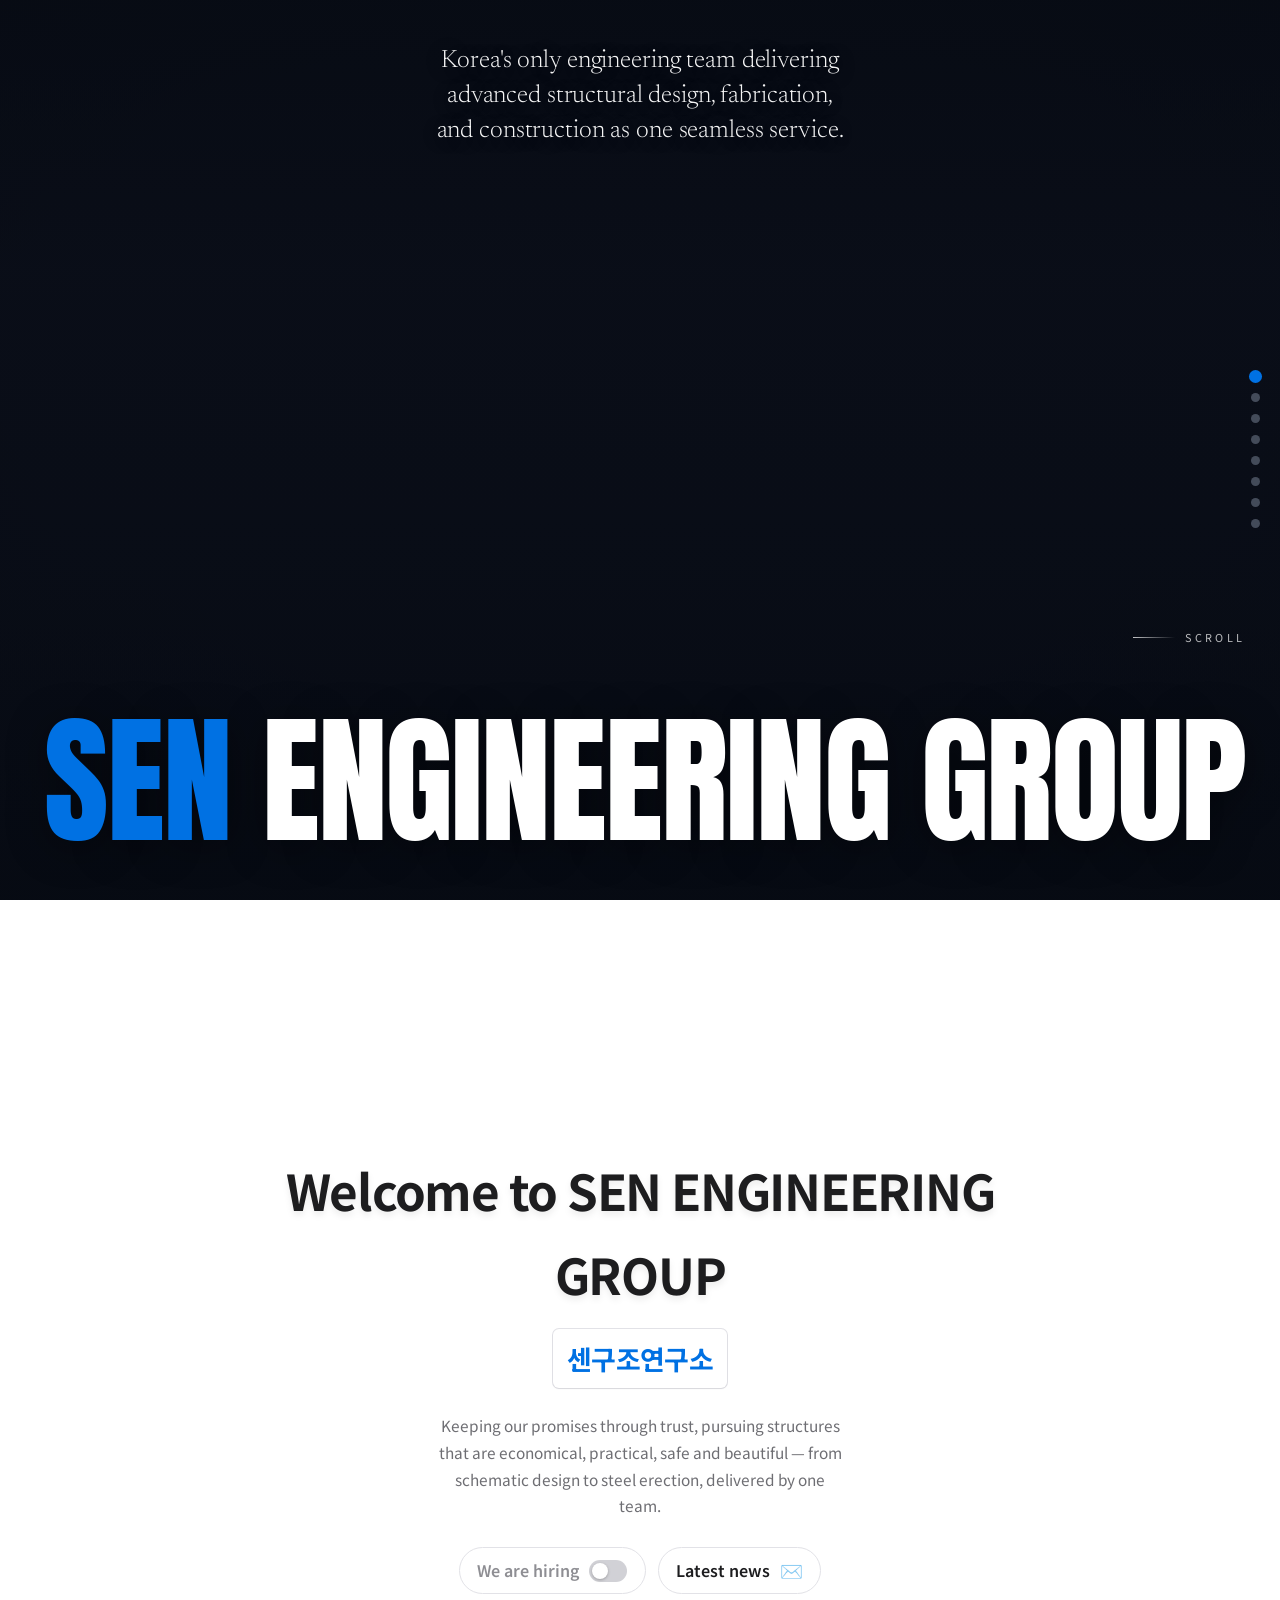
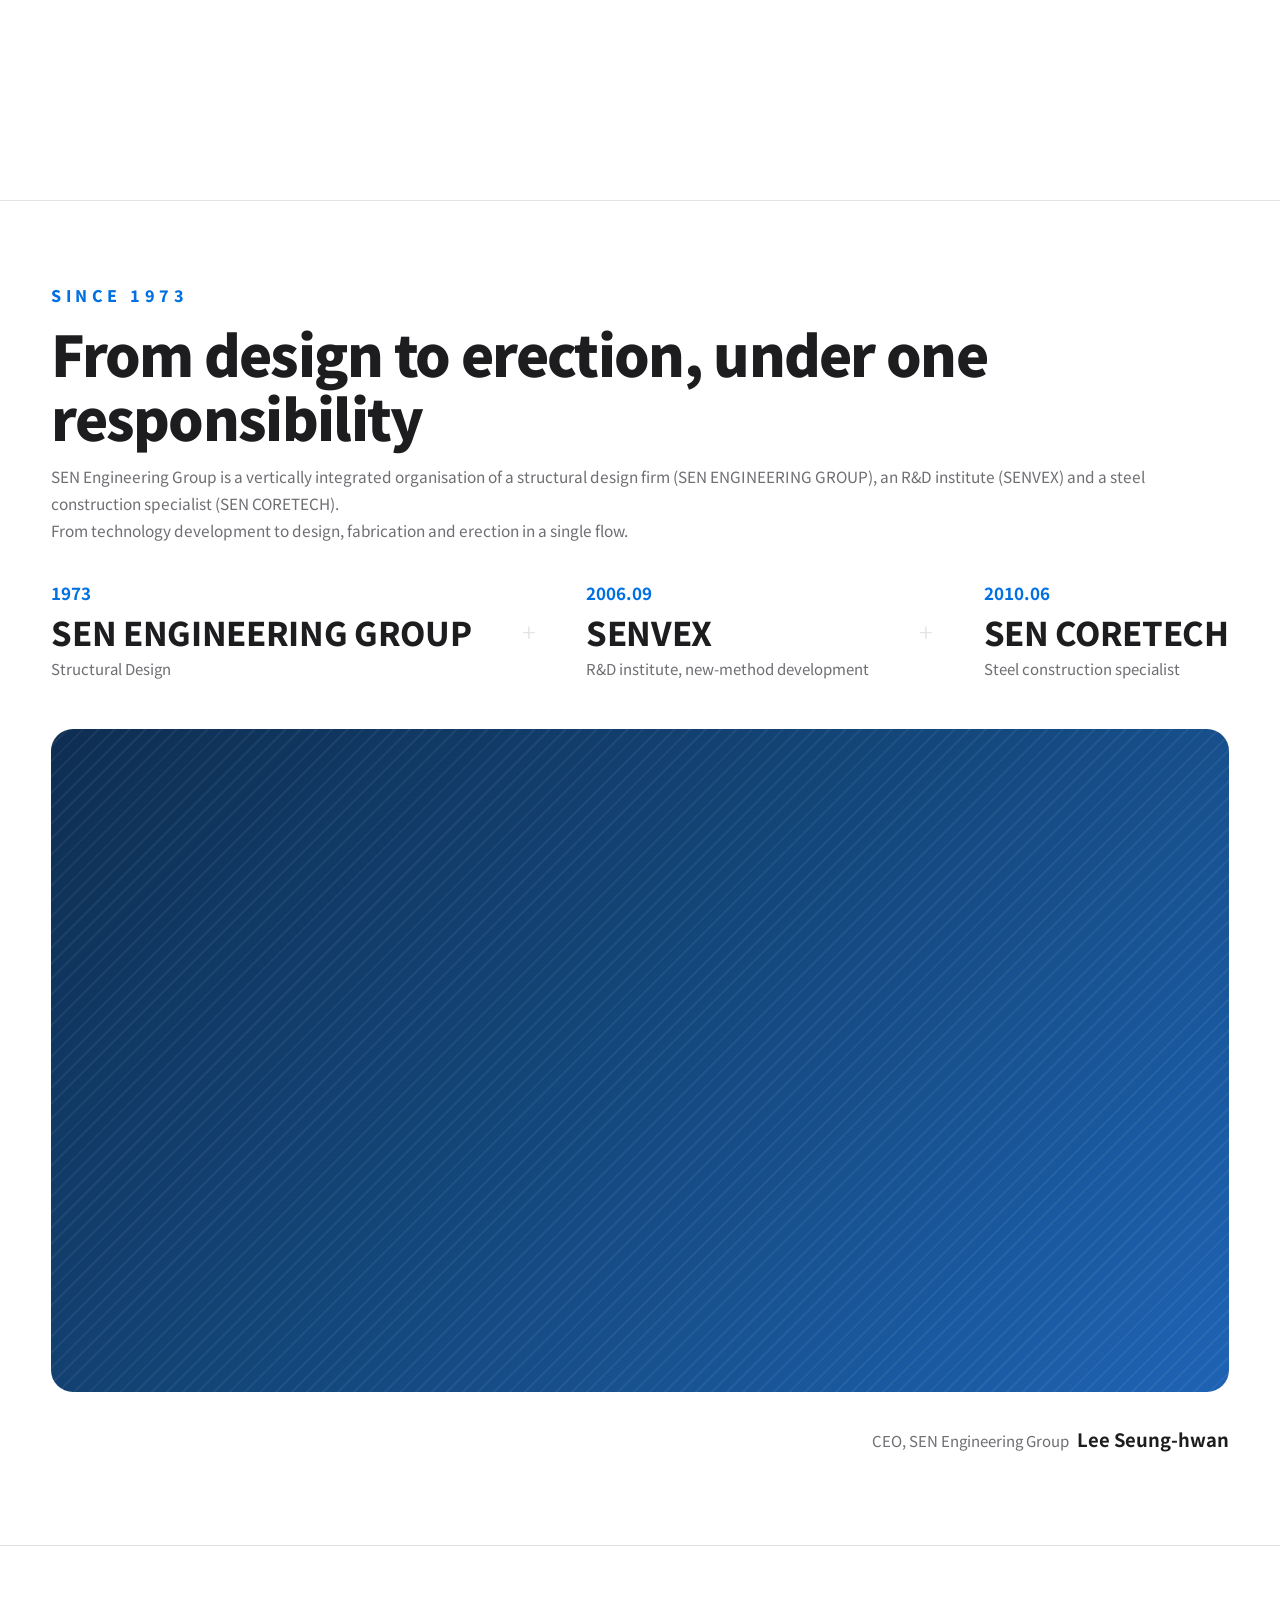
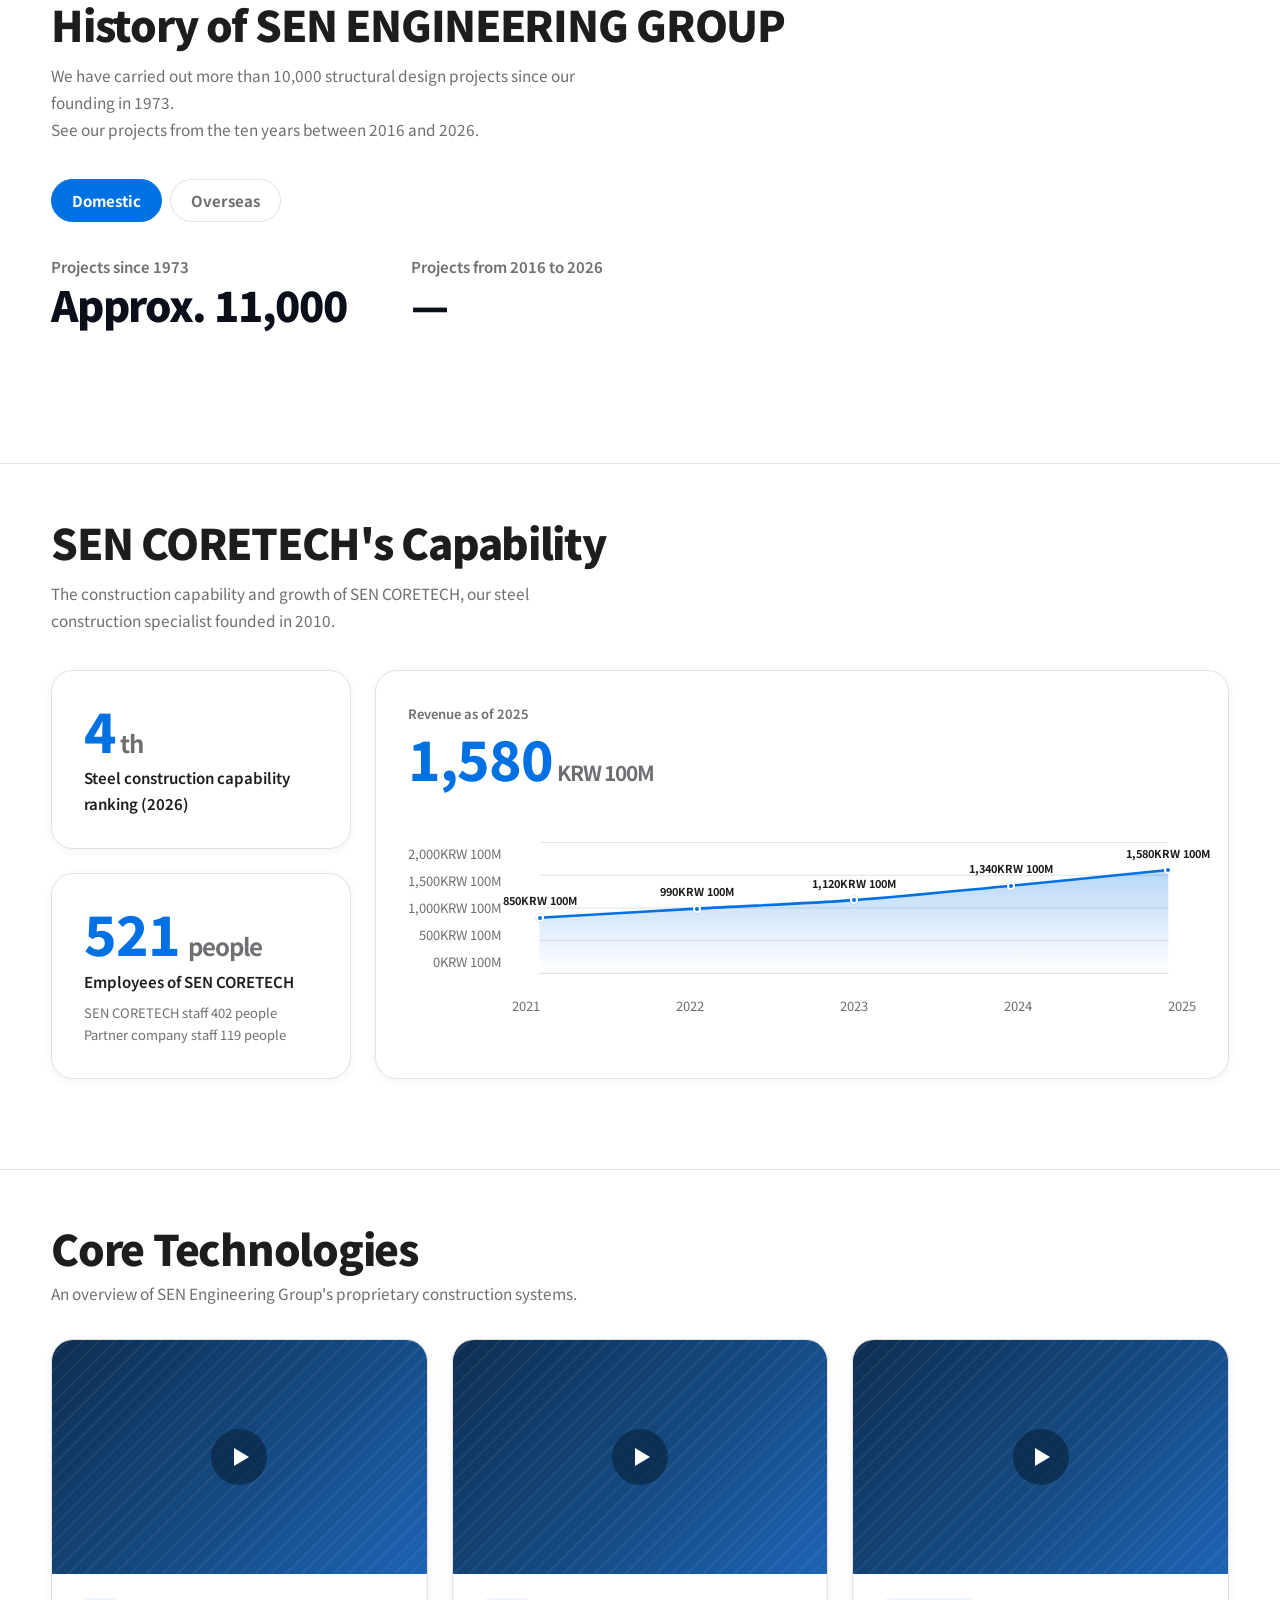
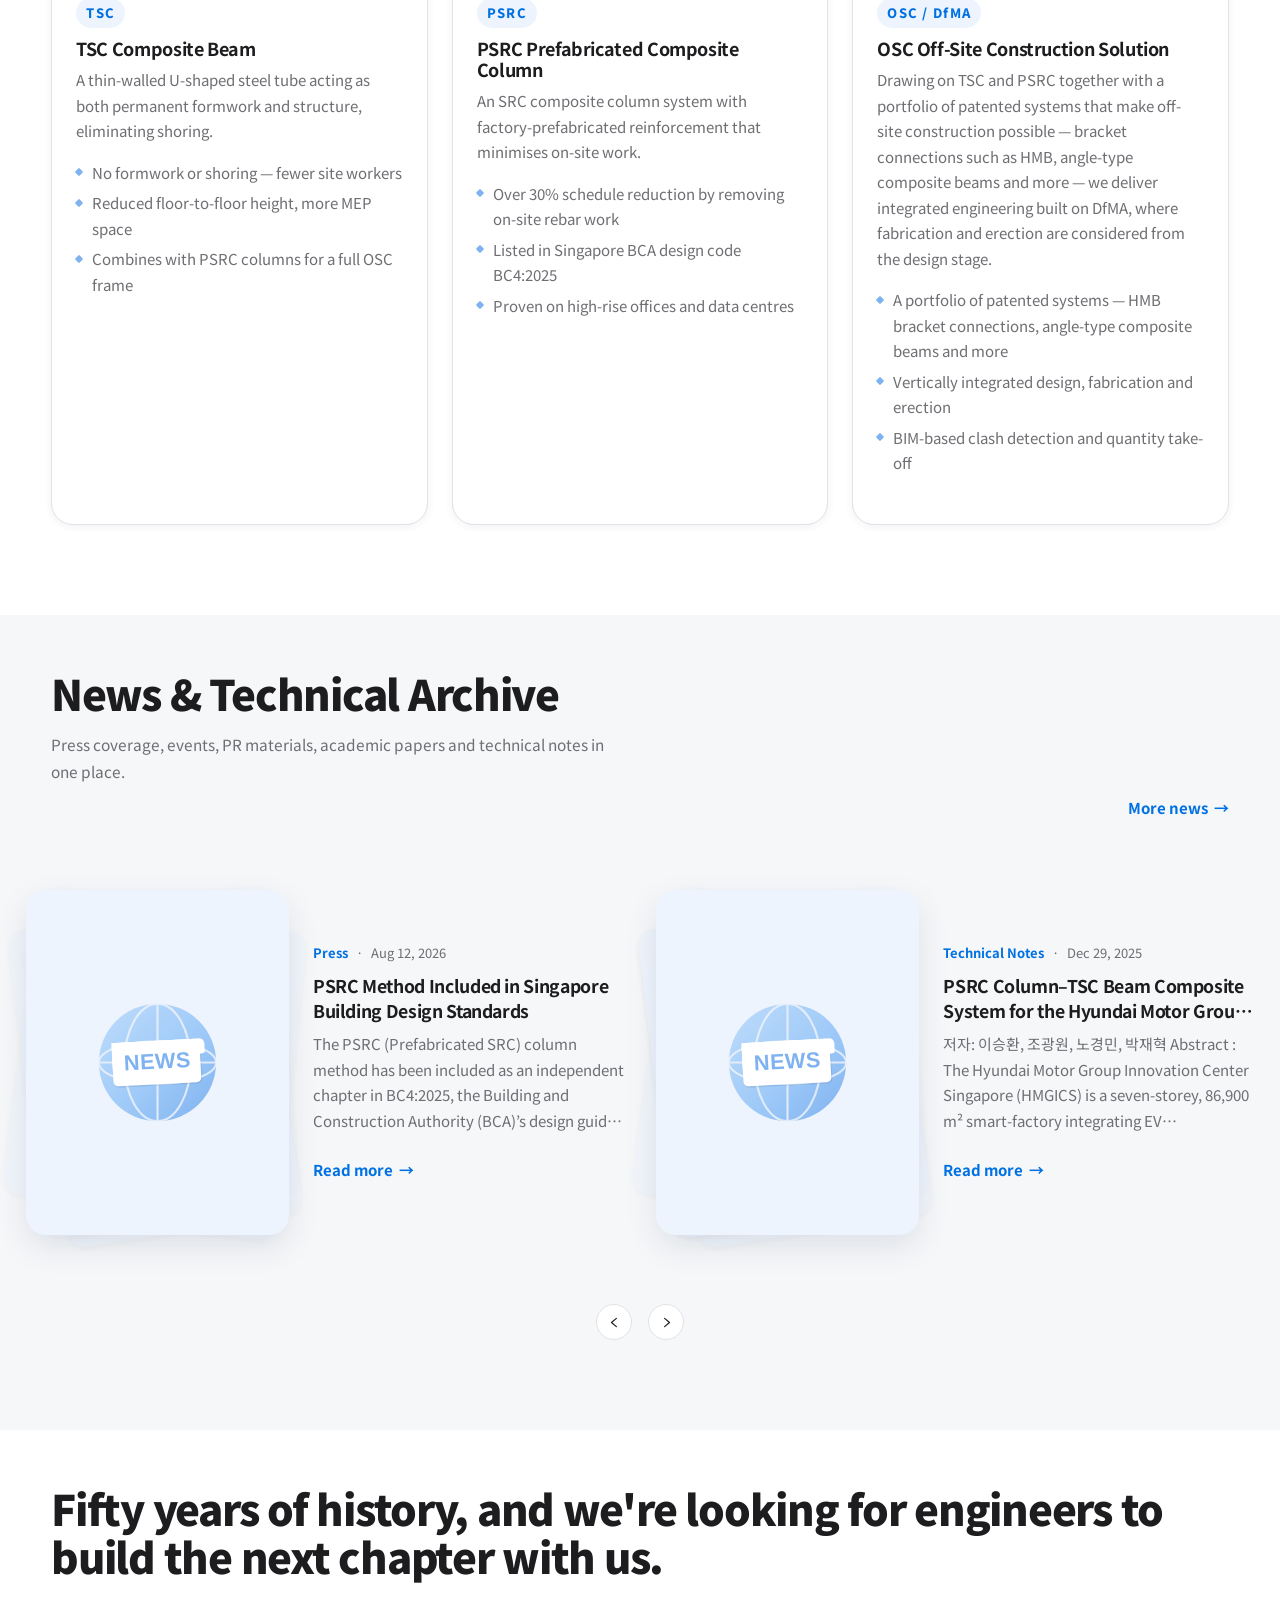
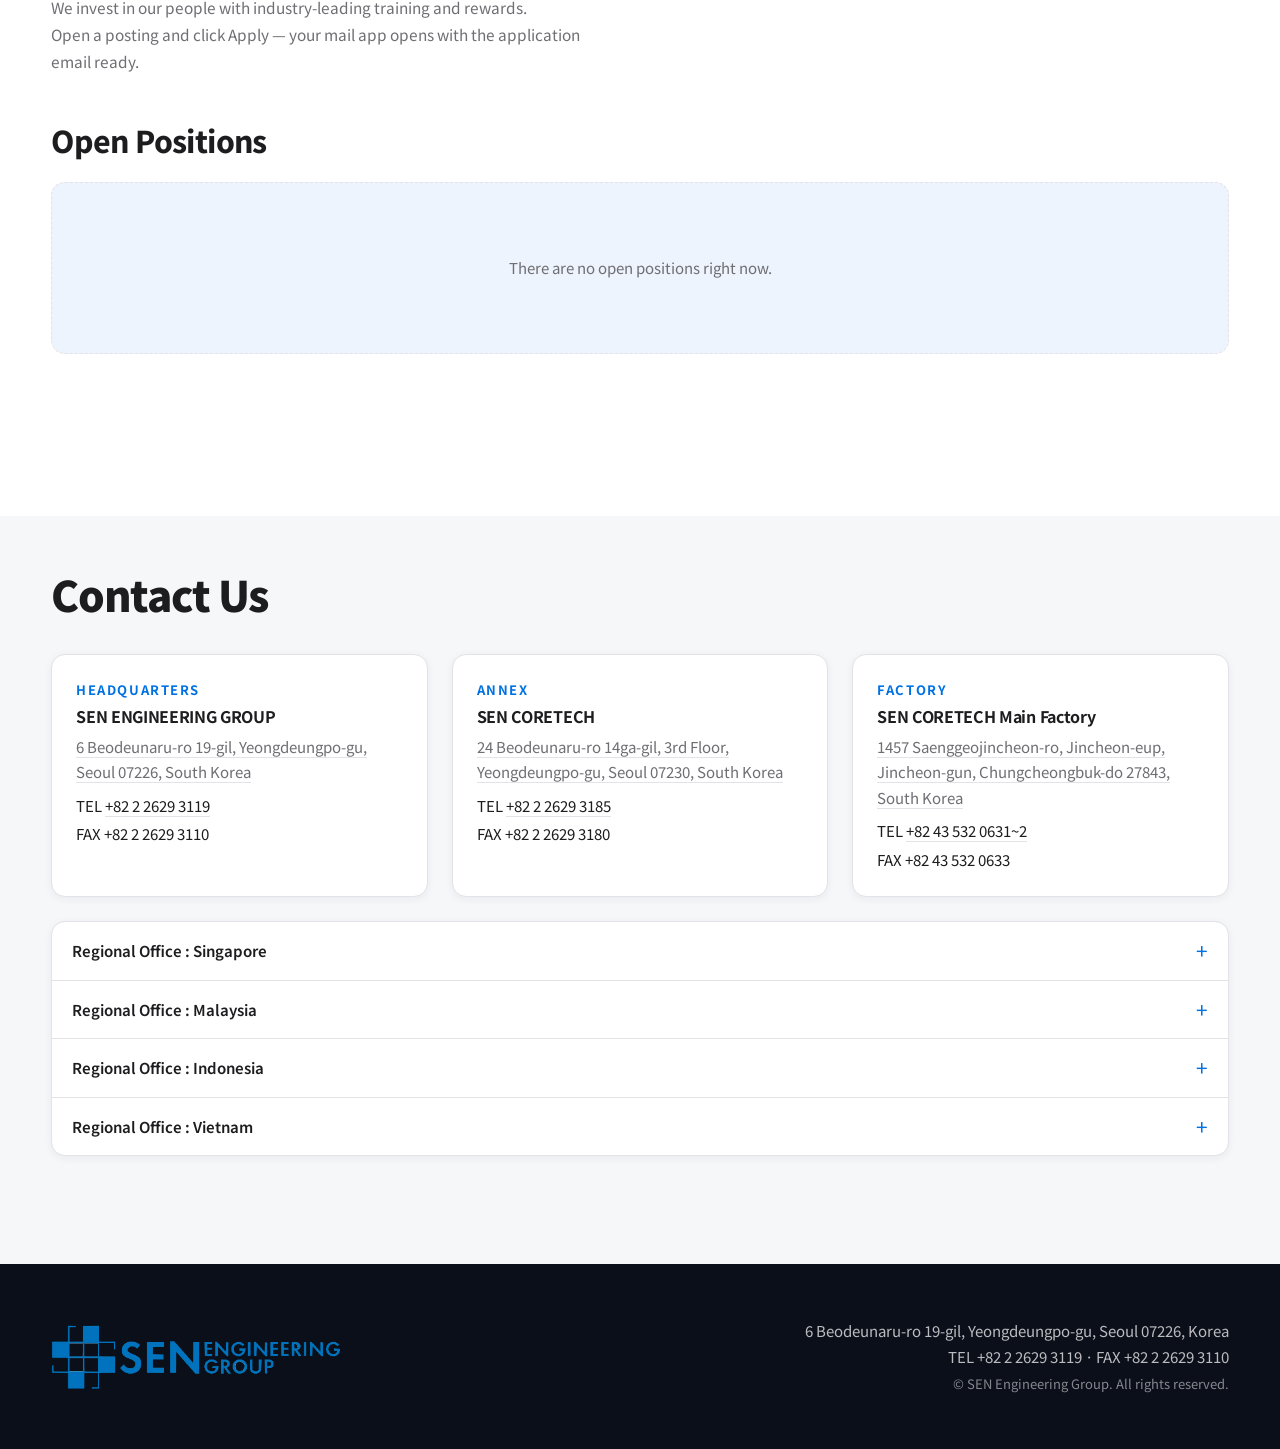
==== index.html @ dbe07a54 "chore: 공유 썸네일 자동 갱신 [skip ci]" ====
<!DOCTYPE html>
<html lang="ko">
<head>
<meta charset="utf-8">
<meta name="viewport" content="width=device-width, initial-scale=1">
<title>Senkuzo / SEN Engineering Group</title>
<meta name="description" content="1973년부터 이어온 건축구조 원스톱 엔지니어링. PSRC · TSC 선조립 합성구조 공법.">
<meta property="og:type" content="website">
<meta property="og:url" content="https://github.senkuzo.com/">
<meta property="og:title" content="Senkuzo / SEN Engineering Group">
<meta property="og:description" content="1973년부터 이어온 건축구조 원스톱 엔지니어링.">
<!-- 표지 화면(사진+비전 문구+그룹명)을 합성해 만든 정적 썸네일입니다.
     크롤러는 JS를 실행하지 않아 실제 표지 화면을 그대로 가져올 수 없어서,
     assets/img/og-cover.jpg?v=8caa118c 로 미리 만들어 둡니다. -->
<meta property="og:image" content="https://github.senkuzo.com/assets/img/og-cover.jpg?v=8caa118c">
<meta property="og:image:width" content="1200">
<meta property="og:image:height" content="630">
<meta name="twitter:card" content="summary_large_image">
<meta name="twitter:title" content="Senkuzo / SEN Engineering Group">
<meta name="twitter:description" content="1973년부터 이어온 건축구조 원스톱 엔지니어링.">
<meta name="twitter:image" content="https://github.senkuzo.com/assets/img/og-cover.jpg?v=8caa118c">
<link rel="icon" href="assets/img/favicon.png" type="image/png">

<!-- 웹폰트 Noto Sans KR: 필요 없으면 아래 블록을 통째로 지우면 됩니다 (시스템 폰트로 자동 대체).
     100~900 가변 폰트라 굵기 하나로 본문(400)부터 로고(900)까지 모두 커버합니다. -->
<link rel="preconnect" href="https://fonts.googleapis.com">
<link rel="preconnect" href="https://fonts.gstatic.com" crossorigin>
<link rel="stylesheet" href="https://fonts.googleapis.com/css2?family=Noto+Sans+KR:wght@100..900&display=swap">
<!-- 표지(첫 화면) 전용 폰트 — 비전 문구(Newsreader)·그룹명(Anton) -->
<link rel="stylesheet" href="https://fonts.googleapis.com/css2?family=Anton&family=Newsreader:opsz,wght@6..72,300;6..72,400&display=swap">

<!-- 프로젝트(국내) 지도 — 실제 지도 타일 위에 현장을 점으로 찍습니다.
     API 키·결제수단 필요 없음(CARTO 무료 타일 + MapLibre 오픈소스). -->
<link rel="stylesheet" href="https://unpkg.com/maplibre-gl@4.7.1/dist/maplibre-gl.css">
<script src="https://unpkg.com/maplibre-gl@4.7.1/dist/maplibre-gl.js"></script>

<!-- base/components 는 섹션 안쪽 내용(카드·타임라인·채용 아코디언)용,
     atlas 는 시네마틱 껍데기(고정 무대·장면 전환·상단 네비)용입니다.
     atlas 가 뒤에 와야 팔레트를 덮어씁니다. -->
<link rel="stylesheet" href="assets/css/base.css">
<link rel="stylesheet" href="assets/css/components.css">
<link rel="stylesheet" href="assets/css/atlas.css">

</head>
<body>

<!-- ============ 상단 고정 네비 ============
     로고·언어만 남기고 4개 메뉴는 없앴습니다. 배경은 항상 투명 유지
     (atlas.css .topbar — 더는 .is-light 로 흰 배경으로 안 바뀝니다). -->
<header class="topbar">
  <a class="topbar__logo" href="index.html">
    <img src="assets/img/logo.png" alt="SEN Engineering Group" width="471" height="110">
  </a>

  <div class="lang" data-langswitch>
    <button class="lang__btn" type="button" aria-haspopup="true" aria-expanded="false" data-lang-toggle>
      <svg class="ico" width="15" height="15" viewBox="0 0 20 20" aria-hidden="true"><circle cx="10" cy="10" r="7.4" fill="none" stroke="currentColor" stroke-width="1.4"/><path d="M2.6 10h14.8M10 2.6c4 4.6 4 10.8 0 14.8M10 2.6c-4 4.6-4 10.8 0 14.8" fill="none" stroke="currentColor" stroke-width="1.4"/></svg>
      <span data-lang-current>KO</span>
    </button>
    <ul class="lang__menu" data-lang-menu role="menu">
      <li><button type="button" data-lang="ko" role="menuitem">한국어</button></li>
      <li><button type="button" data-lang="en" role="menuitem">English</button></li>
      <li><button type="button" data-lang="zh" role="menuitem">中文</button></li>
      <li><button type="button" data-lang="ja" role="menuitem">日本語</button></li>
    </ul>
  </div>
</header>

<nav id="prog" aria-label="장면 이동"></nav>

<!-- ============ 표지 (첫 화면) ============
     본문(main) 앞에 배경처럼 고정되어 있다가, 스크롤하면 아래(main)가
     이 위로 슬라이드해 올라와 덮습니다. Pages CMS [③ 표지 사진]에
     등록된 사진들이 순서대로 서서히 교차 전환됩니다(assets/js/cover.js
     가 content/cover-photos.json을 읽어 타이밍을 계산해 넣습니다).
     사진마다 제목을 넣으면 SEN ENGINEERING GROUP 글자 바로 위에
     같은 타이밍으로 함께 전환됩니다(.cover__photo-titles). -->
<section class="cover" data-cover>
  <div class="cover__bg" data-cover-bg></div>
  <div class="cover__veil"></div>

  <p class="cover__vision" data-bind="site.hero.coverVision"></p>

  <div></div>

  <div class="cover__foot">
    <div class="cover__row">
      <span class="cover__cue"><i></i>SCROLL</span>
    </div>
    <div class="cover__photo-titles" data-cover-photo-titles aria-hidden="true"></div>
    <span class="cover__brand" data-cover-brand><span class="cover__brand-accent">SEN</span> ENGINEERING GROUP</span>
  </div>
</section>

<main id="top">

  <!-- ---------- 장면 0 : 인트로 (텍스트 플립) ----------
       assets/js/hero.js 가 단어 교체 애니메이션과 채용/뉴스 배지를 그립니다.
       배지 상태는 실제 데이터 기준(careers.jobs 개수, news.items 개수)입니다. -->
  <section class="scene scene--hero" id="scene-intro" data-label="인트로">
    <div class="hero">
      <div class="ltf">
        <p class="ltf__text">Welcome to SEN ENGINEERING GROUP</p>
        <span class="ltf__box" data-ltf-box><span class="ltf__sizer" data-ltf-sizer></span></span>
      </div>
      <p class="ltf__lead" data-bind="site.hero.subtitle"></p>
      <div class="flags" data-flags></div>
    </div>
  </section>

  <!-- ---------- 장면 1 : 회사소개 (CEO 인사말) ----------
       예전에는 CEO·연혁·공법·CONTACT 가 이 섹션 하나에 다 들어 있어
       회사소개 혼자 화면 4.7개 분량이었습니다. 넷을 독립 섹션으로 나눠
       각각 자기 리듬(배경·여백·제목 크기)을 갖게 했습니다. -->
  <section class="scene scene--paper scene--opening" id="scene-about" data-label="회사소개">
    <div class="scene__inner">
      <header class="scene__head" data-reveal>
        <p class="scene__kicker" data-bind="about.section.eyebrow"></p>
        <h2 class="scene__title" data-bind="about.section.title"></h2>
        <p class="scene__lead" data-bind="about.section.lead"></p>
      </header>

      <!-- "CEO 인사말" 제목·인용구·본문 글을 모두 지웠습니다 — 영상과,
           그 바로 아래 우측에 놓는 서명(직함·이름)만 남깁니다. -->
      <div class="about-block" id="about-ceo">
        <!-- 영상 위, 센구조연구소→센벡스→센코어테크로 이어지는 계열 구조를
             날짜와 함께 짧게 보여줍니다. 예전 회사연혁(가로 타임라인)
             섹션을 없애면서 그 안의 핵심 이정표 3개만 간추려 옮긴
             것입니다 — content/about.json의 milestones. -->
        <div class="about-milestones" data-list="about.milestones" data-reveal></div>
        <!-- 영상 URL(about.ceo.video)이 비어 있으면 render.js가 이 자리를 통째로 숨기고,
             있으면 자동재생·반복 iframe을 여기에 채워 넣습니다 -->
        <div class="ceo__video" data-ceo-video hidden data-reveal></div>
        <p class="ceo__sign" data-reveal>
          <span class="ceo__role" data-bind="about.ceo.role"></span>
          <strong class="ceo__name" data-bind="about.ceo.name"></strong>
        </p>
      </div>
    </div>
  </section>

  <!-- ---------- 장면 2 : 프로젝트 (실적 지구본) ---------- -->
  <section class="scene scene--paper" id="scene-projects" data-label="프로젝트" data-section="projects">
    <div class="scene__inner">
      <header class="scene__head" data-reveal>
        <h2 class="scene__title" data-bind="projects.section.title"></h2>
        <p class="scene__lead" data-bind="projects.section.lead"></p>
      </header>

      <!-- 국내 / 국외 탭. 아래 시각화가 탭에 따라 지도 ↔ 지구본으로 바뀝니다. -->
      <div class="proj-tabs" role="tablist" data-proj-tabs data-reveal>
        <button type="button" class="proj-tab is-on" role="tab" aria-selected="true"
                data-proj-tab="domestic" data-bind="projects.tabs.domestic">국내</button>
        <button type="button" class="proj-tab" role="tab" aria-selected="false"
                data-proj-tab="overseas" data-bind="projects.tabs.overseas">국외</button>
      </div>

      <dl class="globe__stats" data-globe-stats></dl>

      <!-- 지도/지구본과 카드 패널을 좌우로 배치합니다. 국내는 지도(왼쪽,
           넓게) + 카드 패널(오른쪽, 좁게), 국외는 반대로 카드 패널
           (왼쪽, 좁게) + 지구본(오른쪽, 넓게) — main.js가 탭을 바꿀 때
           .proj-viz에 is-overseas 클래스를 붙여 두 칸의 폭 배정을
           맞바꿉니다(components.css의 .proj-viz.is-overseas 참고).
           네 요소 모두 이 grid의 바로 아래 자식이고, order로 자리를
           잡습니다(.proj-viz__map/.oproj-side는 order:1=왼쪽,
           .pmap-side/두번째 .proj-viz__map은 order:2=오른쪽). -->
      <div class="proj-viz" data-proj-viz>
        <!-- 국내 탭: 실제 지도(MapLibre). 4,576개 현장을 점으로 올려 두고
             확대할수록 뭉친 덩어리가 저절로 갈라집니다 — 팝업으로 한 번
             더 들어갈 필요가 없어져 예전의 시/군/구 드릴다운 팝업은
             없앴습니다. 내용은 assets/js/projectmap.js 가 그립니다. -->
        <div class="proj-viz__map" data-kmap-tab="domestic">
          <div class="pmap" data-pmap>
            <button class="pmap__back" type="button" data-pmap-back data-bind="projects.ui.mapBack" hidden>← 전국으로</button>
            <div class="pmap__canvas" data-pmap-canvas></div>
          </div>
          <div class="pmap__legend">
            <span class="pmap__legend-title" data-bind="projects.ui.mapLegendTitle">시/도별 실적 건수</span>
            <span class="pmap__legend-cap" data-bind="projects.ui.mapLegendMin">적음</span>
            <span class="pmap__legend-bar"></span>
            <span class="pmap__legend-cap" data-pmap-legend-max>—</span>
          </div>
        </div>
        <!-- 국내 탭: 시/도 카드 → 시/군/구 목록 → 프로젝트 목록으로 파고드는
             패널. 내용은 assets/js/projectmap.js가 그리며, 지도 클릭과
             서로 연동됩니다. -->
        <aside class="pmap-side" data-kmap-tab="domestic" data-pmap-side></aside>

        <!-- 국외 탭: 나라 카드 → 연도별 구조설계/안전진단 건수 패널.
             내용은 assets/js/overseasmap.js가 그리며, 카드를 고르면
             지구본도 그 나라 쪽으로 돌아갑니다. -->
        <aside class="pmap-side" data-kmap-tab="overseas" data-oproj-side></aside>
        <!-- 국외 탭: 지구본. 가만히 두면 한국이 정면에서 멈춰 있고,
             드래그만 됩니다. -->
        <div class="proj-viz__map" data-kmap-tab="overseas">
          <div class="globe__stage" data-globe>
            <div class="globe__pills" data-globe-pills aria-hidden="true"></div>
            <div class="globe__tip" data-globe-tip hidden></div>
          </div>
        </div>
      </div>
      <p class="globe__hint" data-globe-hint></p>
    </div>
  </section>

  <!-- ---------- 장면 2.5 : 센코어테크의 역량 ----------
       왼쪽에 총 인원(설립연도는 그 설명 문구 안에 포함)·강구조시공능력
       순위를 흰 카드 두 장으로 세로로 쌓고, 오른쪽에 기준연도 매출액 +
       연도별 매출 곡선 그래프를 큰 카드 하나로 둡니다. 주요 숫자는 모두
       파란색입니다. 순위·기준연도·총 인원(총/센코어테크 소속/협력업체
       소속)·연도별 금액은 Pages CMS의 [⑤ 센코어테크 역량]에서 각각
       입력하면 render.js가 그대로 반영합니다(설명 문구 자체는 고정값
       — content/sencoretech.json). 매출액 큰 숫자와 그 라벨의 연도만
       예외로, 연도별 목록의 "가장 마지막(최신) 항목"에서 그대로
       계산·인용합니다 — 별도 입력칸 없이 항상 그래프의 최신 값과 같은
       숫자를 보여줍니다. 인원·그래프 값은 아직 더미(예시) 데이터입니다
       — content/sencoretech-data.json 참고. -->
  <section class="scene scene--paper" id="scene-sencoretech" data-label="센코어테크">
    <div class="scene__inner">
      <header class="scene__head" data-reveal>
        <h2 class="scene__title" data-bind="sencoretech.section.title"></h2>
        <p class="scene__lead" data-bind="sencoretech.section.lead"></p>
      </header>

      <div class="sct-capability">
        <div class="sct-stats">
          <div class="sct-stat" data-reveal>
            <strong class="sct-stat__value"><span class="sct-stat__prefix" data-sct-rank-prefix></span><span data-bind="sencoretech.rank.current"></span><span class="sct-stat__unit" data-bind="sencoretech.rank.suffix"></span></strong>
            <span class="sct-stat__label" data-sct-rank-label></span>
          </div>
          <div class="sct-stat" data-reveal>
            <strong class="sct-stat__value"><span data-sct-headcount-value></span><span class="sct-stat__unit" data-bind="sencoretech.headcount.unit"></span></strong>
            <span class="sct-stat__label" data-bind="sencoretech.headcount.caption"></span>
            <span class="sct-stat__sublabel" data-sct-headcount-breakdown></span>
          </div>
        </div>

        <div class="sct-revenue" data-reveal>
          <span class="sct-revenue__label" data-sct-revenue-label></span>
          <strong class="sct-revenue__value"><span data-sct-revenue-value></span><span class="sct-revenue__unit" data-bind="sencoretech.yearlyUnit"></span></strong>
          <div class="sct-revenue__chart" data-list="sencoretech.yearly"></div>
        </div>
      </div>
    </div>
  </section>

  <!-- ---------- 장면 3 : 주요공법 ---------- -->
  <section class="scene scene--paper" id="scene-methods" data-label="주요공법">
    <div class="scene__inner">
      <div class="methods__head" data-reveal>
        <div>
          <h2 class="scene__title" data-bind="about.methods.heading"></h2>
          <p class="scene__lead" data-bind="about.methods.lead"></p>
        </div>
      </div>
      <div class="scene__scroll"><div class="methods" data-list="about.methods.items" data-reveal></div></div>
    </div>
  </section>

  <!-- ---------- 장면 4 : 뉴스 ----------
       예전엔 카드 여러 장이 한 줄로 계속 흘러가는 마퀴였는데, 카카오톡으로
       받은 참고 컴포넌트(reference/news-animated-testimonials-reference.txt,
       Aceternity의 AnimatedTestimonials)를 참고해 "사진이 살짝 겹쳐
       쌓여있다가 지금 차례인 것만 정면으로 나오는" 스포트라이트로
       바꿨습니다. 이 스포트라이트를 두 개 가로로 나란히 두어 서로 다른
       기사 두 개를 동시에 보여줍니다(data-news-instance="0"/"1" — 실제
       렌더링은 첫 번째에만 하고 controls.js가 두 번째로 그대로
       복제합니다). 시간이 지나면 자동으로 넘어가는 동작은 없고, 가운데
       화살표 한 쌍을 누르면 두 스포트라이트가 함께 한 칸씩 밀립니다.
       분류 칩(카테고리 선택)은 메인 페이지에서 없앴습니다 — 전체 목록
       (news-list.html)에서는 그대로 남아 있습니다. -->
  <section class="scene scene--tint" id="scene-news" data-label="뉴스" data-section="news">
    <div class="scene__inner">
      <div class="news__head" data-reveal>
        <header class="scene__head">
          <h2 class="scene__title" data-bind="site.news.title"></h2>
          <p class="scene__lead" data-bind="site.news.lead"></p>
        </header>
        <a class="news__seeall" href="news-list.html" data-bind="site.ui.loadMore"></a>
      </div>
    </div>
    <div class="news-spotlight-row" data-reveal>
      <div class="news-spotlight" data-news-instance="0">
        <div class="news-spotlight__viewport">
          <div class="cards cards--news" data-list="news.items" data-news-track></div>
        </div>
      </div>
      <div class="news-spotlight" data-news-instance="1">
        <div class="news-spotlight__viewport">
          <div class="cards cards--news" data-news-track></div>
        </div>
      </div>
    </div>
    <div class="news-spotlight__nav">
      <button type="button" class="news-spotlight__arrow" data-news-arrow="prev" aria-label="이전 기사">
        <svg viewBox="0 0 20 20" fill="none" aria-hidden="true"><path d="M12.5 4.5 6 10l6.5 5.5" stroke="currentColor" stroke-width="1.6" stroke-linecap="round" stroke-linejoin="round"/></svg>
      </button>
      <button type="button" class="news-spotlight__arrow" data-news-arrow="next" aria-label="다음 기사">
        <svg viewBox="0 0 20 20" fill="none" aria-hidden="true"><path d="M7.5 4.5 14 10l-6.5 5.5" stroke="currentColor" stroke-width="1.6" stroke-linecap="round" stroke-linejoin="round"/></svg>
      </button>
    </div>
  </section>

  <!-- ---------- 장면 5 : 채용 ---------- -->
  <section class="scene scene--paper" id="scene-careers" data-label="채용" data-section="careers">
    <div class="scene__inner">
      <header class="scene__head" data-reveal>
        <h2 class="scene__title" data-bind="site.careers.section.title"></h2>
        <p class="scene__lead" data-bind="site.careers.section.lead"></p>
      </header>
      <h3 class="block__title" data-bind="site.careers.jobsHeading" data-reveal></h3>
      <div class="scene__scroll">
        <div class="jobs" data-list="careers.jobs" data-reveal></div>
      </div>
    </div>
  </section>

  <!-- ---------- 장면 6 : CONTACT ---------- -->
  <section class="scene scene--tint scene--tight scene--closing" id="scene-contact" data-label="CONTACT">
    <div class="scene__inner">
      <header class="scene__head" data-reveal>
        <h2 class="scene__title" data-bind="about.contact.heading"></h2>
      </header>
      <div class="scene__scroll"><div class="offices" data-list="about.contact.offices" data-reveal></div></div>
    </div>
  </section>

</main>

<!-- ============ 공용 푸터 ============
     news.html 등 서브 페이지에도 이 블록을 그대로 복사해 씁니다. -->
<footer class="site-footer">
  <div class="site-footer__inner">
    <div class="site-footer__brand">
      <img src="assets/img/logo.png" alt="SEN Engineering Group" width="471" height="110">
    </div>
    <div class="site-footer__info">
      <p data-bind="site.footer.address"></p>
      <p data-bind="site.footer.tel"></p>
      <p class="site-footer__copy" data-bind="site.footer.copyright"></p>
    </div>
  </div>
</footer>

<!-- ============ 지원하기 팝업 ============
     "지원하기" 버튼(위 careers.jobs 카드)을 누르면 뜹니다. 실제 메일 발송은
     서버 없이는 할 수 없어서(공개 저장소에 발송 자격증명을 둘 수 없음),
     "메일 보내기" 버튼이 메일을 대신 열어 줍니다 — PC는 기본 메일 앱이
     없는 경우가 흔해(윈도우) Gmail 웹 작성 화면을 새 탭으로 열고, 모바일은
     mailto: 로 기기의 메일 앱을 엽니다(js/controls.js가 화면 폭으로
     판단). 이 팝업은 그 전에 받는사람·공고명을 한 번 보여주는 확인
     단계입니다. -->
<div class="apply-modal" data-apply-modal hidden>
  <div class="apply-modal__backdrop" data-apply-close></div>
  <div class="apply-modal__panel" role="dialog" aria-modal="true" aria-labelledby="applyModalTitle">
    <button class="apply-modal__close" type="button" data-apply-close aria-label="닫기">&times;</button>
    <p class="apply-modal__eyebrow" data-bind="site.ui.apply">지원하기</p>
    <h3 class="apply-modal__title" id="applyModalTitle" data-apply-job></h3>
    <p class="apply-modal__to">
      <span data-bind="site.ui.applyModalTo">받는사람</span> <strong data-apply-to></strong>
      <button type="button" class="apply-modal__copy" data-apply-copy data-bind="site.ui.applyCopy">주소 복사</button>
    </p>
    <p class="apply-modal__hint" data-bind="site.ui.sendMail">클릭하면 메일 작성 창이 열립니다</p>
    <a class="btn btn--primary apply-modal__send" data-apply-send href="#" data-bind="site.ui.applySend">메일 보내기</a>
    <p class="apply-modal__fallback" data-bind="site.ui.applyFallback">
      메일 앱이 안 열리면 위 주소를 복사해 직접 보내주세요.
    </p>
  </div>
</div>

<script src="assets/js/i18n.js"></script>
<script src="assets/js/render.js"></script>
<script src="assets/js/projects.js"></script>
<script src="assets/js/globe.js"></script>
<script src="assets/js/projectmap.js"></script>
<script src="assets/js/overseasmap.js"></script>
<script src="assets/js/controls.js"></script>
<script src="assets/js/atlas.js"></script>
<script src="assets/js/hero.js"></script>
<script src="assets/js/cover.js"></script>
<script src="assets/js/reveal.js"></script>
<script src="assets/js/main.js"></script>

</body>
</html>
---- assets/css/base.css ----
/* ==========================================================================
   base.css — 리셋 · 디자인 토큰 · 타이포그래피
   색/폰트/여백을 바꾸고 싶으면 이 파일의 :root 변수만 수정하면 됩니다.
   ========================================================================== */

:root {
  /* ---- 브랜드 컬러 (화이트 + 블루) ---- */
  --c-navy:      #0A2540;   /* 가장 진한 남색 - 다크 섹션 배경 */
  --c-navy-2:    #0F3358;
  --c-blue:      #0B5FCE;   /* 메인 블루 - 버튼, 링크, 강조 */
  --c-blue-dark: #084BA3;
  --c-blue-mid:  #2E7BE0;
  --c-blue-soft: #7FB2F0;
  --c-tint:      #EFF5FD;   /* 아주 연한 블루 배경 */
  --c-tint-2:    #DCEAFA;

  --c-white:     #FFFFFF;
  --c-ink:       #0E1E33;   /* 본문 텍스트 */
  --c-muted:     #47586C;   /* 보조 텍스트 (흰 배경 대비 7.4:1) */
  --c-line:      #C9D6E6;   /* 구분선 */
  --c-line-soft: #E2EAF3;

  /* ---- 폰트 ---- */
  /* "Noto Sans KR" 은 index.html 에서 불러오는 웹폰트 이름입니다.
     뒤의 목록은 웹폰트를 못 받았을 때 쓸 시스템 폰트입니다. */
  --font-sans: "Noto Sans KR", -apple-system, BlinkMacSystemFont,
               "Segoe UI", "Apple SD Gothic Neo", "Malgun Gothic", "맑은 고딕",
               Roboto, sans-serif;
  /* 숫자·연대·인용구 등 강조용. 예전에는 Playfair Display(세리프)였지만
     사이트 전체를 Noto Sans KR 로 통일하면서 같은 폰트를 씁니다.
     세리프 강조를 되살리려면 이 줄만 바꾸면 됩니다. */
  --font-display: var(--font-sans);

  /* ---- 타이포 스케일 ---- */
  --fs-hero:    clamp(2.75rem, 8vw, 6.5rem);
  --fs-h2:      clamp(1.9rem, 4vw, 3.25rem);
  --fs-h3:      clamp(1.35rem, 2.4vw, 2rem);
  --fs-lead:    clamp(1rem, 1.4vw, 1.175rem);
  --fs-body:    1rem;
  /* 예전에는 .78 / .82 / .86 / .88 / .9 / .92 / .95rem 이 뒤섞여 있었습니다.
     12~15px 사이에 눈으로 구분도 안 되는 크기가 다섯 종류라 위계가 없었습니다.
     본문 아래를 두 단계(작게 15px / 아주 작게 13px)로만 정리했습니다. */
  --fs-small:   0.9375rem;   /* 15px - 카드 본문, 보조 설명 */
  --fs-xs:      0.8125rem;   /* 13px - 배지, 라벨 등 미세 표기 전용 */

  /* ---- 간격 ---- */
  --sp-1: 0.5rem;  --sp-2: 1rem;   --sp-3: 1.5rem;
  --sp-4: 2rem;    --sp-5: 3rem;   --sp-6: 4.5rem;
  --sp-7: 7rem;

  /* ---- 레이아웃 ---- */
  --shell:      1240px;
  --shell-pad:  clamp(1.25rem, 5vw, 3rem);
  --header-h:   76px;
  --radius:     14px;
  --radius-lg:  22px;

  --shadow-sm: 0 2px 8px rgba(10, 37, 64, .06);
  --shadow:    0 12px 32px rgba(10, 37, 64, .10);
  --shadow-lg: 0 28px 60px rgba(10, 37, 64, .16);

  /* 이미지 자리표시 배경.
     사진 업로드 전에도 화면에 무게감이 생기도록 진한 남색 + 도면 느낌의
     사선 해칭을 씁니다. 사진이 올라가면 이 배경은 가려집니다. */
  --ph:
    repeating-linear-gradient(135deg,
      rgba(255,255,255,.055) 0 2px, transparent 2px 11px),
    linear-gradient(135deg, #0E2E52 0%, #14497F 52%, #1E63B4 100%);

  --ease: cubic-bezier(.22, .8, .28, 1);
}

/* ---- 리셋 ---- */
*, *::before, *::after { box-sizing: border-box; }
* { margin: 0; }

/* HTML 의 hidden 속성이 항상 통하게 만듭니다.
   브라우저 기본값은 `[hidden] { display: none }` 인데, 우리가 같은 요소에
   display 를 지정하면(예: `.modal { display: grid }`) 그쪽이 이겨 버려
   hidden 이 무시됩니다. 실제로 프로젝트 모달이 이 문제로 항상 떠 있으면서
   남색 반투명막 + blur(4px) 로 화면 전체를 뿌옇게 덮고 클릭까지 막고 있었습니다.
   모달·드로어처럼 hidden 으로 여닫는 요소가 있는 한 이 규칙을 지우지 마세요. */
[hidden] { display: none !important; }

html {
  scroll-behavior: smooth;
  /* 고정 헤더에 앵커 제목이 가려지지 않도록 */
  scroll-padding-top: var(--header-h);
  -webkit-text-size-adjust: 100%;
  /* 모바일에서 맨 아래로 다 내리면 "고무줄" 튕김 효과로 문서 밖(푸터
     뒤)이 잠깐 드러나는데, 그 자리엔 표지(.cover, position:fixed)가
     화면 전체 배경처럼 깔려 있어서 푸터 뒤에 표지가 보이는 것처럼
     비쳤습니다. 그 튕김 자체를 막아서 없앱니다. */
  overscroll-behavior-y: none;
}
@media (prefers-reduced-motion: reduce) {
  html { scroll-behavior: auto; }
  *, *::before, *::after { animation-duration: .01ms !important; transition-duration: .01ms !important; }
}

/* ⚠️ 여기에 `-webkit-font-smoothing: antialiased` 를 넣지 마세요.
   macOS 전용 보정값이라, Windows 에서는 ClearType(서브픽셀 렌더링)이 꺼지면서
   글자가 얇아지고 뿌옇게 보입니다. 특히 한글에서 심합니다. */
body {
  font-family: var(--font-sans);
  font-size: var(--fs-body);
  line-height: 1.7;
  color: var(--c-ink);
  background: var(--c-white);
  overflow-x: hidden;
  overscroll-behavior-y: none;   /* html과 같은 이유 — 브라우저마다 스크롤 주체가 다름 */
  word-break: keep-all;   /* 한국어 줄바꿈을 어절 단위로 */
}
body.is-locked { overflow: hidden; }

img, svg, video { display: block; max-width: 100%; height: auto; }
button, input, select, textarea { font: inherit; color: inherit; }
button { background: none; border: 0; cursor: pointer; }
a { color: inherit; text-decoration: none; }
ul, ol { list-style: none; padding: 0; }

/* <details> 가 닫혔을 때 summary 이외의 내용을 감추는 건 원래 브라우저
   기본 스타일(UA stylesheet)만으로도 되지만, 명시적으로 한 번 더 박아
   둡니다 — 여닫이(.era·.office--overseas·.ceo__body)가 어떤 환경에서도
   확실히 접히도록. */
details:not([open]) > :not(summary) { display: none; }

:focus-visible {
  outline: 2px solid var(--c-blue);
  outline-offset: 3px;
  border-radius: 4px;
}

/* 앵커 이동 시 섹션 상단 여백 확보 */
[id] { scroll-margin-top: calc(var(--header-h) + 8px); }

/* ---- 타이포그래피 ---- */
h1, h2, h3, h4 { line-height: 1.18; font-weight: 700; letter-spacing: -.02em; }

.eyebrow {
  font-size: var(--fs-xs);
  font-weight: 700;
  letter-spacing: .18em;
  text-transform: uppercase;
  color: var(--c-blue);
  margin-bottom: var(--sp-2);
}

.prose p { margin-bottom: 1.05em; color: var(--c-muted); }
.prose p:last-child { margin-bottom: 0; }
.prose strong { color: var(--c-ink); }

/* ---- 유틸 ---- */
.shell {
  width: 100%;
  max-width: var(--shell);
  margin-inline: auto;
  padding-inline: var(--shell-pad);
}
.sr-only {
  position: absolute; width: 1px; height: 1px; padding: 0;
  overflow: hidden; clip: rect(0 0 0 0); white-space: nowrap; border: 0;
}

/* 사진이 아직 업로드되지 않았거나 경로가 틀렸을 때, 깨진 아이콘 대신
   컨테이너에 깔린 --ph (placeholder) 그라디언트가 보이도록 이미지를 감춥니다. */
img.is-missing { display: none !important; }
---- assets/css/components.css ----
﻿/* ==========================================================================
   components.css — 버튼 · CEO · 타임라인 · 공법카드 · 오피스 · 뉴스/프로젝트 카드
                    · 채용 아코디언 · 모달 · 스크롤 등장 애니메이션
   ========================================================================== */

/* ---------- 스크롤 등장 효과 ----------
   [data-reveal] 이 붙은 덩어리가 화면에 들어오면 assets/js/reveal.js 가
   .is-in 을 붙입니다. 아래에서 32px 떠오르며 나타납니다.

   ⚠️ 자바스크립트가 멈추면 내용이 영영 안 보입니다. 그래서 숨김은
      .js-reveal 플래그가 <html> 에 붙어 있을 때만 걸립니다. 이 플래그는
      reveal.js 가 아니라 index.html 이 아니라 아래 스크립트가 붙입니다 —
      즉 스크립트가 하나라도 실패하면 자동으로 "그냥 보이는" 상태가 됩니다. */
.js-reveal [data-reveal] {
  opacity: 0;
  transform: translateY(32px);
  transition: opacity .9s cubic-bezier(.23, 1, .32, 1),
              transform .9s cubic-bezier(.23, 1, .32, 1);
}
.js-reveal [data-reveal].is-in { opacity: 1; transform: none; }

/* 모션을 줄이는 설정이면 움직이지 않고 바로 보여 줍니다 */
@media (prefers-reduced-motion: reduce) {
  .js-reveal [data-reveal] { opacity: 1; transform: none; transition: none; }
}

/* ---------- 버튼 ---------- */
.btn {
  display: inline-flex; align-items: center; gap: 8px;
  padding: 12px 22px; border-radius: 999px;
  font-size: var(--fs-small); font-weight: 700; letter-spacing: -.01em;
  transition: transform .2s var(--ease), background .2s, color .2s, border-color .2s;
}
.btn:hover { transform: translateY(-2px); }
.btn:active { transform: none; }
.btn svg { width: 16px; height: 16px; flex-shrink: 0; }

.btn--primary { background: var(--c-blue); color: var(--c-white); }
.btn--primary:hover { background: var(--c-blue-dark); }
.btn--ghost { border: 1px solid var(--c-line); color: var(--c-ink); background: var(--c-white); }
.btn--ghost:hover { border-color: var(--c-blue); color: var(--c-blue); }
.btn--light { background: rgba(255,255,255,.14); color: var(--c-white); border: 1px solid rgba(255,255,255,.28); }
.btn--light:hover { background: var(--c-white); color: var(--c-navy); }
.btn--sm { padding: 9px 16px; font-size: var(--fs-xs); }

/* ---------- 칩 필터 ---------- */
.chips { display: flex; flex-wrap: wrap; gap: 8px; margin-bottom: var(--sp-4); }
.chip {
  padding: 7px 15px; border-radius: 999px;
  border: 1px solid var(--c-line); background: var(--c-white);
  font-size: var(--fs-xs); font-weight: 600; color: var(--c-muted);
  transition: all .2s var(--ease);
}
.chip:hover { border-color: var(--c-blue-soft); color: var(--c-blue); }
.chip.is-on { background: var(--c-blue); border-color: var(--c-blue); color: var(--c-white); }

/* ---------- CEO 인사말 ---------- */
/* "SINCE 1973" — about.section.eyebrow. .scene__kicker는 여러 섹션이
   같이 쓰는 공용 클래스라 여기서만 5px 키우도록 이 섹션에서만 덮어씁니다. */
#scene-about .scene__kicker { font-size: 16px; }

/* 영상 위, 센구조연구소→센벡스→센코어테크로 이어지는 계열 구조를 날짜와
   함께 짧게 보여줍니다(content/about.json의 milestones, 3개 고정).
   가로로 나란히 놓고 "+" 기호로 잇습니다 — 좁은 화면에서는 그 기호를
   숨기고 세로로 쌓습니다. 마지막 항목(센코어테크)의 회사명은 다른
   두 항목처럼 왼쪽 정렬 그대로 두되(justify-content: space-between이
   이 항목 전체를 오른쪽 끝에 붙여 주므로, 셋 중 가장 넓은 회사명 글자
   자체가 이미 영상 오른쪽 끝에 맞습니다), 연월·업무 설명도 같은 왼쪽
   정렬을 그대로 씁니다 — 예전엔 이 항목만 오른쪽 정렬을 줬는데, 회사명
   기준으로 통일해 달라는 요청으로 없앴습니다. */
.about-milestones {
  display: flex; flex-wrap: wrap; align-items: center; justify-content: space-between;
  gap: clamp(16px, 3vw, 36px);
  margin-bottom: var(--sp-5);
}
.about-milestone { display: flex; flex-direction: column; gap: 5px; }
.about-milestone__date {
  font-size: calc(var(--fs-small) + 2px); color: var(--c-blue); font-weight: 700;
  font-variant-numeric: tabular-nums;
}
.about-milestone__name {
  font-size: clamp(1.44rem, 2.6vw, 2.04rem); font-weight: 800;
  color: var(--c-ink); letter-spacing: -.01em; line-height: 1.15;
}
.about-milestone__role { font-size: var(--fs-small); color: var(--c-muted); }
.about-milestone__arrow { color: var(--c-line); font-size: 1.6rem; font-weight: 300; flex: 0 0 auto; }
/* 좁은 화면에서는 예전에 세로로 쌓았는데, 별것 아닌 정보 3개가 아홉 줄을
   차지해 화면만 잡아먹었습니다. 글자 크기를 줄여 가로 한 줄(3열)로 붙입니다.
   각 열은 내용 폭만큼만 차지하고(flex: 0 1 auto) 남는 공간은 열 사이로
   나뉩니다(부모의 justify-content: space-between). "+" 기호는 그 폭마저
   아까워 계속 숨깁니다. 320px(가장 좁은 실기기)에서도 세 열이 각각 한 줄씩
   들어가는 것을 확인했습니다 — 글자를 더 키우면 업무 설명부터 접힙니다. */
@media (max-width: 640px) {
  .about-milestones {
    flex-direction: row; flex-wrap: nowrap; align-items: flex-start;
    gap: 10px; margin-bottom: var(--sp-4);
  }
  .about-milestone { flex: 0 1 auto; min-width: 0; gap: 2px; }
  .about-milestone__arrow { display: none; }
  .about-milestone__date { font-size: 11px; line-height: 1.4; }
  .about-milestone__name { font-size: 15px; line-height: 1.25; }
  .about-milestone__role { font-size: 11px; line-height: 1.35; }
}

/* 제목·인용구·본문 글을 모두 지웠습니다 — 영상과, 그 바로 아래 우측에
   놓는 서명(직함·이름)만 남습니다. 폭은 CEO 영상(.ceo__video)과 똑같이
   .about-block 전체 폭을 씁니다. */
.ceo__video {
  position: relative; aspect-ratio: 16 / 9; border-radius: var(--radius-lg);
  overflow: hidden; background: var(--ph); margin-bottom: var(--sp-4);
}
.ceo__video iframe { position: absolute; inset: 0; width: 100%; height: 100%; border: 0; }

/* 영상 바로 아래, 우측 정렬 — "센 엔지니어링그룹 대표이사 이승환" */
.ceo__sign {
  display: flex; flex-wrap: wrap; align-items: baseline; justify-content: flex-end;
  gap: 2px 8px; text-align: right;
}
.ceo__role { font-size: var(--fs-small); color: var(--c-muted); }
.ceo__name { font-size: 1.15rem; }

/* ---------- 회사연혁 : 가로 타임라인 (.tml) ----------
   수평선 하나 위에 연혁을 왼쪽에서 오른쪽으로 늘어놓습니다.
   창립(1973)은 맨 왼쪽 고정, 연대는 버튼으로 여닫습니다.
   내용과 위치 계산은 assets/js/timeline.js 가 맡습니다. */
:root {
  --tml-axis-y:   190px;   /* 위에서 수평선까지의 거리 */
  --tml-gap:      210px;   /* 항목 하나가 차지하는 가로 폭 */
  --tml-era-gap:  120px;   /* 연대와 연대 사이 추가 여백 */
  --tml-tail:     170px;   /* 마지막 항목 뒤로 더 뻗는 길이 (사람이 서는 자리) */
}

.tml__hint { font-size: var(--fs-xs); color: var(--c-muted); margin-top: 2px; }

/* 가로로 끌어서 보는 칸. 스크롤바는 숨기고 드래그로만 움직입니다.
   .scene__inner 밖에 두어 화면 양 끝까지 씁니다. */
.tml-stage {
  position: relative; margin-top: clamp(18px, 3vh, 34px);
  -webkit-mask-image: linear-gradient(90deg, transparent, #000 4%, #000 96%, transparent);
          mask-image: linear-gradient(90deg, transparent, #000 4%, #000 96%, transparent);
  /* 마우스로 끌어서 볼 때 글자가 드래그-선택되면 거슬려서 막습니다. */
  -webkit-user-select: none; user-select: none;
}
.tml__scroll {
  overflow-x: auto; overflow-y: hidden;
  cursor: grab;
  scrollbar-width: none;
  -webkit-overflow-scrolling: touch;
  overscroll-behavior-x: contain;        /* 가로 끝에서 페이지가 밀리지 않게 */
}
.tml__scroll::-webkit-scrollbar { display: none; }
.tml__scroll.is-drag { cursor: grabbing; }

.tml__track { position: relative; height: 430px; min-width: 100%; }

.tml__axis {
  position: absolute; left: 0; top: var(--tml-axis-y); height: 2px;
  background: var(--c-ink); border-radius: 2px;
}
.tml__arrow {
  position: absolute; top: var(--tml-axis-y);
  width: 0; height: 0; transform: translate(0, -7px);
  border-top: 8px solid transparent;
  border-bottom: 8px solid transparent;
  border-left: 14px solid var(--c-ink);
}

/* 항목 */
.tml__node {
  position: absolute; top: 0; width: var(--tml-gap);
  transform: translateX(-50%);
  opacity: 0; transition: opacity .45s ease;
}
.tml__node.is-on { opacity: 1; }
.tml__dot {
  position: absolute; top: var(--tml-axis-y); left: 50%;
  width: 13px; height: 13px; margin: -6px 0 0 -6.5px;
  border-radius: 50%; background: var(--c-white); border: 3px solid var(--c-blue);
  z-index: 2;
}
.tml__tick { position: absolute; left: 50%; width: 1px; background: var(--c-line); }

.tml__card { position: absolute; left: 0; width: 100%; padding: 0 14px; }
.tml__node--up   .tml__card { bottom: calc(100% - var(--tml-axis-y) + 26px); text-align: right; }
.tml__node--down .tml__card { top: calc(var(--tml-axis-y) + 26px); text-align: left; }
.tml__node--up   .tml__tick { top: calc(var(--tml-axis-y) - 26px); height: 26px; }
.tml__node--down .tml__tick { top: var(--tml-axis-y); height: 26px; }

.tml__when {
  font-size: var(--fs-xs); font-weight: 700; color: var(--c-blue);
  margin-bottom: 4px; font-variant-numeric: tabular-nums;
}
.tml__title { font-size: var(--fs-small); font-weight: 700; line-height: 1.5; }

/* 창립은 특별 취급 */
.tml__node--origin .tml__dot {
  width: 19px; height: 19px; margin: -9px 0 0 -9.5px;
  background: var(--c-blue); border-color: var(--c-blue);
  box-shadow: 0 0 0 5px rgba(0, 113, 227, .16);
}
.tml__node--origin .tml__when { font-size: 1.5rem; font-weight: 900; color: var(--c-ink); letter-spacing: -.02em; }
.tml__node--origin .tml__title { font-size: 1rem; }

/* 10년 단위 구분 겸 여닫기 버튼 — 연대 글자(예: "1990년대")를 트랙
   맨 위쪽에 두고(위로 뻗는 항목 글과 안 겹치도록), 그 아래로 축까지
   가느다란 세로선을 이어, 축 위에서 크고 진한 동그라미로 끝맺습니다.
   이 동그라미(전체 버튼)를 누르면 그 연대를 접고 폅니다 — 펼치면
   동그라미가 파랗게 채워집니다. 개수는 표시하지 않습니다. */
.tml__decade {
  position: absolute; top: 6px;
  transform: translateX(-50%);
  display: flex; flex-direction: column; align-items: center;
  background: none; border: none; padding: 0; margin: 0; font: inherit;
  cursor: pointer;
  opacity: 0; transition: opacity .45s ease;
}
.tml__decade.is-on { opacity: 1; }
.tml__decade-label {
  font-size: var(--fs-xs); font-weight: 800; letter-spacing: .04em;
  color: var(--c-muted); white-space: nowrap;
}
.tml__decade-line { width: 1px; background: var(--c-line); margin-top: 8px; }
.tml__decade-dot {
  width: 22px; height: 22px; margin-top: -11px;
  border-radius: 50%; border: 3px solid var(--c-blue); background: var(--c-white);
  transition: background .2s ease, box-shadow .2s ease;
}
.tml__decade:hover .tml__decade-dot { box-shadow: 0 0 0 4px rgba(0, 113, 227, .12); }
.tml__decade[aria-expanded="true"] .tml__decade-dot {
  background: var(--c-blue); box-shadow: 0 0 0 5px rgba(0, 113, 227, .16);
}

/* 앞서가는 사람 — 움직이지 않습니다. 마지막 항목보다 조금 앞에 서 있을 뿐이고,
   "여기서 계속 나아가는 중"이라는 인상만 줍니다. */
.tml__walker {
  position: absolute; top: var(--tml-axis-y);
  width: 40px; height: 40px;
  transform: translate(-50%, -100%);
  pointer-events: none; z-index: 4;
  opacity: 0; transition: opacity .5s ease;
}
.tml__walker.is-on { opacity: 1; }
.tml__walker img { width: 100%; height: 100%; object-fit: contain; display: block; }


/* ---------- 주요공법 ---------- */
.methods__head {
  display: flex; flex-wrap: wrap; align-items: flex-start; justify-content: space-between;
  gap: var(--sp-4); margin-bottom: var(--sp-4);
}
.methods__head > div:first-child { flex: 1 1 320px; }
.methods__head .scene__lead { margin-top: 8px; }

.methods { display: grid; gap: var(--sp-3); grid-template-columns: repeat(auto-fill, minmax(320px, 1fr)); }
/* 좁은 화면에서는 카드를 세로로 쌓지 않고 옆으로 드래그해서 보는
   가로 캐러셀로 바꿉니다(PC는 위 grid 그대로 유지). .methods 양옆에
   9%씩 패딩을 줘서 그 폭만큼 앞·뒤 카드가 살짝 걸쳐 보이게 하고,
   카드는 그 패딩을 뺀 나머지(=100%)를 정확히 채웁니다 — 카드 폭을
   퍼센트로 더 줄이면(예: 82%) 첫/마지막 카드는 스크롤이 그 이상
   음수/최대치를 넘어갈 수 없어 정중앙에 못 맞고 살짝 치우쳐 보입니다
   (가운데 카드들은 양쪽으로 여유가 있어 눈치채기 어려웠던 것).
   scroll-padding은 따로 안 씁니다 — 패딩만으로 이미 정확히 중앙이
   맞춰집니다(scroll-padding까지 같이 쓰면 오히려 어긋납니다). */
@media (max-width: 640px) {
  .methods {
    display: flex; grid-template-columns: none;
    overflow-x: auto; scroll-snap-type: x mandatory;
    gap: var(--sp-3); padding: 4px 9%;
    -webkit-overflow-scrolling: touch;
  }
  .method { flex: 0 0 100%; scroll-snap-align: center; }
}
.method {
  display: flex; flex-direction: column;
  background: var(--c-white); border: 1px solid var(--c-line);
  border-radius: var(--radius-lg); overflow: hidden;
  box-shadow: var(--shadow-sm);
  transition: transform .3s var(--ease), box-shadow .3s var(--ease), border-color .3s;
}
.method:hover { transform: translateY(-4px); box-shadow: var(--shadow); border-color: var(--c-blue-soft); }
.method__thumb { position: relative; aspect-ratio: 16 / 10; background: var(--ph); overflow: hidden; }
/* 유튜브 hqdefault 썸네일(480×360, 4:3)은 16:9 영상 내용 바깥 위아래에
   검은 레터박스(각 45px, 총 90px = 25%)가 있습니다. object-fit:cover가
   16:10 박스에 맞춰 이미 위아래 16.7%를 잘라내므로(0.75/0.9=0.8333 만
   보임), 남은 검은 부분까지 마저 없애려면 0.8333/0.75 ≈ 1.11배만
   더 확대하면 됩니다 — 그 이상 키우면 실제 영상 장면까지 잘려나갑니다. */
.method__thumb img { width: 100%; height: 100%; object-fit: cover; transform: scale(1.12); }
/* 유튜브 썸네일 위 재생 버튼 — ::before/::after 로 삼각형을 그려서
   따로 아이콘 파일 없이 만듭니다. */
.method__play {
  position: absolute; top: 50%; left: 50%; transform: translate(-50%, -50%);
  width: 56px; height: 56px; border-radius: 50%;
  background: rgba(10, 37, 64, .68);
  display: grid; place-items: center;
  transition: background .2s var(--ease), transform .2s var(--ease);
}
.method__play::before {
  content: ""; width: 0; height: 0; margin-left: 4px;
  border-style: solid; border-width: 9px 0 9px 15px;
  border-color: transparent transparent transparent var(--c-white);
}
.method:hover .method__play { background: var(--c-blue); transform: translate(-50%, -50%) scale(1.08); }
.method__body { padding: var(--sp-3); display: flex; flex-direction: column; flex: 1; }
.method__code {
  align-self: flex-start; font-size: var(--fs-xs); font-weight: 800; letter-spacing: .1em;
  color: var(--c-blue); background: var(--c-tint);
  padding: 4px 10px; border-radius: 999px; margin-bottom: 10px;
}
.method__name { font-size: 1.12rem; margin-bottom: 8px; }
.method__summary { font-size: var(--fs-small); color: var(--c-muted); margin-bottom: var(--sp-2); }
.method__points { display: grid; gap: 5px; margin-bottom: var(--sp-3); }
.method__points li {
  font-size: var(--fs-small); color: var(--c-muted);
  padding-left: 16px; position: relative;
}
.method__points li::before {
  content: ""; position: absolute; left: 0; top: .62em;
  width: 6px; height: 6px; border-radius: 1px; background: var(--c-blue-soft); rotate: 45deg;
}
/* ---------- CONTACT ----------
   ⚠️ 흰색 글씨(rgba(255,255,255,…))로 되어 있던 옛 스타일입니다.
   예전 디자인에서는 CONTACT가 짙은 남색 블록 위에 있어서 흰 글씨가 맞았지만,
   지금은 about 장면 전체가 밝은 --paper 배경(.scene--paper)이라 흰 글씨가
   거의 안 보였습니다. 밝은 배경 기준 토큰(--c-ink/--c-muted/--c-line)으로
   다시 썼습니다 — 여기 두 톤(짙은 배경/밝은 배경)을 섞지 마세요. */
.offices { display: block; }
.offices__domestic {
  display: grid; gap: var(--sp-3); grid-template-columns: repeat(auto-fill, minmax(290px, 1fr));
  margin-bottom: var(--sp-3);
}
/* 좁은 화면에서는 국내 카드 3개를 세로로 쌓지 않고 옆으로 드래그해서
   보는 가로 캐러셀로 바꿉니다(해외지사 아코디언은 이 칸 밖에 있어
   그대로 아래에 한 줄로 남습니다. PC는 위 grid 그대로 유지).
   원리는 주요공법 캐러셀과 같습니다 — 패딩만으로 스냅 중앙을 맞추고
   scroll-padding은 따로 쓰지 않습니다(같이 쓰면 양 끝 카드가 어긋남). */
@media (max-width: 640px) {
  .offices__domestic {
    display: flex; grid-template-columns: none;
    overflow-x: auto; scroll-snap-type: x mandatory;
    gap: var(--sp-3); padding: 4px 9%; margin-bottom: calc(var(--sp-3) + 4px);
    -webkit-overflow-scrolling: touch;
  }
  .offices__domestic .office { flex: 0 0 100%; scroll-snap-align: center; }
}
.office {
  padding: var(--sp-3); border-radius: var(--radius);
  background: var(--c-white); border: 1px solid var(--c-line);
  box-shadow: var(--shadow-sm);
}
.office__tag {
  font-size: var(--fs-xs); letter-spacing: .12em; text-transform: uppercase;
  color: var(--c-blue); font-weight: 700; margin-bottom: 6px;
}
.office__name { font-size: 1rem; margin-bottom: 8px; color: var(--c-ink); }
.office__addr { font-size: var(--fs-small); color: var(--c-muted); margin-bottom: 8px; }
.office__addr a { color: inherit; border-bottom: 1px solid var(--c-line); }
.office__addr a:hover { color: var(--c-blue); border-color: var(--c-blue); }
.office__meta { font-size: var(--fs-small); color: var(--c-ink); display: grid; gap: 3px; }
.office__meta a { border-bottom: 1px solid var(--c-line); }
.office__meta a:hover { color: var(--c-blue); border-color: var(--c-blue); }

/* 해외 지사 — 국내 카드 3개(.offices__domestic)와 같은 폭으로 그 아래에
   세로로 길게 쌓은 줄들이고, 하나씩 눌러서 폅니다. 모바일에서 국내 카드가
   가로 캐러셀로 바뀌어도 이건 .offices__domestic 바깥이라 영향을 안 받고
   항상 한 줄 전체 폭으로 나옵니다. */
.office-overseas {
  display: flex; flex-direction: column;
  border: 1px solid var(--c-line); border-radius: var(--radius); overflow: hidden;
  background: var(--c-white); box-shadow: var(--shadow-sm);
}
.office-overseas__row { border-bottom: 1px solid var(--c-line); }
.office-overseas__row:last-child { border-bottom: 0; }
.office-overseas__row-head {
  cursor: pointer; list-style: none;
  display: flex; align-items: center; justify-content: space-between; gap: 8px;
  padding: 16px 20px;
  font-size: var(--fs-small); font-weight: 600; color: var(--c-ink);
  transition: color .2s;
}
.office-overseas__row-head::-webkit-details-marker { display: none; }
.office-overseas__row-head::after {
  content: "+"; flex-shrink: 0;
  font-size: 1.3rem; font-weight: 400; line-height: 1; color: var(--c-blue);
}
.office-overseas__row[open] .office-overseas__row-head::after { content: "−"; }
.office-overseas__row-head:hover { color: var(--c-blue); }
.office-overseas__row-body { padding: 0 20px 20px; }
.office-overseas__row-body .office__name { font-size: var(--fs-small); }

/* ---------- 카드 그리드 (뉴스 / 프로젝트) ---------- */
.cards { display: grid; gap: var(--sp-3); }
.cards--news     { grid-template-columns: repeat(auto-fill, minmax(300px, 1fr)); }
.cards--projects { grid-template-columns: repeat(auto-fill, minmax(320px, 1fr)); }

.card {
  display: flex; flex-direction: column; height: 100%;
  background: var(--c-white); border: 1px solid var(--c-line);
  border-radius: var(--radius-lg); overflow: hidden; text-align: left;
  box-shadow: var(--shadow-sm);
  transition: transform .3s var(--ease), box-shadow .3s var(--ease);
}
.card:hover { transform: translateY(-5px); box-shadow: var(--shadow); }
.card__body { padding: var(--sp-3); display: flex; flex-direction: column; flex: 1; }
.card__meta {
  display: flex; flex-wrap: wrap; align-items: center; gap: 8px;
  font-size: var(--fs-xs); color: var(--c-muted); margin-bottom: 10px;
}
.card__cat { color: var(--c-blue); font-weight: 700; }
.card__title { font-size: 1.08rem; line-height: 1.4; margin-bottom: 8px; }
.card__excerpt {
  font-size: var(--fs-small); color: var(--c-muted); flex: 1;
  /* 3줄까지만 보여주고 나머지는 ... 으로 생략. 전체 글은 상세 페이지(news.html)에서 보여줍니다. */
  display: -webkit-box; -webkit-box-orient: vertical; -webkit-line-clamp: 3;
  line-clamp: 3; overflow: hidden;
}
.card__foot {
  margin-top: var(--sp-3); font-size: var(--fs-small); font-weight: 700; color: var(--c-blue);
  display: inline-flex; align-items: center; gap: 6px;
}
.card__foot::after { content: "→"; transition: transform .25s var(--ease); }
.card:hover .card__foot::after { transform: translateX(4px); }

/* ---------- 홈 뉴스 섹션 — 스포트라이트 2개, 가로로 나란히 ----------
   참고 컴포넌트(Aceternity의 AnimatedTestimonials, ui.aceternity.com/
   components/animated-testimonials)의 "사진 여러 장이 살짝 겹쳐
   쌓여있다가 지금 차례인 사진만 정면으로 나오고, 옆의 글이 함께
   바뀌는" 구성은 그대로 두고, 이 스포트라이트를 두 개 가로로 나란히
   배치해 한 번에 서로 다른 기사 두 개를 보여줍니다(controls.js). */
.news__head {
  display: flex; flex-wrap: wrap; align-items: flex-end; justify-content: space-between;
  gap: var(--sp-3); margin-bottom: var(--sp-4);
}
.news__seeall {
  flex-shrink: 0; display: inline-flex; align-items: center; gap: 6px;
  font-size: var(--fs-small); font-weight: 700; color: var(--c-blue);
}
.news__seeall::after { content: "→"; transition: transform .2s var(--ease); }
.news__seeall:hover::after { transform: translateX(4px); }

.news-spotlight-row {
  display: flex; flex-wrap: wrap; justify-content: center;
  gap: var(--sp-5) var(--sp-4);
  width: min(1440px, 96vw); margin: 0 auto;
}
.news-spotlight {
  position: relative; box-sizing: border-box;
  flex: 1 1 520px; max-width: 700px;
}
.news-spotlight__viewport {
  position: relative;
  height: 420px;
}
.cards--news[data-news-track] { display: block; height: 100%; }

.news-spotlight__card {
  position: absolute; inset: 0;
  display: grid; grid-template-columns: 44% 1fr; align-items: center; gap: var(--sp-3);
  pointer-events: none;
  /* 기본 .card 는 사각 테두리 상자 모양인데, 이 구성에서는 상자 없이
     사진(둥근 모서리는 사진 자체가 가짐)과 글만 나란히 떠 있는 모습이라
     테두리·배경·그림자를 지웁니다. */
  background: none; border: 0; border-radius: 0; box-shadow: none; overflow: visible;
}
.news-spotlight__card.is-active { pointer-events: auto; }
.news-spotlight__card:hover { transform: none; box-shadow: none; }

.news-spotlight__card .card__media {
  position: relative; height: 82%; border-radius: 20px; overflow: hidden;
  background: var(--ph);
  box-shadow: var(--shadow-sm);
  /* 회전만으로는 사진이 없는 기사(전부 같은 기본 아이콘)일 때 카드가
     거의 겹쳐 안 보였습니다 — 카드마다 다른 방향으로 살짝 밀어내는
     이동(translate)을 더해 "여러 장이 부채처럼 겹쳐 쌓인" 모습이
     또렷이 드러나게 했습니다. */
  transform: scale(.9) translate(var(--stack-x, 0), var(--stack-y, 0)) rotate(var(--stack-rot, 0deg));
  opacity: .6; z-index: 1;
  transition: transform .5s var(--ease), opacity .5s var(--ease), box-shadow .5s var(--ease);
}
.news-spotlight__card.is-active .card__media {
  transform: scale(1) translate(0, 0) rotate(0deg); opacity: 1; z-index: 10;
  box-shadow: var(--shadow);
}
.news-spotlight__card .card__media img { width: 100%; height: 100%; object-fit: cover; }
/* 사진이 없는 기사의 기본 아이콘(news-placeholder.svg)은 사진처럼
   꽉 채워 잘라내지(cover) 않고, 옅은 배경 위에 작게 오려 보여줍니다 —
   실제 사진과 아이콘이 같은 방식으로 보이면 아이콘 쪽이 늘어나
   어색해 보였습니다. */
.news-spotlight__card .card__media--placeholder {
  background: var(--c-tint); display: grid; place-items: center;
}
.news-spotlight__card .card__media--placeholder img {
  width: 46%; height: 46%; object-fit: contain;
}
/* 사진들이 서로 다른 방향으로 밀리고 다른 각도로 겹쳐 보이도록
   카드마다 값을 다르게 줍니다 — 사진이 없어 전부 같은 기본 아이콘일
   때도 이 값 덕분에 "쌓여있다"는 느낌이 납니다. */
.news-spotlight__card:nth-child(5n+1) { --stack-rot: -7deg; --stack-x: -16px; --stack-y: 10px; }
.news-spotlight__card:nth-child(5n+2) { --stack-rot: 6deg;  --stack-x: 18px;  --stack-y: 14px; }
.news-spotlight__card:nth-child(5n+3) { --stack-rot: -5deg; --stack-x: 12px;  --stack-y: -14px; }
.news-spotlight__card:nth-child(5n+4) { --stack-rot: 8deg;  --stack-x: -20px; --stack-y: -8px; }
.news-spotlight__card:nth-child(5n+5) { --stack-rot: -9deg; --stack-x: 6px;   --stack-y: 18px; }

.news-spotlight__card .card__body {
  padding: 0; justify-content: center;
  opacity: 0; visibility: hidden; transform: translateY(14px);
  transition: opacity .4s var(--ease), transform .4s var(--ease), visibility 0s .4s;
}
.news-spotlight__card.is-active .card__body {
  opacity: 1; visibility: visible; transform: translateY(0);
  transition: opacity .4s var(--ease) .15s, transform .4s var(--ease) .15s;
}
.news-spotlight__card .card__title {
  font-size: 1.1rem;
  display: -webkit-box; -webkit-box-orient: vertical; -webkit-line-clamp: 2;
  line-clamp: 2; overflow: hidden;
}
.news-spotlight__card .card__excerpt { -webkit-line-clamp: 4; line-clamp: 4; }

/* 이전/다음 버튼 — 두 스포트라이트를 대표하는 화살표 한 쌍만 두고,
   화면(두 스포트라이트를 담은 행) 가운데 아래에 둡니다. 누르면
   controls.js가 두 스포트라이트를 함께 한 칸씩 움직입니다. */
.news-spotlight__nav {
  display: flex; justify-content: center; gap: var(--sp-2);
  margin-top: var(--sp-4);
}
.news-spotlight__arrow {
  width: 36px; height: 36px; border-radius: 50%;
  border: 1px solid var(--c-line); background: var(--c-white); color: var(--c-ink);
  display: grid; place-items: center; transition: border-color .2s, color .2s;
}
.news-spotlight__arrow:hover { border-color: var(--c-blue); color: var(--c-blue); }
.news-spotlight__arrow svg { width: 15px; height: 15px; }

@media (max-width: 760px) {
  /* 모바일은 화면이 좁아 2개를 나란히도, 위아래로 쌓아도 부담스러워서
     첫 번째 스포트라이트 하나만 보여줍니다. */
  .news-spotlight[data-news-instance="1"] { display: none; }
  .news-spotlight { flex-basis: 100%; max-width: 300px; }
  .news-spotlight__viewport { height: 480px; }
  .news-spotlight__card {
    grid-template-columns: 1fr; grid-template-rows: auto 1fr; gap: var(--sp-3);
  }
  .news-spotlight__card .card__media { height: 180px; }
}

.tags { display: flex; flex-wrap: wrap; gap: 5px; margin-top: 10px; }
.tag {
  font-size: var(--fs-xs); font-weight: 700; letter-spacing: .04em;
  padding: 3px 9px; border-radius: 999px;
  background: var(--c-tint); color: var(--c-blue-dark);
}

/* ---------- 채용: 공고 아코디언 ---------- */
.jobs { display: grid; gap: 12px; margin-bottom: var(--sp-6); }
.job {
  border: 1px solid var(--c-line); border-radius: var(--radius);
  background: var(--c-white); overflow: hidden;
  transition: border-color .25s, box-shadow .25s;
}
.job.is-open { border-color: var(--c-blue-soft); box-shadow: var(--shadow-sm); }

.job__head {
  width: 100%; display: flex; align-items: center; gap: var(--sp-2);
  padding: var(--sp-3); text-align: left;
}
.job__title { font-size: 1.08rem; font-weight: 700; flex: 1; }
.job__badges { display: flex; flex-wrap: wrap; gap: 6px; }
.job__badge {
  font-size: var(--fs-xs); font-weight: 700; padding: 3px 9px; border-radius: 999px;
  background: var(--c-tint); color: var(--c-blue-dark); white-space: nowrap;
}
.job__badge--due { background: #FFF1E8; color: #B8551C; }
.job__toggle {
  width: 26px; height: 26px; flex-shrink: 0; border-radius: 50%;
  border: 1px solid var(--c-line); position: relative;
  transition: transform .3s var(--ease), background .25s, border-color .25s;
}
.job__toggle::before, .job__toggle::after {
  content: ""; position: absolute; inset: 50% 6px auto; height: 1.5px;
  background: var(--c-ink); transform: translateY(-50%);
}
.job__toggle::after { transform: translateY(-50%) rotate(90deg); transition: opacity .25s; }
.job.is-open .job__toggle { transform: rotate(180deg); background: var(--c-blue); border-color: var(--c-blue); }
.job.is-open .job__toggle::before, .job.is-open .job__toggle::after { background: var(--c-white); }
.job.is-open .job__toggle::after { opacity: 0; }

.job__panel {
  display: grid; grid-template-rows: 0fr;
  transition: grid-template-rows .35s var(--ease);
}
.job.is-open .job__panel { grid-template-rows: 1fr; }
.job__panel > div { overflow: hidden; }
.job__inner { padding: 0 var(--sp-3) var(--sp-3); border-top: 1px solid var(--c-line-soft); padding-top: var(--sp-3); }
.job__desc { font-size: var(--fs-small); color: var(--c-muted); margin-bottom: var(--sp-3); }
.job__cols { display: grid; gap: var(--sp-3); grid-template-columns: repeat(auto-fit, minmax(240px, 1fr)); margin-bottom: var(--sp-3); }
.job__coltitle { font-size: .85rem; font-weight: 800; letter-spacing: .04em; margin-bottom: 8px; }
.job__list { display: grid; gap: 5px; }
.job__list li { font-size: var(--fs-small); color: var(--c-muted); padding-left: 15px; position: relative; }
.job__list li::before {
  content: ""; position: absolute; left: 0; top: .68em;
  width: 5px; height: 5px; border-radius: 50%; background: var(--c-blue-soft);
}

/* ---------- 실적 지구본 자리 (국외 탭) ----------
   원 모양은 유지하되, 높이는 국내 탭 지도(.pmap)와 똑같은 공식(min(65vh,
   560px))을 씁니다 — 예전에는 폭(100%)을 기준으로 정사각형을 잡아서,
   지도보다 폭이 좁은 대신 높이가 들쭉날쭉 달라 두 탭을 오가면 화면
   높이가 출렁였습니다. 폭은 그 높이에 맞춰 정사각형으로 따라오므로
   .pmap보다는 좁지만(칸 정가운데에 옵니다), 높이는 항상 같습니다. */
.globe { margin-bottom: var(--sp-5); }
.globe__stage {
  position: relative; aspect-ratio: 1 / 1;
  height: min(65vh, 560px); min-height: 380px; max-width: 100%;
  margin: 0 auto;
  cursor: grab; touch-action: pan-y;
}
.globe__stage.is-dragging { cursor: grabbing; }
.globe__stage canvas { display: block; width: 100% !important; height: 100% !important; }
/* WebGL 을 못 쓰는 환경 — 지구본 자리를 접고 아래 숫자·목록만 남깁니다.
   .globe__hint는 이제 .proj-viz 형제라 .globe__stage와 같은 부모 밑
   형제(~)가 아니므로, .proj-viz 안에 .is-unavailable이 있는지를
   :has()로 봅니다. */
.globe__stage.is-unavailable { display: none; }
.proj-viz:has(.globe__stage.is-unavailable) ~ .globe__hint { display: none; }
/* .pmap과 같은 이유(모바일에서 스크롤 시 손가락이 걸림)로 모바일에서는
   .pmap과 동일한 고정 높이로 맞춥니다. */
@media (max-width: 760px) {
  .globe__stage { height: 280px; min-height: 280px; }
}

.globe__pills { position: absolute; inset: 0; pointer-events: none; }
.gpill {
  position: absolute; top: 0; left: 0; white-space: nowrap;
  padding: 5px 11px; border-radius: 999px;
  background: rgba(255, 255, 255, .94); border: 1px solid var(--c-line);
  box-shadow: var(--shadow-sm);
  font-size: var(--fs-xs); font-weight: 700; color: var(--c-navy);
  transition: opacity .25s var(--ease);
}
.gpill small { font-weight: 600; color: var(--c-blue); margin-left: 4px; }

.globe__tip {
  position: absolute; z-index: 3; pointer-events: none;
  transform: translate(14px, -50%);
  padding: 7px 12px; border-radius: var(--radius);
  background: var(--c-navy); color: var(--c-white);
  font-size: var(--fs-xs); line-height: 1.5; box-shadow: var(--shadow);
  display: grid;
}
.globe__tip strong { font-size: var(--fs-xs); }
.globe__tip span { color: var(--c-blue-soft); }

.globe__hint {
  text-align: center; margin-top: var(--sp-2);
  font-size: var(--fs-xs); color: var(--c-muted); letter-spacing: .02em;
}

/* ---------- 실적 요약 숫자 ----------
   참고 자료(_전달_프로젝트지도)의 통계 줄과 같은 모양 — 항목 폭에 맞춰
   왼쪽부터 나란히, 전체 폭으로 늘려 펼치지 않습니다. */
.globe__stats {
  display: flex; flex-wrap: wrap; gap: clamp(28px, 5vw, 64px);
  margin: var(--sp-4) 0 var(--sp-5);
}
.globe__stats > div { display: grid; gap: 2px; }
.globe__stats dt {
  /* 예전엔 "TOTAL PROJECTS"류 짧은 영문 라벨이라 대문자·자간을 줬는데,
     지금은 "1973년부터 수행된 프로젝트"처럼 긴 한글 문장이라 그 처리를
     빼야 읽기 편합니다(한글은 대문자 개념이 없고, 넓은 자간은 긴 문장에서
     오히려 잘 안 읽힙니다). */
  font-size: var(--fs-small); font-weight: 600; color: var(--c-muted); margin-bottom: 2px;
}
.globe__stats dd {
  font-family: var(--font-display); font-size: clamp(1.8rem, 3.4vw, 2.6rem);
  font-weight: 900; letter-spacing: -.03em; line-height: 1; color: var(--c-navy);
  font-variant-numeric: tabular-nums;
}

/* ---------- 지역별 실적 순위 ---------- */
.regions { display: grid; gap: 10px; align-content: start; }
.regions li {
  display: grid; grid-template-columns: 8.5rem 1fr 3rem; gap: var(--sp-2);
  align-items: center; font-size: var(--fs-small);
}
.regions__name { font-weight: 600; color: var(--c-ink); }
.regions__bar { height: 8px; border-radius: 999px; background: var(--c-tint); overflow: hidden; }
.regions__bar i {
  display: block; height: 100%; border-radius: 999px;
  background: linear-gradient(90deg, var(--c-blue-mid), var(--c-blue));
}
.regions__n { text-align: right; font-weight: 700; color: var(--c-blue); }

@media (max-width: 560px) {
  .regions li { grid-template-columns: 6.5rem 1fr 2.6rem; gap: 10px; font-size: var(--fs-xs); }
  .gpill { font-size: 10px; padding: 3px 8px; }
}

/* ---------- 로딩 / 빈 상태 ----------
   목록이 비었을 때 그냥 글자 한 줄만 있으면 그 영역 자체가 없는 것처럼
   보여서, 카드와 같은 둥근 모서리의 점선 테두리 박스로 "틀"을 줍니다. */
.state {
  grid-column: 1 / -1; padding: var(--sp-6) var(--sp-5); text-align: center;
  color: var(--c-muted); font-size: var(--fs-small);
  border: 1px dashed var(--c-line); border-radius: var(--radius);
  background: var(--c-tint, transparent);
}
.site-error {
  position: fixed; left: 50%; bottom: 20px; transform: translateX(-50%); z-index: 200;
  max-width: min(560px, 92vw); padding: 14px 18px; border-radius: var(--radius);
  background: #FEF3F2; border: 1px solid #FDA29B; color: #B42318;
  font-size: var(--fs-small); box-shadow: var(--shadow);
}

/* ---------- 스크롤 등장 애니메이션 ----------
   반드시 `.js-anim` 이 붙어 있을 때만 숨깁니다. (index.html 상단 인라인 스크립트 참고)
   플래그 없이 `.reveal { opacity: 0 }` 로 두면, 자바스크립트가 멈추거나
   탭이 백그라운드에서 로드돼 트랜지션이 진행되지 않을 때
   페이지 전체가 반투명하게(뿌옇게) 굳어 버립니다. 이 줄을 다시 풀지 마세요. */
.js-anim .reveal {
  opacity: 0; transform: translateY(24px);
  transition: opacity .7s var(--ease), transform .7s var(--ease);
}
.js-anim .reveal.is-in { opacity: 1; transform: none; }
.js-anim .reveal[data-delay="1"] { transition-delay: .08s; }
.js-anim .reveal[data-delay="2"] { transition-delay: .16s; }
.js-anim .reveal[data-delay="3"] { transition-delay: .24s; }
.js-anim .reveal[data-delay="4"] { transition-delay: .32s; }
@media (prefers-reduced-motion: reduce) {
  .js-anim .reveal { opacity: 1; transform: none; transition: none; }
}

@media (max-width: 860px) {
  .ceo { grid-template-columns: 1fr; }
  /* 해시태그처럼 붙는 배지(팀/형태/근무지/마감)가 좁은 화면에서 제목과
     한 줄을 다투다 잘려 보이는 일이 없도록, 배지 칸을 아예 새 줄
     전체(100%)로 떼어냅니다 — 그 줄 안에서는 배지끼리 알아서
     줄바꿈됩니다(.job__badges 는 이미 flex-wrap). 배지 하나가 유난히
     길 때를 대비해 그 안 글자도 한 줄 고정을 풀어 둡니다. */
  .job__title { min-width: 0; }
  .job__badges { flex-basis: 100%; min-width: 0; }
  .job__badge { white-space: normal; }
  .job__head { flex-wrap: wrap; }
}

/* ---------- 지원하기 팝업 ---------- */
.apply-modal {
  position: fixed; inset: 0; z-index: 130;
  display: grid; place-items: center; padding: var(--sp-3);
}
.apply-modal__backdrop {
  position: absolute; inset: 0;
  background: rgba(10, 37, 64, .55); backdrop-filter: blur(4px);
}
.apply-modal__panel {
  position: relative; width: min(420px, 100%);
  background: var(--c-white); border-radius: var(--radius-lg); box-shadow: var(--shadow-lg);
  padding: var(--sp-4); text-align: center;
  animation: applyModalIn .25s var(--ease);
}
@keyframes applyModalIn {
  from { opacity: 0; transform: translateY(14px) scale(.98); }
}
.apply-modal__close {
  position: absolute; top: 14px; right: 14px; width: 32px; height: 32px;
  border-radius: 50%; font-size: 1.3rem; line-height: 1; color: var(--c-muted);
  transition: background .2s;
}
.apply-modal__close:hover { background: var(--c-tint); }
.apply-modal__eyebrow {
  font-size: var(--fs-xs); letter-spacing: .1em; text-transform: uppercase;
  color: var(--c-blue); font-weight: 800; margin-bottom: 6px;
}
.apply-modal__title { font-size: 1.2rem; margin-bottom: var(--sp-2); }
.apply-modal__to {
  display: flex; flex-wrap: wrap; align-items: center; gap: 6px 8px;
  font-size: var(--fs-small); color: var(--c-muted);
  padding: 10px 14px; background: var(--c-tint); border-radius: var(--radius);
  margin-bottom: var(--sp-2);
}
.apply-modal__to strong { color: var(--c-ink); word-break: break-all; }
.apply-modal__copy {
  margin-left: auto; flex-shrink: 0;
  font-size: var(--fs-xs); font-weight: 700; color: var(--c-blue);
  padding: 3px 10px; border: 1px solid var(--c-blue-soft); border-radius: 999px;
  transition: background .2s, color .2s, border-color .2s;
}
.apply-modal__copy:hover { background: var(--c-blue); color: var(--c-white); }
.apply-modal__copy.is-copied {
  background: var(--c-blue); color: var(--c-white); border-color: var(--c-blue);
}
.apply-modal__hint { font-size: var(--fs-xs); color: var(--c-muted); margin-bottom: var(--sp-3); }
.apply-modal__send { width: 100%; justify-content: center; }
.apply-modal__fallback {
  margin-top: var(--sp-2); font-size: var(--fs-xs); color: var(--c-muted); line-height: 1.5;
}

/* ---------- 프로젝트 국내/국외 탭 ---------- */
.proj-tabs { display: flex; gap: 8px; margin-bottom: var(--sp-3); }
.proj-tab {
  padding: 8px 20px; border-radius: 999px;
  border: 1px solid var(--c-line); background: var(--c-white);
  font-size: var(--fs-small); font-weight: 700; color: var(--c-muted);
  transition: all .2s var(--ease);
}
.proj-tab:hover { border-color: var(--c-blue-soft); color: var(--c-blue); }
.proj-tab.is-on { background: var(--c-blue); border-color: var(--c-blue); color: var(--c-white); }

/* ---------- 지도(지구본)와 카드 패널 — 좌우 배치 ----------
   국내·국외 둘 다 같은 배치입니다: 지도/지구본(왼쪽, 넓게) + 카드
   패널(오른쪽, 좁게). 네 요소(.proj-viz__map×2, [data-pmap-side],
   [data-oproj-side])가 모두 .proj-viz의 바로 아래 자식이고, 안 쓰는
   탭 쪽은 [hidden]이라 grid 배치에서 아예 빠지므로, order로만 자리를
   정하면 됩니다 — 폭 배정을 탭마다 맞바꿀 필요가 없습니다. */
.proj-viz {
  display: grid; gap: var(--sp-5);
  grid-template-columns: minmax(0, 8fr) minmax(0, 4fr);
  align-items: start;
}
.proj-viz > .proj-viz__map { order: 1; }
.proj-viz > [data-pmap-side], .proj-viz > [data-oproj-side] { order: 2; }
@media (max-width: 900px) {
  .proj-viz { grid-template-columns: 1fr; }
}

/* ---------- 국내 지도 (MapLibre 실제 지도 타일) ----------
   assets/js/projectmap.js 가 그립니다. .proj-viz 왼쪽 칸 폭을 그대로
   채우므로 max-width로 묶을 필요가 없습니다. */
.pmap {
  position: relative; width: 100%; height: min(65vh, 560px); min-height: 380px;
  border-radius: var(--radius-lg); overflow: hidden; border: 1px solid var(--c-line);
  /* 캔버스가 이 칸을 다 못 채우는 경우(원인을 여러 차례 고쳐 봤지만
     완전히 없애지 못했습니다)에도 최소한 눈에 거슬리지 않도록, 사진
     자리표시용 진한 남색(--ph) 대신 지도 바탕(CARTO 라이트 타일)과
     비슷한 옅은 회색을 씁니다 — 남는 자리가 있어도 "깨진 화면"처럼
     보이지 않고 지도의 일부처럼 자연스럽게 섞입니다. */
  background: #e7ebef;
}
.pmap.is-unavailable { display: none; }
.pmap.is-unavailable ~ .pmap__legend { display: none; }
/* 모바일은 지도가 크면 스크롤할 때마다 지도 위에서 손가락이 걸려
   (지도가 터치를 가로채) 페이지를 내리기 불편합니다 — 최대한 작게. */
@media (max-width: 760px) {
  .pmap { height: 280px; min-height: 280px; }
}
.pmap__canvas { position: absolute; inset: 0; }
.pmap__back {
  position: absolute; left: 12px; top: 12px; z-index: 2;
  display: inline-flex; align-items: center; gap: 7px;
  padding: 9px 15px; border-radius: 999px; border: 1px solid var(--c-line);
  background: rgba(255, 255, 255, .94); backdrop-filter: blur(6px);
  font: inherit; font-size: var(--fs-small); font-weight: 700; color: var(--c-ink); cursor: pointer;
  box-shadow: var(--shadow-sm);
}
.pmap__back:hover { border-color: var(--c-blue); color: var(--c-blue); }

/* MapLibre 팝업(마우스오버·클릭 말풍선) — 사이트 톤(짙은 남색)에 맞춥니다 */
.maplibregl-popup-content {
  background: var(--c-navy); color: var(--c-white); border-radius: var(--radius);
  padding: 9px 12px; font-family: inherit; font-size: var(--fs-xs); line-height: 1.5; max-width: 260px;
}
.maplibregl-popup-content strong { font-size: var(--fs-small); }
.maplibregl-popup-tip { border-top-color: var(--c-navy) !important; border-bottom-color: var(--c-navy) !important; }
.maplibregl-ctrl-attrib { font-size: 10px; }

/* 범례 — 지도의 색과 정확히 같은 띠여야 거짓말을 하지 않습니다.
   .pmap 이 안 보이면(is-unavailable) 같이 숨깁니다. */
.pmap__legend { display: flex; align-items: center; gap: 12px; margin-top: var(--sp-3); flex-wrap: wrap; }
.pmap__legend-bar {
  height: 10px; width: min(260px, 38vw); border-radius: 999px;
  background: linear-gradient(90deg, #c7ddf7, #93c5fd, #3b82f6, #1d4ed8);
  border: 1px solid var(--c-line);
}
.pmap__legend-cap { font-size: var(--fs-xs); color: var(--c-muted); font-variant-numeric: tabular-nums; }
.pmap__legend-title { font-size: var(--fs-xs); font-weight: 700; }

/* 시/도·바다 이름 — 지도 위 HTML 오버레이(글자 없는 타일 위에 직접 얹음).
   assets/js/projectmap.js의 buildProvLabels()/placeProvLabels()가 위치를
   계속 다시 계산해 옮깁니다. */
.pmap__label {
  position: absolute; left: 0; top: 0; z-index: 1; pointer-events: none; white-space: nowrap;
  font-size: 11.5px; font-weight: 700; color: #3a3a3c; letter-spacing: -.01em;
  text-shadow: 0 0 3px #fff, 0 0 3px #fff, 0 0 3px #fff, 0 0 6px #fff;
}
.pmap__label--sea { font-weight: 500; color: #5b7fa6; font-size: 12px; letter-spacing: .2em; }

/* ---------- 국내 실적 오른쪽 패널: 시/도 카드 → 시/군/구 → 프로젝트 목록
   ----------
   assets/js/projectmap.js가 그리며, 지도 클릭(시/도 색칠, 시군구 원)과
   서로 연동됩니다(카드를 누르면 지도가 그 지역으로 이동, 지도의 원을
   누르면 이 패널이 그 시군구 목록을 엽니다). */
.pmap-side { position: relative; }
.panel {
  display: flex; flex-direction: column;
  height: min(65vh, 560px); min-height: 380px;
  border: 1px solid var(--c-line); border-radius: var(--radius-lg);
  background: var(--c-white); box-shadow: var(--shadow-sm); overflow: hidden;
}
.panel__head { padding: 18px 20px 14px; border-bottom: 1px solid var(--c-line); }
.panel__head--tight { padding-bottom: 12px; }
.panel__crumb { display: flex; align-items: center; gap: 8px; margin-bottom: 10px; flex-wrap: wrap; }
.panel__crumb button {
  border: 1px solid var(--c-line); background: var(--c-white); border-radius: 999px;
  font: inherit; font-size: var(--fs-xs); font-weight: 700; color: var(--c-muted);
  padding: 5px 12px; cursor: pointer; transition: color .15s, border-color .15s;
}
.panel__crumb button:hover { color: var(--c-blue); border-color: var(--c-blue-soft); }
.panel__sep { color: var(--c-line); }
.panel__cur { font-size: var(--fs-xs); font-weight: 700; color: var(--c-ink); }
.panel__title { font-size: 1.3rem; font-weight: 900; letter-spacing: -.02em; line-height: 1.2; color: var(--c-navy); }
.panel__sub { font-size: var(--fs-xs); color: var(--c-muted); margin-top: 6px; line-height: 1.6; }
.panel__sub b { color: var(--c-blue); }
.panel__big {
  margin-top: 10px; font-size: 1.5rem; font-weight: 900; letter-spacing: -.02em;
  font-variant-numeric: tabular-nums; color: var(--c-navy);
}
.panel__big small { font-size: var(--fs-xs); font-weight: 500; color: var(--c-muted); margin-left: 3px; }
.panel__body { flex: 1; overflow-y: auto; }
/* 목록 접기(+/-) 버튼은 모바일 전용입니다 — 데스크톱에서는 패널이 지도
   옆 자기 칸에 들어가 길이가 문제되지 않으므로 아예 감춥니다. 실제 모양과
   접힘 규칙은 아래 640px 미디어쿼리에 있습니다. */
.panel__fold { display: none; }
.panel__foot {
  padding: 10px 20px; border-top: 1px solid var(--c-line);
  font-size: var(--fs-xs); color: var(--c-muted);
}

/* 시/도 카드 그리드 — 클래스명이 .cards/.card 이면 뉴스 카드(.cards--news
   .card, components.css 위쪽 342행 부근)와 이름이 겹쳐 스타일이 서로
   덮어써지므로, 이 패널 전용 이름(.prov-*)을 씁니다. */
.prov-cards { display: grid; grid-template-columns: 1fr 1fr; gap: 8px; padding: 12px; }
.prov-card {
  display: grid; gap: 2px; text-align: left; border: 1px solid var(--c-line);
  border-radius: var(--radius); background: var(--c-white); padding: 11px 13px 10px;
  font: inherit; color: var(--c-ink); cursor: pointer;
  transition: border-color .15s, box-shadow .15s, transform .15s;
}
.prov-card:hover { border-color: var(--c-blue); box-shadow: 0 6px 18px rgba(0, 113, 227, .12); transform: translateY(-1px); }
.prov-card__nm {
  font-size: var(--fs-xs); font-weight: 700; letter-spacing: -.01em;
  white-space: nowrap; overflow: hidden; text-overflow: ellipsis;
}
.prov-card__n { font-size: 1.2rem; font-weight: 900; letter-spacing: -.02em; font-variant-numeric: tabular-nums; line-height: 1.15; }
.prov-card__n small { font-size: .7rem; font-weight: 500; color: var(--c-muted); margin-left: 2px; }
.prov-card__bar { height: 5px; border-radius: 999px; background: var(--c-tint); overflow: hidden; margin-top: 5px; }
.prov-card__bar i { display: block; height: 100%; border-radius: 999px; background: linear-gradient(90deg, var(--c-blue-mid), var(--c-blue)); }
@media (max-width: 1100px) { .prov-cards { grid-template-columns: 1fr; } }

/* ---------- 모바일: 카드 목록 접기 + 3열 ----------
   좁은 화면에서는 지도/지구본 아래에 이 패널이 통째로 놓이는데, 시/도
   17개(국내)·나라 12개(국외)가 한 줄에 하나씩 쌓이면 스크롤만 한참
   내려가야 했습니다. 두 가지를 같이 손봅니다.

   1) 제목 옆 +/- 버튼으로 목록을 여닫고 처음에는 접어 둡니다. 접힘
      표시(.is-folded)는 projectmap.js·overseasmap.js가 카드 화면을 그릴 때
      항상 붙여 두지만, 그걸 실제로 감추는 규칙은 이 미디어쿼리 안에만
      있습니다 — 그래서 데스크톱은 예전 그대로 늘 펼쳐져 있고 버튼도
      보이지 않습니다. 접었을 때는 패널 높이(min 380px)까지 같이 풀어
      제목 줄만 남게 합니다.
   2) 카드를 3열로 깔고 글자를 줄입니다. 카드 이름은 원래부터 한 줄
      말줄임(.prov-card__nm)이라 "우즈베키스탄"처럼 긴 이름도 열을
      밀지 않습니다 — 다만 그리드 칸이 내용 크기 아래로 줄어들 수 있도록
      min-width: 0 을 함께 줍니다. */
@media (max-width: 640px) {
  .panel__head--fold {
    display: grid; grid-template-columns: 1fr auto;
    align-items: start; column-gap: 10px;
  }
  .panel__head--fold .panel__sub { grid-column: 1 / -1; }
  .panel__fold {
    display: inline-flex; align-items: center; justify-content: center;
    width: 30px; height: 30px; flex: 0 0 auto;
    border: 1px solid var(--c-line); border-radius: 999px;
    background: var(--c-white); color: var(--c-blue);
    font-size: 18px; font-weight: 700; line-height: 1; cursor: pointer;
  }
  .panel.is-foldable.is-folded { height: auto; min-height: 0; }
  .panel.is-foldable.is-folded .panel__body,
  .panel.is-foldable.is-folded .panel__foot { display: none; }

  .prov-cards { grid-template-columns: repeat(3, 1fr); gap: 5px; padding: 10px; }
  .prov-card { min-width: 0; padding: 8px 7px; gap: 1px; }
  /* 320px 같은 아주 좁은 화면에서는 12px 로는 "세종특별자치시"(7자)부터
     말줄임이 걸려서, 화면 폭을 따라 11px 까지 내려가게 둡니다. */
  .prov-card__nm { font-size: clamp(11px, 3.2vw, 12px); }
  .prov-card__n { font-size: 1rem; }
  .prov-card__n small { font-size: .62rem; margin-left: 1px; }
  .prov-card__bar { height: 4px; margin-top: 4px; }
}

/* 시/도 안의 시/군/구 목록 */
.arow {
  display: grid; grid-template-columns: 1fr auto; gap: 10px; align-items: center;
  padding: 12px 20px; border-bottom: 1px solid var(--c-tint); cursor: pointer; transition: background .15s;
}
.arow:hover { background: var(--c-tint); }
.arow__nm { font-weight: 700; font-size: var(--fs-small); color: var(--c-ink); }
.arow__ct { font-size: var(--fs-xs); color: var(--c-muted); font-variant-numeric: tabular-nums; white-space: nowrap; }
.arow__ct b { color: var(--c-ink); }
.arow__bar { grid-column: 1 / -1; height: 6px; border-radius: 999px; background: var(--c-tint); overflow: hidden; }
.arow__bar i { display: block; height: 100%; border-radius: 999px; background: linear-gradient(90deg, var(--c-blue-mid), var(--c-blue)); }
/* 해외 실적 카드: 연도 행 아래 "구조설계 N건 · 안전진단 M건" 상세 */
.arow__detail { grid-column: 1 / -1; font-size: var(--fs-xs); color: var(--c-muted); }

/* 시/군/구 안의 프로젝트 목록 */
.prow { padding: 10px 20px 10px 26px; border-bottom: 1px solid var(--c-tint); font-size: var(--fs-xs); line-height: 1.5; }
.prow__nm { font-weight: 600; color: var(--c-ink); }
.prow__kd { color: var(--c-muted); font-size: .75rem; margin-top: 2px; }
.pmap-chip {
  display: inline-block; font-size: .625rem; font-weight: 700; letter-spacing: .08em;
  color: var(--c-white); background: var(--c-blue); border-radius: 5px; padding: 1px 7px;
  margin-left: 6px; vertical-align: 1px;
}
.pmap-chip.is-tsc { background: #34aadc; }
.panel__empty { padding: 26px 20px; color: var(--c-muted); font-size: var(--fs-small); text-align: center; }

/* ---------- 센코어테크의 역량 (총 인원·순위 카드 + 매출 카드) ----------
   왼쪽에 흰 카드 두 장(총 인원, 강구조시공능력 순위)을 세로로 쌓고,
   오른쪽에 기준연도 매출액과 곡선 그래프를 담은 큰 카드 하나를 둡니다.
   세 카드 모두 흰 배경에 주요 숫자는 파란색(--c-blue)입니다. 순위·
   기준연도·총 인원(소속/협력업체)·연도별 금액은 Pages CMS의 [⑤ 센코어
   테크 역량]에서 입력하면 render.js가 그대로 반영합니다(설명 문구
   자체는 고정값). */
.sct-capability {
  display: grid; grid-template-columns: minmax(220px, 300px) 1fr;
  gap: var(--sp-3); align-items: stretch;
}
@media (max-width: 760px) {
  .sct-capability { grid-template-columns: 1fr; }
}

/* 왼쪽 — 총 인원·순위 카드 두 장 */
.sct-stats { display: flex; flex-direction: column; gap: var(--sp-3); }
@media (max-width: 760px) {
  .sct-stats { flex-direction: row; }
}
.sct-stat {
  flex: 1 1 0;
  display: flex; flex-direction: column; justify-content: center; gap: 8px;
  padding: var(--sp-4); border-radius: var(--radius-lg);
  background: var(--c-white); border: 1px solid var(--c-line); box-shadow: var(--shadow-sm);
}
.sct-stat__value {
  font-size: 3.4rem; font-weight: 800; color: var(--c-blue);
  line-height: 1; letter-spacing: -.02em; font-variant-numeric: tabular-nums;
}
.sct-stat__unit { font-size: 1.5rem; font-weight: 700; color: var(--c-muted); margin-left: 4px; }
/* 순위 앞에 붙는 말(중국어 "第4名"의 "第") — 한/영/일은 값이 없어 빈
   span으로 남으므로, :empty일 때는 여백을 주지 않아 자리가 티나지
   않게 합니다. */
.sct-stat__prefix { font-size: 1.5rem; font-weight: 700; color: var(--c-muted); }
.sct-stat__prefix:not(:empty) { margin-right: 2px; }
.sct-stat__label { font-size: var(--fs-small); color: var(--c-ink); font-weight: 600; }
.sct-stat__sublabel { font-size: var(--fs-xs); color: var(--c-muted); }
@media (max-width: 480px) {
  .sct-stat__value { font-size: 2.5rem; }
}

/* 오른쪽 — 기준연도 매출액 + 곡선 그래프 카드 */
.sct-revenue {
  padding: var(--sp-4); border-radius: var(--radius-lg);
  background: var(--c-white); border: 1px solid var(--c-line); box-shadow: var(--shadow-sm);
  display: flex; flex-direction: column;
}
.sct-revenue__label { font-size: var(--fs-xs); color: var(--c-muted); font-weight: 600; }
.sct-revenue__value {
  display: block; margin-top: 6px;
  font-size: 3.4rem; font-weight: 800; color: var(--c-blue);
  line-height: 1; letter-spacing: -.02em; font-variant-numeric: tabular-nums;
}
.sct-revenue__unit { font-size: 1.3rem; font-weight: 700; color: var(--c-muted); margin-left: 4px; }
.sct-revenue__chart {
  flex: 1; display: flex; flex-direction: row; align-items: flex-start; gap: 10px;
  margin-top: var(--sp-4); min-height: 0;
}
/* y축 눈금 — render.js가 0부터 최댓값까지 "보기 좋은" 간격(niceNum)으로
   나눈 값을 위(최댓값)→아래(0) 순서로 내려줍니다. svg의 padTop/padBottom
   (30px/16px, 200 기준 15%/8%)과 같은 비율로 위아래 여백을 줘서
   눈금선과 실제로 맞습니다. */
.sct-revenue__axis {
  flex: 0 0 auto; height: 170px;
  display: flex; flex-direction: column; justify-content: space-between;
  padding: 26px 0 14px; font-size: var(--fs-xs); color: var(--c-muted);
  font-variant-numeric: tabular-nums; text-align: right; white-space: nowrap;
}
.sct-revenue__plot {
  flex: 1; min-width: 0;
  display: flex; flex-direction: column; gap: 8px;
}
/* svg(눈금선·곡선·채움)와 그 위에 겹치는 점·값 라벨(.sct-revenue__pts)을
   같은 칸에 포개 둡니다. 라벨을 svg <text>가 아니라 이 HTML 오버레이로
   그리는 이유는, svg가 preserveAspectRatio="none"이라 칸 너비/높이
   비율에 맞춰 가로세로가 다르게 늘어나는데(곡선은 디자인상 괜찮지만),
   그 안의 글자·원까지 같이 늘어나면 찌그러져 보이기 때문입니다. */
.sct-revenue__chartbox { position: relative; height: 170px; }
.sct-revenue__svg { display: block; width: 100%; height: 170px; }
.sct-revenue__grid { stroke: var(--c-line); stroke-width: 1; }
.sct-revenue__grid--base { stroke: var(--c-line); stroke-width: 1.5; }
.sct-revenue__pts { position: absolute; inset: 0; pointer-events: none; }
.sct-revenue__pt {
  position: absolute; width: 8px; height: 8px; margin: -4px 0 0 -4px;
  border-radius: 50%; background: var(--c-blue); border: 2px solid var(--c-white);
  box-shadow: 0 0 0 1px rgba(11, 23, 39, .08);
}
.sct-revenue__ptval {
  position: absolute; left: 50%; bottom: 100%; margin-bottom: 6px;
  transform: translateX(-50%); font-style: normal;
  font-size: 11px; font-weight: 700; color: var(--c-ink);
  white-space: nowrap; font-variant-numeric: tabular-nums;
}
.sct-revenue__years {
  display: flex; justify-content: space-between;
  font-size: var(--fs-xs); color: var(--c-muted); font-variant-numeric: tabular-nums;
}
@media (max-width: 480px) {
  .sct-stat__value, .sct-revenue__value { font-size: 2.5rem; }
}
---- assets/css/atlas.css ----
﻿/* ==========================================================================
   atlas.css — 시네마틱 껍데기

   참고 디자인(SEN_homepage.html)의 색·타이포·구성을 따르되,
   장면을 겹쳐 교차 전환하는 방식은 쓰지 않습니다.
   섹션(.scene)이 위에서 아래로 그냥 이어지는 평범한 세로 스크롤입니다.

   섹션 안쪽 내용(카드·타임라인·채용 아코디언)은 기존 components.css 를 그대로 씁니다.
   여기서는 색만 이 디자인에 맞게 덮어씁니다.
   ========================================================================== */

:root {
  /* 참고 디자인의 팔레트 — 밝은 장면(회사소개/프로젝트/뉴스/채용) 배경을
     완전 흰색으로 통일. 예전엔 연한 회색(#f5f5f7)이었습니다. */
  --paper:   #ffffff;
  --paper-2: #e8e8ed;
  /* 섹션이 전부 순백색이면 9화면을 끊김 없는 흰 벽으로 내려가게 됩니다.
     같은 밝은 계열 안에서 아주 옅은 단계를 하나 만들어 번갈아 씁니다. */
  --paper-tint: #f6f7f9;
  --ink:     #1d1d1f;
  --dim:     #6e6e73;
  --blue:    #0071e3;
  --line:    #e2e2e7;
  --night:   #0b0f1a;

  /* 기존 컴포넌트가 쓰는 토큰을 이 팔레트로 재정의 */
  --c-navy: #0b0f1a;
  --c-blue: #0071e3;
  --c-blue-dark: #0066cc;
  --c-ink: #1d1d1f;
  --c-muted: #6e6e73;
  --c-line: #e2e2e7;
  --c-tint: #eef4fd;
}

html { scroll-behavior: auto; }   /* 스크롤 위치를 직접 제어하므로 smooth 를 끕니다 */

body {
  background: var(--night);
  color: var(--ink);
  overflow-x: hidden;
}

/* 섹션은 위에서 아래로 그냥 이어집니다.
   예전에는 #stage 를 고정해 두고 장면을 겹쳐 교차 전환했는데,
   스크롤할 때마다 창이 통째로 바뀌는 느낌이라 걷어냈습니다.
   (되살리려면 무대 고정 + 장면 겹침이 필요하지만, 권하지 않습니다) */
/* 상단 메뉴(회사소개/프로젝트/뉴스/채용)를 누르면 이 섹션의 맨 위가
   고정 헤더 바로 아래로 스크롤됩니다(atlas.js goTo) — 그래서 위쪽
   여백이 크면 헤더 밑에 빈 공간이 그대로 보입니다. 아래쪽 여백(다음
   섹션과의 경계)은 원래대로 두고 위쪽만 줄였습니다. */
.scene {
  position: relative;
  padding: clamp(40px, 6vh, 72px) 0 clamp(72px, 10vh, 128px);
  overflow-x: hidden;
}
.scene[hidden] { display: none; }
.scene + .scene { border-top: 1px solid var(--line); }

.scene__inner {
  width: min(1180px, 92vw);
  margin: 0 auto;
}

/* 밝은 장면 (회사소개·프로젝트·뉴스·채용) */
.scene--paper { background: var(--paper); }
.scene--paper .scene__inner { color: var(--ink); }

/* ---------- 섹션 리듬 ----------
   예전에는 일곱 섹션이 전부 같은 배경·같은 여백·같은 제목 크기였습니다.
   그게 "AI가 찍어낸 페이지" 인상의 가장 큰 원인이었습니다.
   배경을 번갈아 깔고, 여는 섹션과 닫는 섹션에 다른 무게를 줍니다. */
.scene--tint { background: var(--paper-tint); }
.scene--tint .scene__inner { color: var(--ink); }

/* 배경이 바뀌면 경계선이 필요 없습니다 — 색이 이미 경계입니다 */
.scene--tint + .scene,
.scene + .scene--tint { border-top: 0; }

/* 회사소개는 본문의 첫 장이라 위를 넉넉히 열어 줍니다 */
.scene--opening { padding-top: clamp(64px, 9vh, 116px); }
/* CONTACT 는 주소 목록이라 조용히 지나가면 됩니다 */
.scene--tight { padding-bottom: clamp(48px, 6vh, 80px); }
/* 프로젝트 섹션(지도·지구본)이 한동안 이 폭을 더 쓰는 .scene--wide
   였는데, 제목은 다른 장면과 맞춰 좁히고 지도만 넓게 두었더니 같은
   섹션 안에서 제목과 지도의 왼쪽 시작점이 서로 안 맞아 오히려
   어색했습니다 — 지금은 다른 장면과 똑같이 표준 폭(.scene__inner
   기본값, 1180px)을 씁니다. 나중에 정말 더 넓게 써야 하는 장면이
   생기면 이 클래스를 다시 씁니다. */
/* 채용은 마지막이라 푸터와 붙지 않게 아래를 띄웁니다 */
.scene--closing { padding-bottom: clamp(88px, 12vh, 150px); }

/* ---------- 표지 (첫 화면, 사진 크로스페이드) ----------
   본문(main) 앞에 화면 전체를 채운 채 고정되어(position:fixed) 배경처럼
   깔려 있습니다. 아래 ".cover + main" 규칙이 본문을 표지 높이(100vh)만큼
   내려서 시작시키므로, 처음엔 표지만 보이다가 스크롤하면 본문(불투명
   배경)이 위로 슬라이드해 올라오며 표지를 덮습니다 — "아래 창이 위 창을
   덮는" 느낌. z-index가 음수라 일반 흐름의 본문(z-index 지정 없음)보다
   항상 뒤에 그려지므로, main 쪽에 별도 position/z-index를 줄 필요가
   없고 atlas.js의 offsetTop 기준 스크롤 계산도 그대로 맞습니다. */
.cover {
  position: fixed; inset: 0; z-index: -1;
  isolation: isolate;
  display: grid; grid-template-rows: auto 1fr auto;
  padding: clamp(20px, 3.4vw, 46px);
  overflow: hidden;
  background: var(--night);
  color: #fff;
  font-family: "Noto Sans KR", -apple-system, "Malgun Gothic", sans-serif;
}
.cover__bg { position: absolute; inset: 0; z-index: -2; }
.cover__bg img {
  position: absolute; inset: 0;
  width: 100%; height: 100%; object-fit: cover;
  opacity: 0;
}
/* 표지가 스크롤로 화면 밖에 있거나 탭이 안 보일 때(cover.js가 감시)
   사진·사진명 전환 애니메이션을 실제로 멈춥니다 — 안 보이는 동안
   계속 도는 걸 막고, 사진과 사진명이 같은 타이밍을 공유하므로 함께
   멈춰야 다시 보일 때도 서로 안 어긋납니다. */
.cover.is-paused .cover__bg img,
.cover.is-paused .cover__photo-titles span { animation-play-state: paused; }
.cover__veil {
  position: absolute; inset: 0; z-index: -1;
  background:
    linear-gradient(180deg, rgba(6,10,18,.72) 0%, rgba(6,10,18,.28) 30%,
                            rgba(6,10,18,.42) 62%, rgba(6,10,18,.86) 100%),
    radial-gradient(120% 90% at 50% 40%, transparent 40%, rgba(6,10,18,.5) 100%);
}
.cover__vision {
  font-family: "Newsreader", Georgia, serif;
  font-weight: 300; font-style: normal;
  font-size: clamp(1.05rem, 1.95vw, 1.85rem);
  line-height: 1.42; letter-spacing: -.005em;
  max-width: 42ch; margin: 0 auto;
  text-align: center;
  color: rgba(255,255,255,.96);
  text-wrap: balance;
  text-shadow: 0 2px 18px rgba(0,0,0,.45);
}
/* container-type을 걸면 .cover__brand의 font-size를 cqw(이 칸의 실제
   폭 기준 %)로 줄 수 있습니다 — "너비가 양쪽에 꽉 차야 하고 잘리면
   안 된다"는 요구사항은 칸 폭에 정확히 맞춰 그리는 방법 말고는 만족시킬
   수 없습니다(고정 px는 어떤 폭에서는 남고 어떤 폭에서는 잘립니다).
   확대/축소 문제는 사실 이 방식과 상관없었습니다 — 브라우저 확대는
   CSS 픽셀 수를 화면 배율의 역수만큼 줄이는 방식이라(예: 150% 확대 시
   같은 물리적 화면에 CSS 픽셀이 1/1.5만큼만 들어감), cqw로 그 줄어든
   폭에 비례해 글자를 다시 그리면 화면에 실제로 찍히는 물리적 크기는
   항상 똑같습니다 — 확대해도 눈에 보이는 크기 자체는 페이지의 다른
   요소들과 정확히 같은 비율로만 커집니다. */
.cover__foot { display: grid; gap: clamp(14px, 2vw, 22px); container-type: inline-size; }
.cover__brand {
  font-family: "Anton", Impact, sans-serif; font-weight: 400;
  display: block; width: 100%;
  line-height: 1.06; letter-spacing: -.015em;
  white-space: nowrap;
  text-align: center;
  /* "SEN ENGINEERING GROUP"이 이 칸(.cover__foot) 폭에 정확히 꽉 차는
     비율(11.7cqw)로 실측해 고정했습니다. 글자를 바꾸면 이 비율도 다시
     맞춰야 합니다. */
  font-size: 11.7cqw;
  color: #fff;
  text-shadow: 0 6px 40px rgba(0,0,0,.42);
}
/* "SEN" 부분만 메인페이지 회사소개(인트로) 플립워드("센벡스" 등)와
   같은 파란색(--blue, atlas.css :root — 전역 변수라 여기서도 그대로
   씁니다)으로 강조합니다. 나머지 "ENGINEERING GROUP"은 부모의 흰색을
   그대로 물려받습니다. */
.cover__brand-accent { color: var(--blue); }
.cover__row { display: flex; justify-content: flex-end; }
/* 사진명 — SEN ENGINEERING GROUP 글자 바로 위, .cover__foot의 grid
   gap이 자연스러운 간격(offset)을 만들어 줍니다. 사진처럼 여러 장이
   같은 자리에 겹쳐 있다가(coverFade) 지금 사진의 제목만 보입니다.
   제목이 없는 사진은 빈 칸으로 지나갑니다. */
.cover__photo-titles {
  position: relative;
  height: 1.1em;
  text-align: center;
}
.cover__photo-titles span {
  position: absolute; inset: 0;
  display: flex; align-items: center; justify-content: center;
  /* PC는 3pt 더 키움(요청) — 모바일은 아래 미디어쿼리에서 원래 크기(.8rem)로 되돌립니다. */
  font-size: calc(.8rem + 3pt); font-weight: 600; letter-spacing: .18em;
  text-transform: uppercase;
  color: rgba(255,255,255,.82);
  text-shadow: 0 2px 12px rgba(0,0,0,.4);
  opacity: 0;
  white-space: nowrap; overflow: hidden; text-overflow: ellipsis;
}
.cover__cue {
  display: inline-flex; align-items: center; gap: 10px;
  font-size: .68rem; letter-spacing: .3em; color: rgba(255,255,255,.72);
}
.cover__cue i {
  display: block; width: 42px; height: 1px;
  background: linear-gradient(90deg, rgba(255,255,255,.75), transparent);
}
@media (prefers-reduced-motion: reduce) {
  .cover__bg img { animation: none; opacity: 0; transform: none; }
  .cover__bg img:first-child { opacity: 1; }
}
@media (max-width: 640px) {
  /* 좁은 화면에서는 비전 문구가 고정 헤더(.topbar)와 겹칠 만큼 위쪽에
     붙어 있어서 살짝 내려주고, 그룹명은 화면 아래 대신 정중앙으로
     옮깁니다(PC 레이아웃은 이 미디어쿼리 밖이라 그대로 유지됩니다). */
  .cover__vision { max-width: none; margin-top: clamp(48px, 12vh, 88px); }
  .cover__row { justify-content: flex-start; }
  .cover__brand {
    /* width:100%(위 기본 규칙)가 그대로 남아있으면 left·width·right가
       한꺼번에 지정된 꼴이 되어 브라우저가 right를 무시하고 width를
       우선시킵니다 — width:auto로 그 충돌을 없애 left/right로 실제
       박스 폭이 정해지게 합니다.
       left/right는 .cover의 padding과 정확히 같은 값(clamp(20px,3.4vw,46px))
       으로 둡니다 — absolute 위치의 left/right는 .cover의 padding
       바깥쪽(테두리) 기준이라, 이 값을 안 맞추면 실제로 그려지는 박스
       폭이 .cover__foot 폭(위 cqw의 기준)보다 넓어져 글자가 칸을 다
       못 채우고 남습니다. */
    position: absolute; width: auto;
    top: 50%; left: clamp(20px, 3.4vw, 46px); right: clamp(20px, 3.4vw, 46px);
    transform: translateY(-50%);
    text-align: center;
    /* 뒤 사진이 밝거나 복잡하면 흰 글자가 잘 안 보여서, 글자 뒤에 검은
       반투명 배경을 깝니다. padding 대신 box-shadow(번짐 0, 퍼짐만)로
       그려서 실제 박스 폭(위 left/right로 정확히 계산된, cqw 글자
       크기의 기준이 되는 폭)은 그대로 두고 칠만 바깥으로 번지게 합니다
       — padding을 쓰면 그 폭 계산이 틀어져 글자가 칸을 못 채우거나
       넘칩니다. */
    background: rgba(0, 0, 0, .38);
    box-shadow: 0 0 0 14px rgba(0, 0, 0, .38);
    border-radius: 10px;
  }
  /* 그룹명은 화면 정중앙으로 빠지지만(위 .cover__brand), 사진명은 그대로
     .cover__foot의 기본 흐름에 남겨 둡니다 — .cover__foot 자체가 화면
     아래쪽에 붙어 있고 text-align:center 라서, 자연스럽게 화면
     "가운데 아래"에 오게 됩니다(요청사항). PC 크기(.8rem + 3pt)는
     모바일에서는 다시 원래 크기로 되돌립니다. */
  .cover__photo-titles span { font-size: .8rem; }
  /* 모바일에서 SCROLL 글자와 사진명의 높이(위아래) 순서를 맞바꿉니다
     — 사진명이 위, SCROLL이 그 아래로(PC는 이 미디어쿼리 밖이라
     기존 순서 그대로 SCROLL이 위). .cover__foot이 grid라 DOM 순서를
     안 바꾸고 order만으로 뒤집을 수 있습니다. */
  .cover__photo-titles { order: 1; }
  .cover__row { order: 2; }
}

/* 표지 바로 다음(본문 전체)을 표지 높이만큼 내려서 시작시킵니다 —
   그래야 스크롤해야 본문이 표지를 덮으며 올라옵니다. */
.cover + main { margin-top: 100vh; margin-top: 100dvh; }

/* ---------- 장면 0 : 인트로(텍스트 플립) ----------
   카카오톡으로 받은 LayoutTextFlip 미리보기를 그대로 이식했습니다.
   흰 배경 전체화면 히어로라, 더는 어두운 장면이 없습니다
   (그래서 아래 .topbar 도 밝은/어두운 구분 없이 항상 같은 스타일). */
#scene-intro {
  padding: 0; min-height: 100vh; display: grid; place-items: center;
  background: var(--paper);
}
.hero { width: min(760px, 92vw); margin: 0 auto; text-align: center; padding: 90px 0 64px; }

/* "Welcome to SEN ENGINEERING GROUP"(고정 제목) 아래, 계열사 이름이
   작은 글씨로 번갈아 넘어가는 배지가 옵니다 — 예전엔 "Welcome to" +
   플립 단어가 한 줄로 이어지는 문장이었는데, 제목을 고정 문구로 바꾸면서
   플립은 그 아래 자기 줄로 내렸습니다. */
.ltf {
  position: relative; margin: 1rem auto;
  display: flex; flex-direction: column; align-items: center; justify-content: center;
  gap: .85rem; text-align: center;
}
.ltf__text {
  font-size: calc(1.5rem + 10pt); font-weight: 700; letter-spacing: -.025em;
  color: var(--ink);
  filter: drop-shadow(0 4px 3px rgba(0,0,0,.07));
}
.ltf__box {
  position: relative; overflow: hidden;
  display: inline-block; vertical-align: middle; flex-shrink: 0;
  /* %가 아니라 뷰포트 기준으로 직접 잡습니다 — flex 아이템의 max-width:%
     는 align-items:center(=cross-size auto)일 때 브라우저마다 기준값
     해석이 갈릴 수 있어 자칫 무시될 수 있습니다. .hero와 같은 공식을
     써서 항상 화면 폭 안에 확실히 들어오게 합니다. */
  max-width: min(760px, 92vw);
  /* flex 아이템은 기본 min-width:auto(=내용 기준 최소폭)라, hero.js가
     fitBox()로 더 좁은 width를 줘도 이 자동 최소폭보다는 못 좁아집니다
     — 0으로 꺼서 fitBox()가 정한 값이 그대로 먹히게 합니다. */
  min-width: 0;
  border-radius: 6px;
  background: #fff; color: var(--blue);
  padding: .4rem .85rem;
  font-size: calc(1rem + 4pt); font-weight: 700; letter-spacing: -.025em;
  box-shadow: 0 1px 2px rgba(0,0,0,.05), 0 0 0 1px var(--line);
  transition: width .5s cubic-bezier(.22,1,.36,1);
}
@media (min-width: 768px) {
  .ltf__text { font-size: calc(2.25rem + 10pt); }
  .ltf__box { font-size: calc(1.35rem + 4pt); }
}
/* "SEN STRUCTURAL ENGINEERING CO., LTD."처럼 긴 단어는 한 줄(nowrap)로
   재면 좁은 화면 폭보다 넓어질 수 있습니다 — hero.js의 fitBox()가 그
   너비를 그대로 칸 폭으로 넣어 버리기 전에, 위 max-width로 칸 자체를
   화면 폭 안에 가두고, 안의 글자는 2줄까지 접히도록(word-wrap) 둬서
   가로로 넘치지 않게 합니다. */
.ltf__word {
  display: inline-block; white-space: normal; overflow-wrap: break-word;
  text-align: center; will-change: transform, filter, opacity;
}
.ltf__word--out { position: absolute; left: .85rem; top: .4rem; }
.ltf__word--in  { animation: ltf-in  .5s cubic-bezier(.22,1,.36,1) both; }
.ltf__word--out { animation: ltf-out .5s cubic-bezier(.22,1,.36,1) both; }
@keyframes ltf-in {
  from { transform: translateY(-40px); filter: blur(10px); }
  to   { transform: none;              filter: blur(0); }
}
@keyframes ltf-out {
  from { transform: none;             filter: blur(0);     opacity: 1; }
  to   { transform: translateY(50px); filter: blur(10px);  opacity: 0; }
}
.ltf__sizer { position: absolute; visibility: hidden; pointer-events: none; white-space: nowrap; left: -9999px; top: 0; }

.ltf__lead {
  margin: 1.5rem auto 0; max-width: 46ch;
  text-align: center; color: var(--dim);
  /* .scene__lead(회사소개 등 섹션 리드문)과 글자 크기를 맞췄습니다.
     PC·모바일 구분 없이 같은 clamp() 값이라 화면 폭이 같으면 항상 같게 보입니다. */
  font-size: clamp(.95rem, 1.2vw, 1.08rem); line-height: 1.75;
}

/* ---------- 상태 배지 (채용중 / 새 소식) ---------- */
.flags { margin-top: 1.75rem; display: flex; flex-wrap: wrap; justify-content: center; gap: .75rem; }
.flag {
  display: inline-flex; align-items: center; gap: .6rem;
  padding: .55rem 1.1rem; border-radius: 999px;
  border: 1px solid var(--line); background: #fff;
  font-size: 1rem; font-weight: 600; color: var(--ink);
  transition: border-color .2s, box-shadow .2s, transform .2s;
}
.flag:hover { border-color: var(--blue); box-shadow: 0 4px 14px rgba(0,113,227,.14); transform: translateY(-1px); }
.flag--off { color: #8e8e93; }

.flag__switch { position: relative; flex-shrink: 0; width: 38px; height: 22px; border-radius: 999px; background: #d1d1d6; transition: background .25s; }
.flag__switch i {
  position: absolute; top: 3px; left: 3px; width: 16px; height: 16px; border-radius: 50%;
  background: #fff; box-shadow: 0 1px 3px rgba(0,0,0,.25);
  transition: transform .25s cubic-bezier(.22,1,.36,1);
}
.flag--on .flag__switch { background: #34c759; }
.flag--on .flag__switch i { transform: translateX(16px); }

.flag__emoji { font-size: 1.15em; line-height: 1; }
.flag__icon { flex-shrink: 0; display: block; height: 1.5em; width: auto; border-radius: 5px; object-fit: cover; }

.flag--news .flag__emoji, .flag--news .flag__icon { animation: flag-pop 2.4s ease-in-out infinite; }
@keyframes flag-pop {
  0%, 82%, 100% { transform: none; }
  88%           { transform: translateY(-3px) rotate(-8deg); }
  94%           { transform: translateY(-1px) rotate(5deg); }
}

@media (prefers-reduced-motion: reduce) {
  .ltf__word--in, .ltf__word--out { animation: none; }
  .ltf__word--out { display: none; }
  .ltf__box { transition: none; }
  .flag--news .flag__emoji, .flag--news .flag__icon { animation: none; }
}

/* ---------- 상단 고정 네비 ----------
   로고·언어만 남아서 항상 흰 배경 + 어두운 글자로 고정했습니다
   (예전엔 어두운 인트로 위에서 흰 글자 ↔ 밝은 장면에서 흰 배경으로 바뀌었지만,
   이제 사이트 전체가 밝은 배경이라 그 구분이 필요 없습니다). PC·모바일
   구분 없이 항상 불투명해서, 아래로 스크롤되는 내용 위에 겹쳐도 글자가
   묻히지 않습니다. */
.topbar {
  position: fixed; inset: 0 0 auto 0; z-index: 60;
  display: flex; align-items: center; gap: clamp(16px, 3vw, 40px);
  padding: 16px clamp(20px, 4vw, 48px);
  background: var(--paper); color: var(--ink);
  border-bottom: 1px solid var(--line);
  transition: opacity .3s ease, transform .3s ease;
}
/* 표지(.cover)가 있는 페이지(index.html)에서는 atlas.js가 부팅 시
   .is-gated를 붙여, 표지를 지나 본문이 화면을 덮기 전까지는 헤더를
   숨겨 둡니다(로고·언어 둘 다). .cover가 없는 서브 페이지(news.html
   등)는 이 클래스가 안 붙어서 항상 그대로 보입니다. PC·모바일 구분
   없이 동일하게 적용됩니다. */
.topbar.is-gated { opacity: 0; transform: translateY(-8px); pointer-events: none; }
.topbar.is-gated.is-visible { opacity: 1; transform: translateY(0); pointer-events: auto; }
@media (prefers-reduced-motion: reduce) {
  .topbar { transition: none; }
}

.topbar__logo { display: inline-flex; align-items: center; }
.topbar__logo img { display: block; height: clamp(26px, 3.2vw, 36px); width: auto; }

/* 언어 토글 — 상단 메뉴가 없어져서 .lang 에 margin-left:auto 로 오른쪽 정렬 */
.lang { position: relative; margin-left: auto; }
.lang__btn {
  display: inline-flex; align-items: center; gap: 6px;
  font-size: var(--fs-xs); font-weight: 700; color: inherit;
  padding: 6px 11px; border-radius: 999px;
  border: 1px solid currentColor; opacity: .8;
}
.lang__btn:hover { opacity: 1; }
.lang__menu {
  position: absolute; right: 0; top: calc(100% + 8px); min-width: 132px;
  background: #fff; color: var(--ink);
  border: 1px solid var(--line); border-radius: 12px;
  box-shadow: 0 18px 40px rgba(0, 0, 0, .18);
  padding: 6px; display: grid; gap: 2px;
  opacity: 0; visibility: hidden; transform: translateY(6px);
  transition: all .2s ease;
}
.lang.is-open .lang__menu { opacity: 1; visibility: visible; transform: none; }
.lang__menu button {
  text-align: left; padding: 8px 12px; border-radius: 8px;
  font-size: var(--fs-small); color: var(--ink); width: 100%;
}
/* --paper가 흰색이라 메뉴 배경(#fff)과 구분이 안 돼 --line으로 표시 */
.lang__menu button:hover { background: var(--line); }

/* ---------- 오른쪽 진행 점 ---------- */
#prog {
  position: fixed; right: 20px; top: 50%; transform: translateY(-50%); z-index: 60;
  display: grid; gap: 12px;
}
#prog button {
  width: 9px; height: 9px; border-radius: 50%; padding: 0;
  background: rgba(140, 150, 170, .45);
  transition: background .25s, transform .25s;
}
#prog button.is-on { background: var(--blue); transform: scale(1.45); }

/* ---------- 장면 머리말 ---------- */
.scene__head { margin-bottom: clamp(24px, 4vh, 44px); }
.scene__kicker {
  font-size: 11px; letter-spacing: .28em; color: var(--blue);
  font-weight: 800; margin-bottom: 12px;
}
/* 예전에는 모든 섹션 제목이 똑같이 56px 이었습니다. 크기가 같으면
   무엇이 중요한 장인지 알 수 없어 전부 같은 무게로 읽힙니다.
   기본은 낮추고, 본문을 여는 회사소개에만 큰 크기를 씁니다. */
.scene__title {
  font-weight: 900; letter-spacing: -.03em; line-height: 1.14;
  font-size: clamp(26px, 3.3vw, 42px); color: var(--ink);
}
.scene--opening .scene__title { font-size: clamp(30px, 4.4vw, 56px); }
.scene__title em { font-style: normal; color: var(--blue); }
.scene__lead {
  margin-top: 14px; max-width: 62ch; color: var(--dim);
  font-size: clamp(.95rem, 1.2vw, 1.08rem); line-height: 1.75;
}
/* 회사소개 리드문만 예외 — 바로 아래 CEO 영상(.ceo__video)이 폭 전체를
   쓰는데 이 문장만 62ch로 좁게 잡혀 있어 왼쪽에 몰린 것처럼 보였습니다.
   영상과 같은 폭(=.scene__inner 전체)까지 늘립니다. */
#scene-about .scene__lead { max-width: none; }
/* 프로젝트·회사소개·채용 리드문은 한 줄에 한 문장씩 끊어 보여줍니다 —
   data-bind는 순수 텍스트라 줄바꿈 문자(\n)를 그대로 두면 기본은 한 줄로
   뭉치므로, 여기서만 있는 그대로 보이게 합니다. */
#scene-projects .scene__lead,
#scene-about .scene__lead,
#scene-careers .scene__lead { white-space: pre-line; }

/* 예전 무대 방식에서 쓰던 안쪽 스크롤 칸.
   지금은 페이지가 통째로 스크롤되므로 높이를 제한하지 않고 그대로 흐르게 둡니다. */
.scene__scroll { max-height: none; overflow: visible; }

/* 회사소개는 항목이 많아 2단으로 */
.about-grid {
  display: grid; gap: clamp(20px, 3vw, 40px);
  grid-template-columns: minmax(0, 5fr) minmax(0, 7fr);
  align-items: start;
}
/* 프로젝트 섹션(지도/지구본)은 CEO 섹션보다 오른쪽 칸을 더 넓게 씁니다.
   .about-grid 는 두 섹션이 같이 쓰는 클래스라, 여기서만 비율을 덮어씁니다. */
.about-grid--map { grid-template-columns: minmax(0, 3fr) minmax(0, 9fr); }
@media (max-width: 900px) {
  .about-grid--map { grid-template-columns: 1fr; }
}
/* 회사소개 하위 덩어리 (CEO 인사말 / 연혁 / 주요공법 / CONTACT).
   예전에는 탭으로 접어 뒀지만, 스크롤로 쭉 읽히도록 펼쳐 두었습니다. */
.about-block + .about-block { margin-top: clamp(48px, 8vh, 88px); }

/* 소제목(.block__title) 공통 스타일 — 채용 탭의 "채용공고"처럼
   .about-block 밖에서도 쓰입니다. * { margin:0 } 리셋 때문에 이 규칙이
   없으면 위아래 다른 내용과 완전히 붙어 보입니다. */
.block__title {
  font-size: clamp(20px, 2.4vw, 30px); font-weight: 800;
  letter-spacing: -.02em; margin: var(--sp-5) 0 var(--sp-3);
}
/* 후손 선택자(직계 자식이 아니어도 매칭) — 주요공법 제목은 브로슈어
   언어 박스와 나란히 두려고 <div> 한 겹을 더 감쌌는데, > 로 직계 자식만
   고르면 그 안의 제목은 스타일이 안 먹습니다.
   위쪽 간격은 .about-block + .about-block 이 이미 담당하므로 0으로 둡니다. */
.about-block .block__title { margin-top: 0; margin-bottom: 10px; }

@media (max-width: 900px) {
  .about-grid { grid-template-columns: 1fr; }
  #prog { right: 10px; }
  /* 예전 무대 고정형 디자인에서 쓰던 안쪽 스크롤 칸 높이 제한입니다.
     지금은 페이지가 통째로 스크롤되고 .scene__scroll 기본값이
     overflow:visible 이라, 여기서만 max-height 를 다시 주면 내용이
     박스 밖으로 삐져나와 바로 아래 섹션과 겹칩니다 (연혁·주요공법 등).
     되살리지 마세요 — 되살리려면 overflow:auto 도 같이 줘야 합니다. */
}

/* ---------- 공용 푸터 ----------
   index.html 맨 아래와 news.html 에 동일한 마크업이 복사되어 있습니다.
   둘 중 하나만 고치면 다른 쪽과 어긋나니, 문구를 바꿀 땐 content/site.json 의
   footer.* 값만 고치세요 (마크업 자체를 손대야 할 땐 둘 다 고쳐야 합니다). */
.site-footer { background: var(--night); color: rgba(255, 255, 255, .72); }
.site-footer__inner {
  width: min(1180px, 92vw); margin: 0 auto;
  padding: clamp(40px, 6vh, 64px) 0;
  display: flex; flex-wrap: wrap; align-items: center; justify-content: space-between;
  gap: clamp(16px, 3vw, 32px);
}
.site-footer__brand img { height: clamp(44px, 6vw, 68px); width: auto; display: block; }
.site-footer__info { text-align: right; font-size: var(--fs-small); line-height: 1.7; }
.site-footer__copy { margin-top: 4px; font-size: var(--fs-xs); color: rgba(255, 255, 255, .5); }

@media (max-width: 560px) {
  .site-footer__inner { flex-direction: column; align-items: flex-start; text-align: left; }
  .site-footer__info { text-align: left; }
}

/* ---------- 뉴스 상세 페이지 (news.html) ---------- */
.article-main {
  background: var(--paper); color: var(--ink);
  min-height: 60vh;
  padding: clamp(72px, 10vh, 128px) 0;
}
.article { width: min(760px, 92vw); margin: 0 auto; }
.article__back {
  display: inline-flex; align-items: center; gap: 6px;
  font-size: var(--fs-small); font-weight: 700; color: var(--dim);
  margin-bottom: clamp(28px, 4vh, 48px);
}
.article__back:hover { color: var(--blue); }

.article__meta {
  display: flex; align-items: center; gap: 8px;
  font-size: var(--fs-xs); color: var(--dim); margin-bottom: 14px;
}
.article__cat { color: var(--blue); font-weight: 700; }
.article__share-wrap { position: relative; margin-left: auto; display: flex; align-items: center; }
.article__share {
  display: grid; place-items: center; width: 32px; height: 32px; flex-shrink: 0;
  border-radius: 50%; border: 1px solid var(--line); background: var(--paper);
  color: var(--dim); cursor: pointer; transition: color .2s, border-color .2s;
}
.article__share svg { width: 16px; height: 16px; }
.article__share:hover, .article__share.is-copied { color: var(--blue); border-color: var(--blue); }
.article__share-toast {
  position: absolute; right: 0; top: calc(100% + 8px); z-index: 5;
  background: var(--ink); color: var(--paper); white-space: nowrap;
  font-size: var(--fs-xs); font-weight: 700; padding: 6px 10px; border-radius: 6px;
}
.article__title {
  font-weight: 900; letter-spacing: -.03em; line-height: 1.3;
  font-size: clamp(26px, 3.6vw, 42px); color: var(--ink);
  margin-bottom: clamp(24px, 4vh, 40px);
}
.article__hero {
  overflow: hidden; background: var(--c-white);
  aspect-ratio: 16 / 9; margin-bottom: clamp(28px, 4vh, 44px);
}
/* object-fit:cover 였을 때는 사진이 16:9가 아니면 위아래(또는 좌우)가
   잘려 나갔습니다 — contain으로 바꿔 이 칸의 높이에 맞춰 사진 전체가
   줄어들거나 늘어나며 항상 다 보이게 합니다. 남는 자리(레터박스)는
   다른 자리표시(--ph, 진한 남색)와 달리 흰 배경으로 둡니다 — 사진이
   있을 때만 만들어지는 칸이라 로딩 placeholder 용도가 아니고, 남는
   자리가 파랗게 두드러지면 사진 일부가 잘린 것처럼 보이기 때문입니다. */
.article__hero img { width: 100%; height: 100%; object-fit: contain; display: block; }
.article__body { font-size: 1.05rem; line-height: 1.9; }
.article__body p + p { margin-top: 1.3em; }
.article__link { margin-top: clamp(32px, 5vh, 48px); }
.article__empty { text-align: center; padding: clamp(40px, 8vh, 80px) 0; color: var(--dim); }

/* ---------- 뉴스 전체 목록 페이지 (news-list.html) ----------
   상세 페이지(.article, 760px 좁은 폭)와 달리 카드 그리드라
   .scene__inner 와 같은 넓은 폭(1180px)을 씁니다. */
.newslist-main {
  background: var(--paper); color: var(--ink);
  min-height: 60vh;
  padding: clamp(72px, 10vh, 128px) 0;
}
.newslist { width: min(1180px, 92vw); margin: 0 auto; }
.newslist__head { margin-bottom: clamp(20px, 3vh, 32px); }
.newslist__head .scene__title { margin-top: 6px; }

/* ---------- 쪽번호 ---------- */
.pager {
  display: flex; flex-wrap: wrap; align-items: center; justify-content: center;
  gap: 6px; margin-top: clamp(32px, 5vh, 48px);
}
.pager__page {
  display: grid; place-items: center; min-width: 38px; height: 38px; padding: 0 6px;
  border-radius: 999px; border: 1px solid var(--line);
  font-size: var(--fs-small); font-weight: 700; color: var(--ink);
  transition: border-color .2s, color .2s, background .2s;
}
.pager__page:hover { border-color: var(--blue); color: var(--blue); }
.pager__page.is-on { background: var(--blue); border-color: var(--blue); color: #fff; }
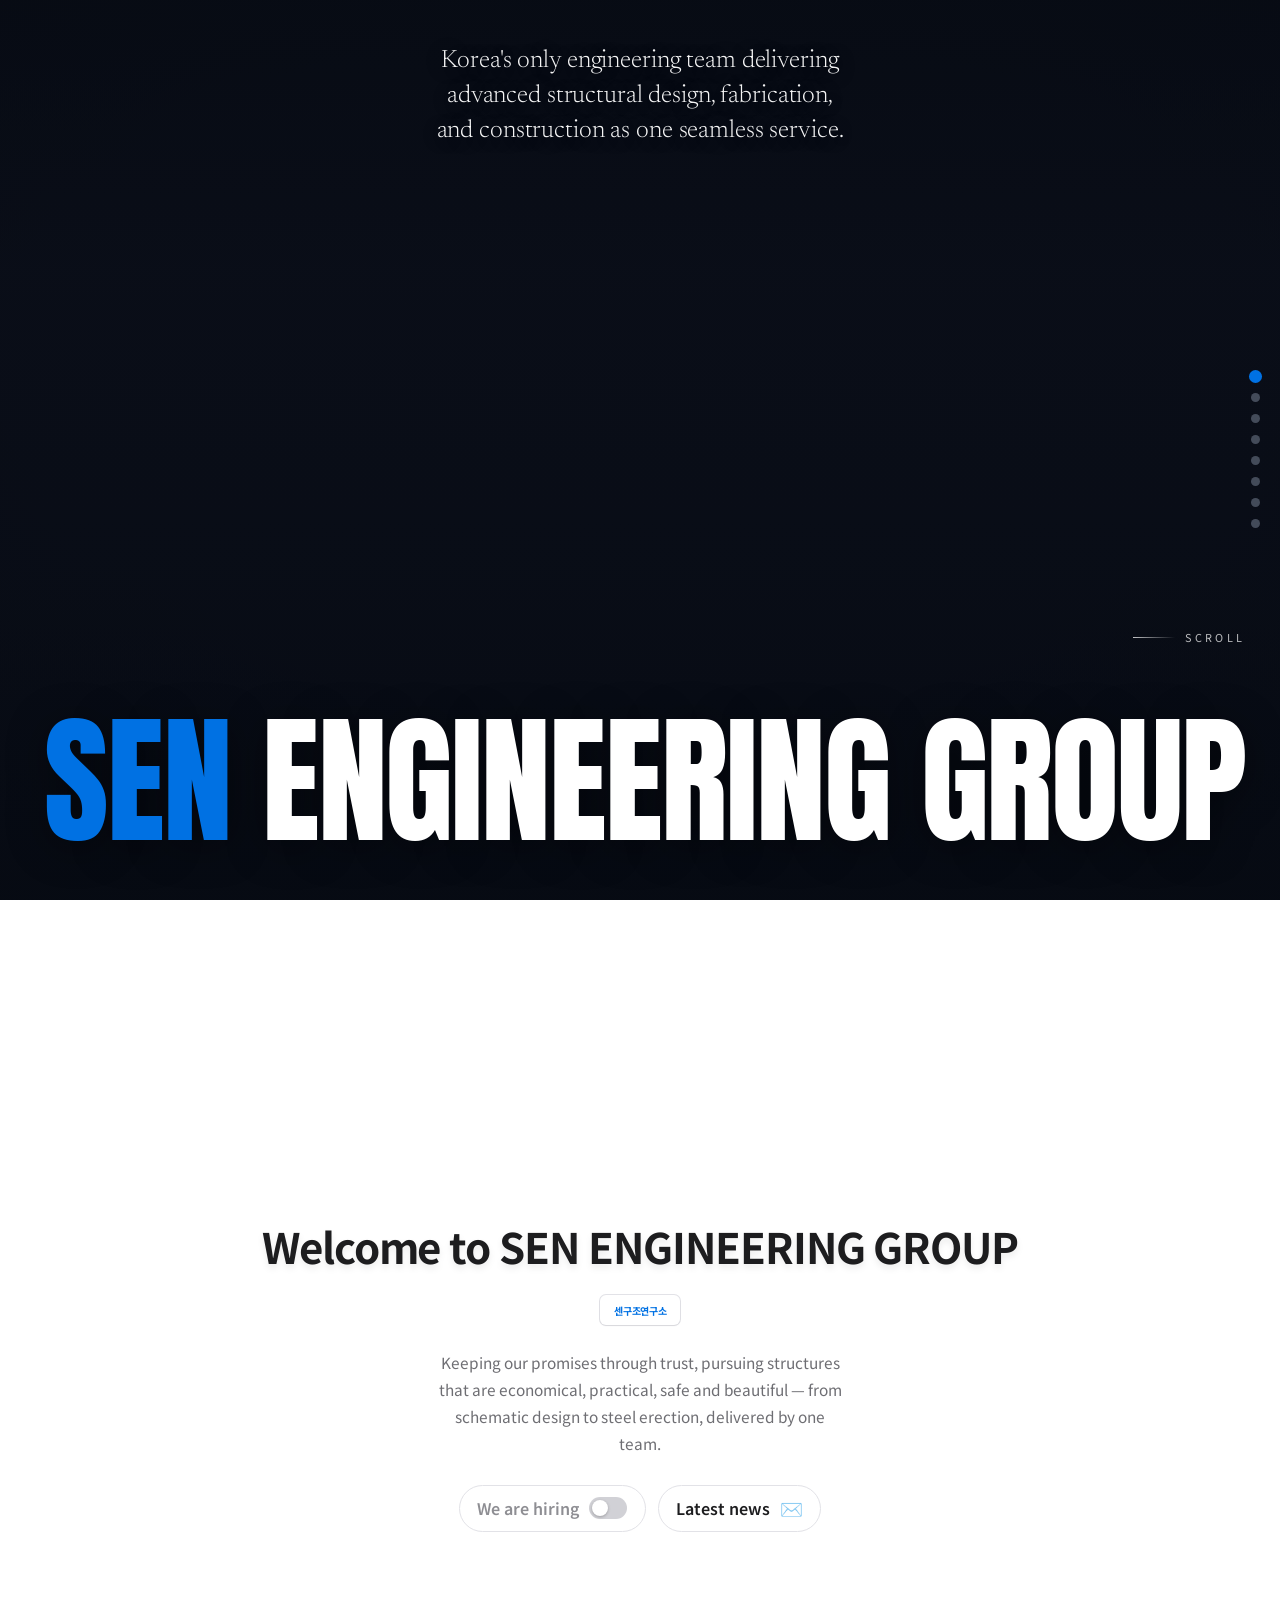
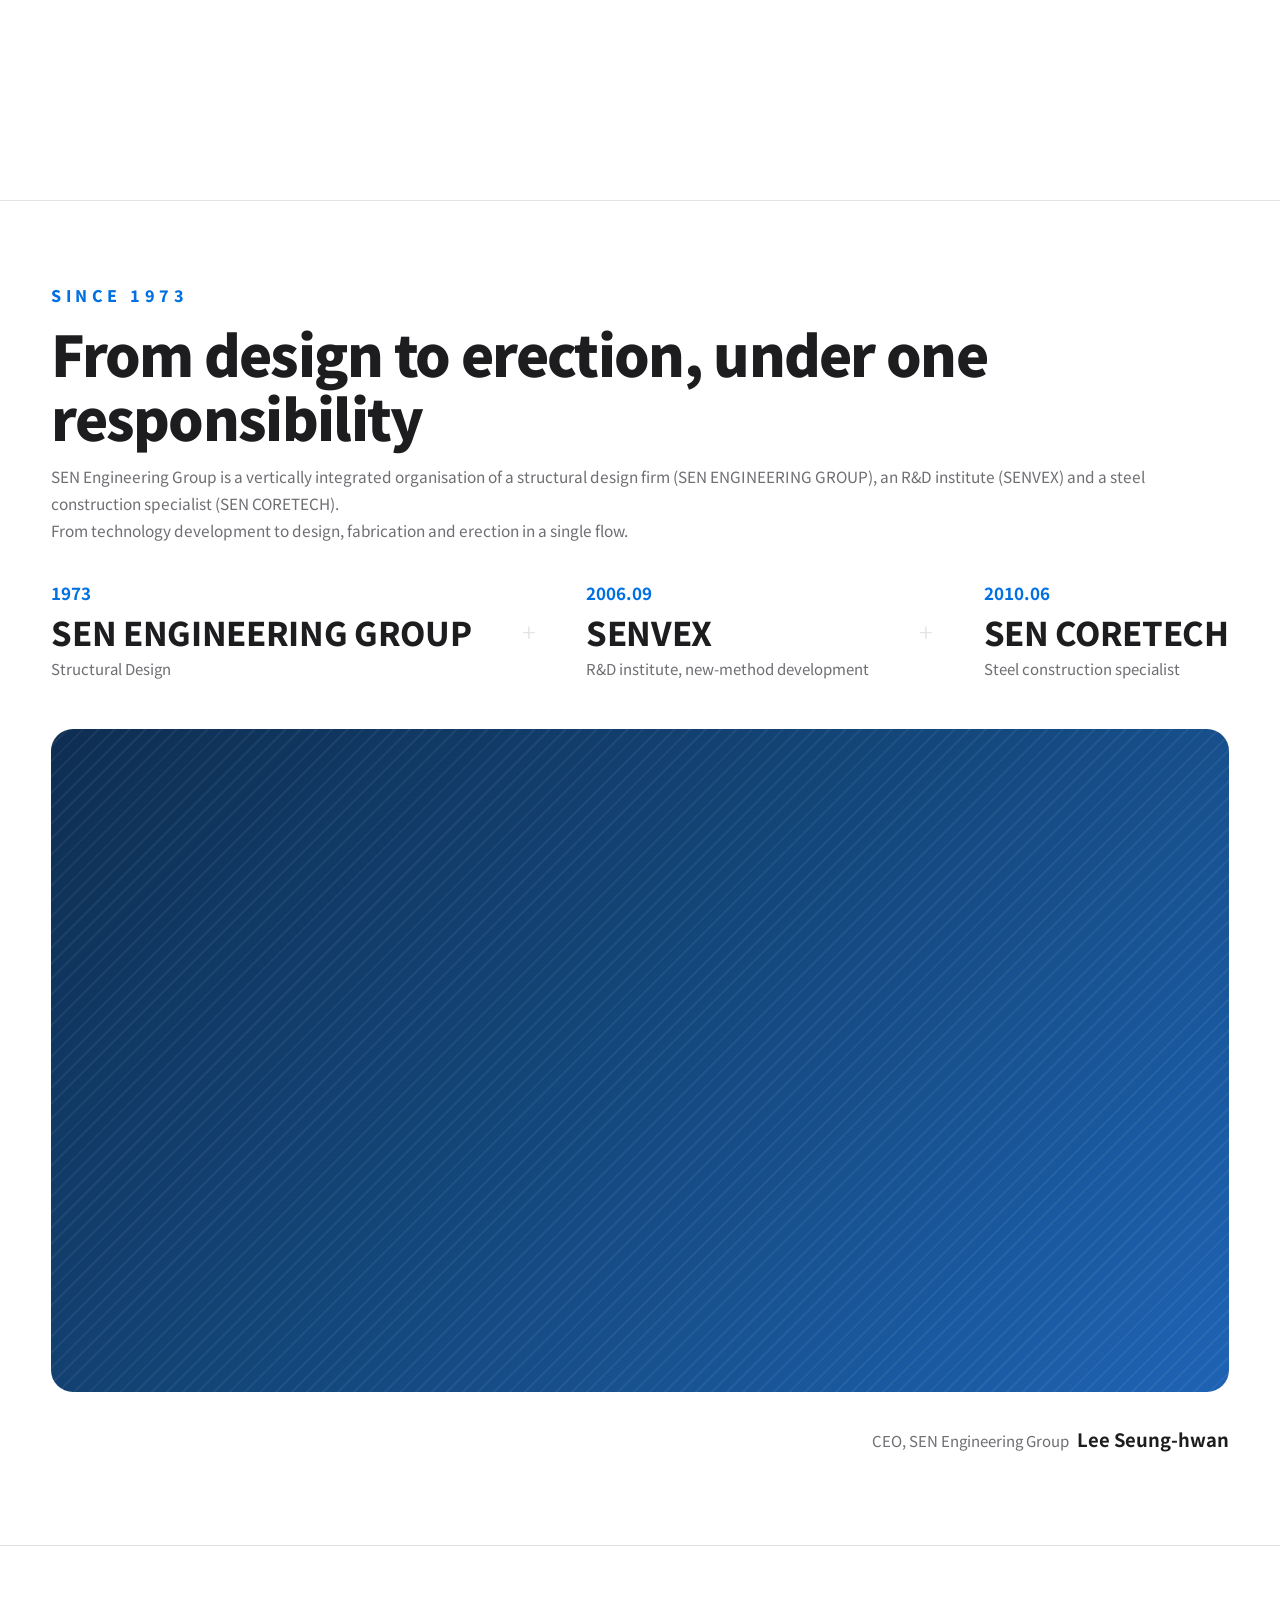
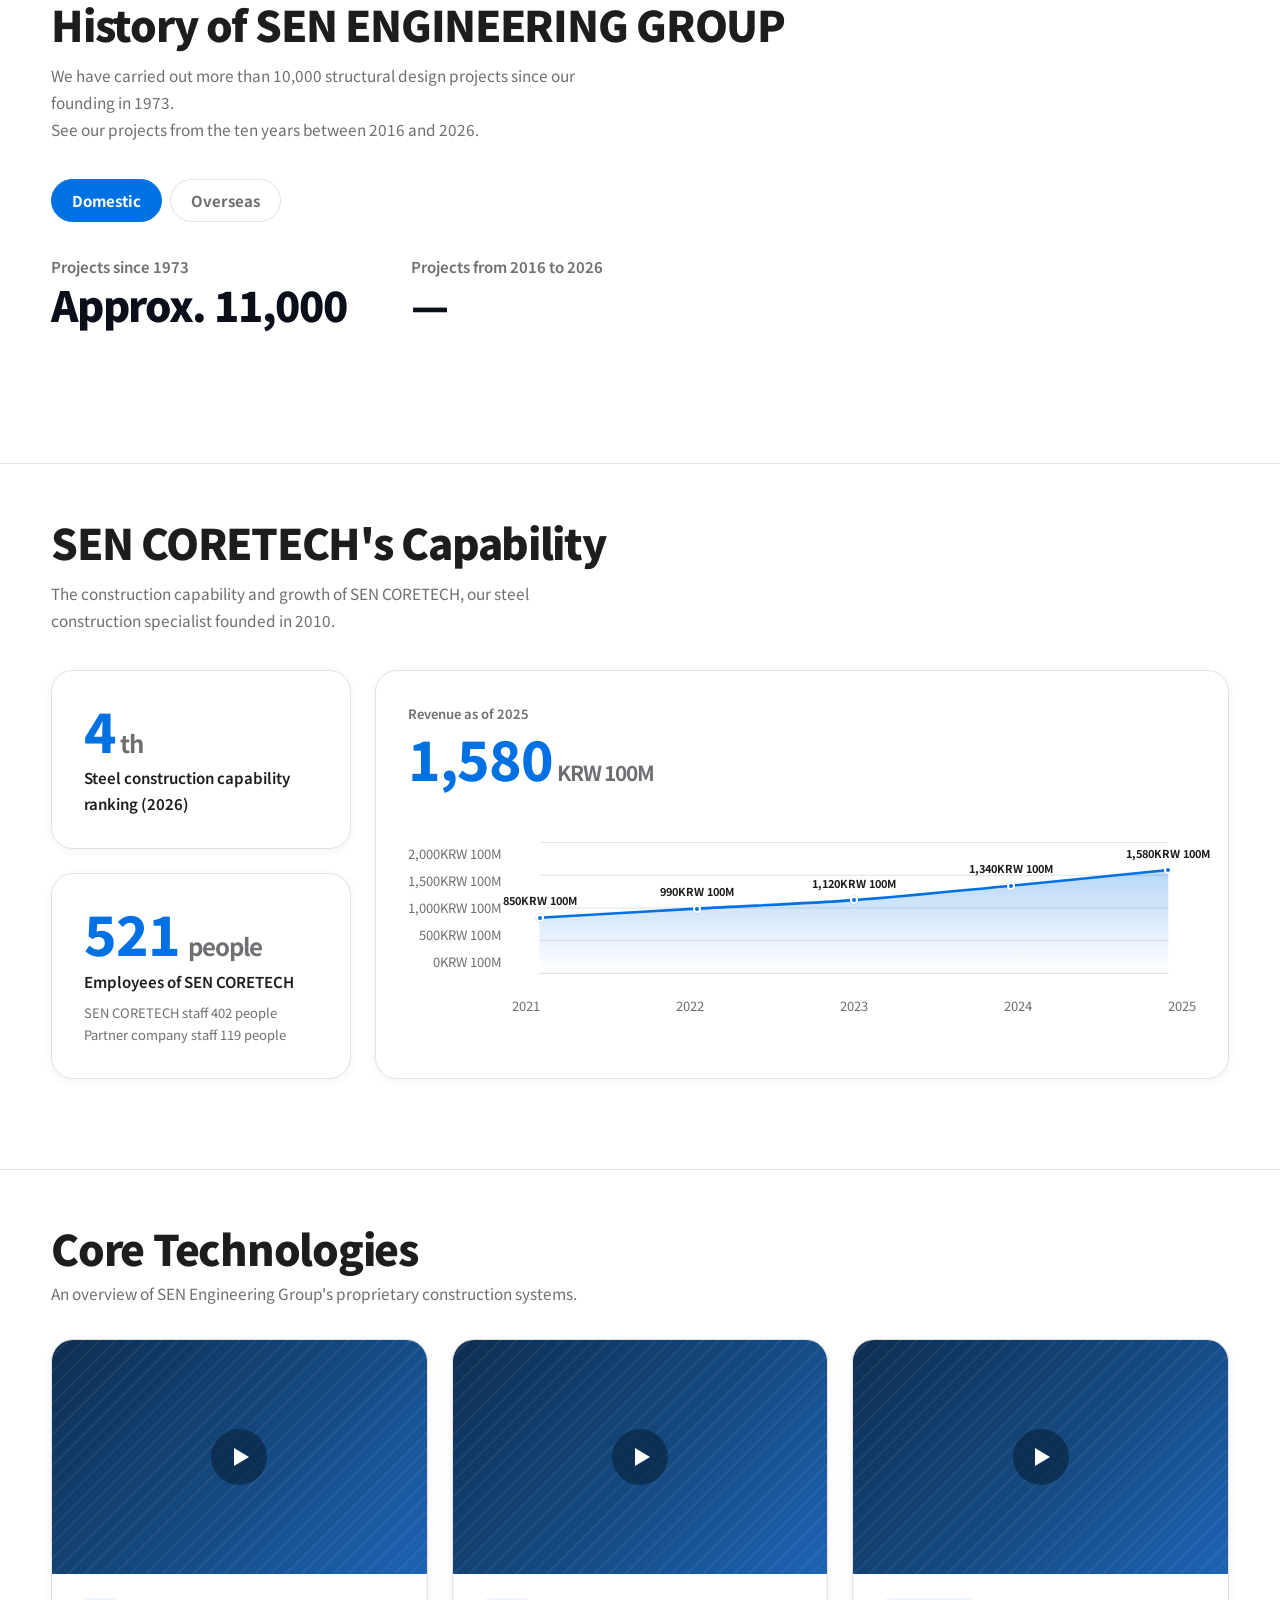
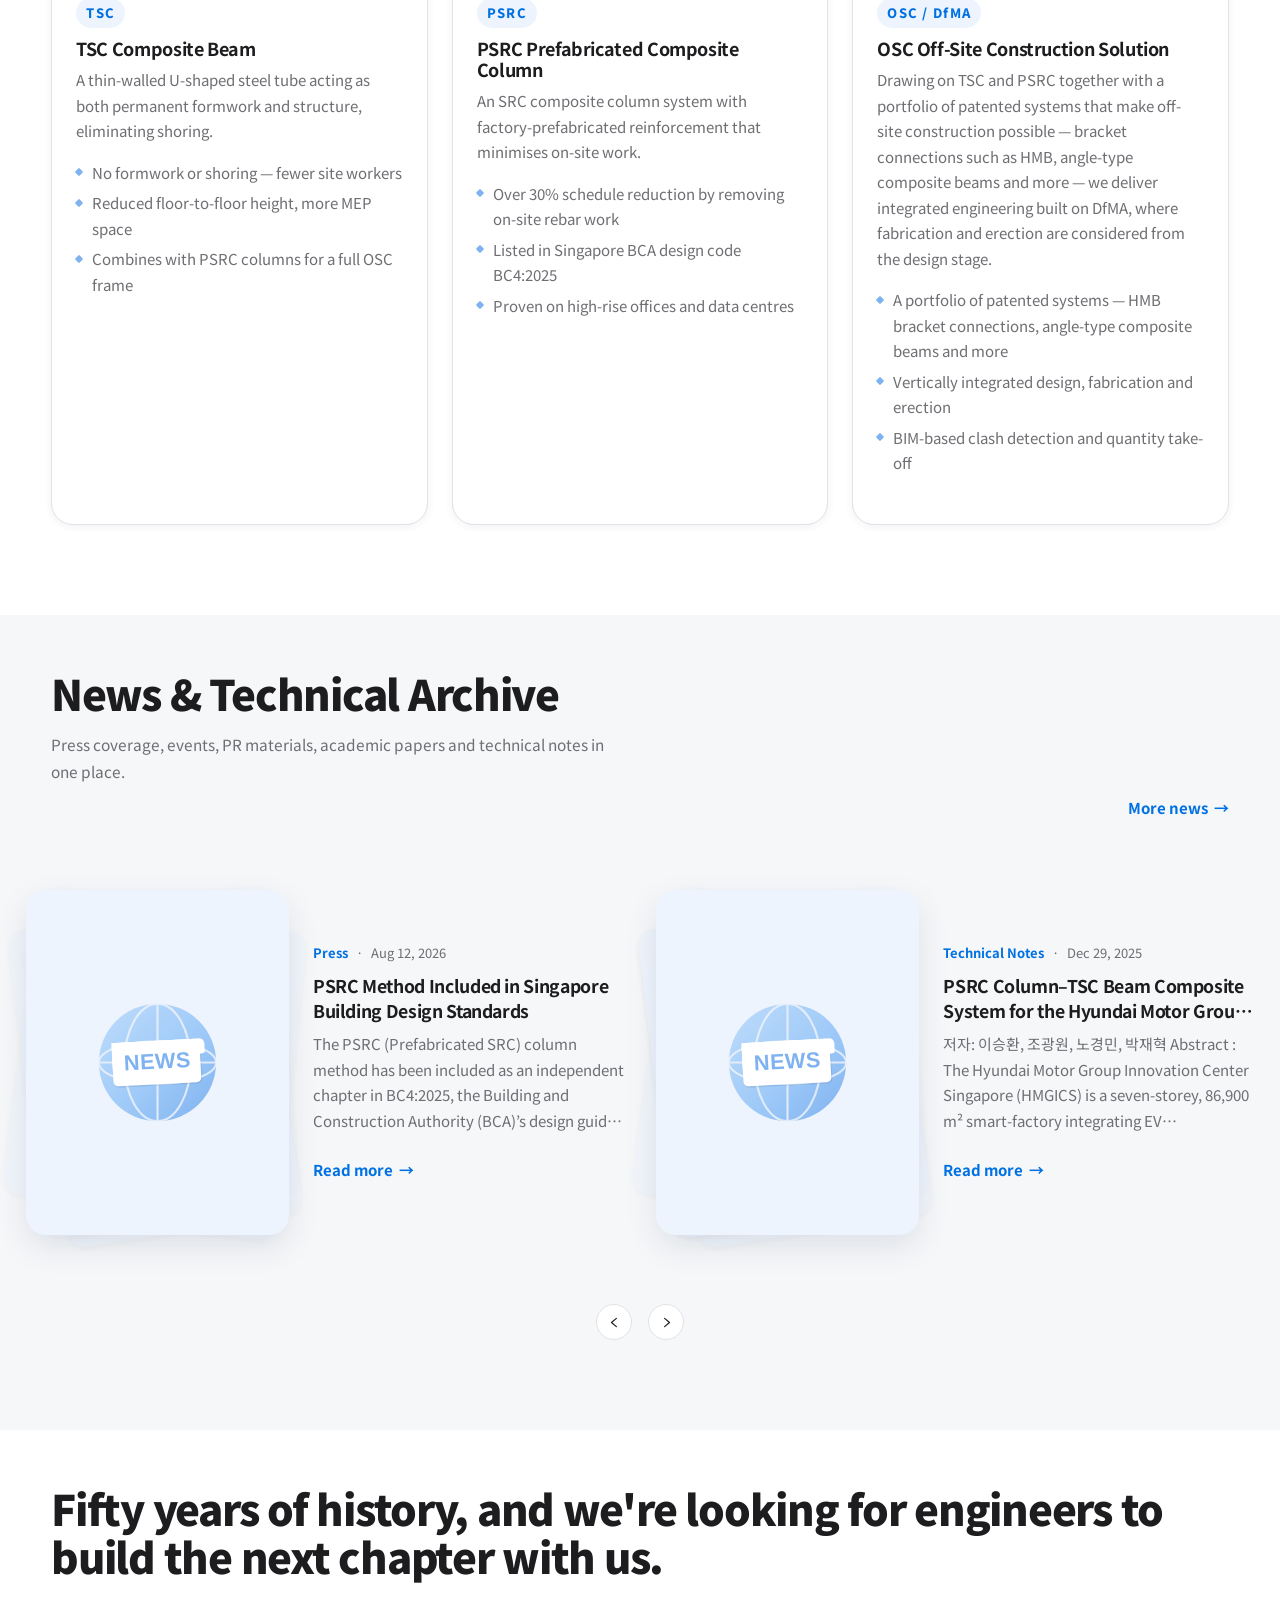
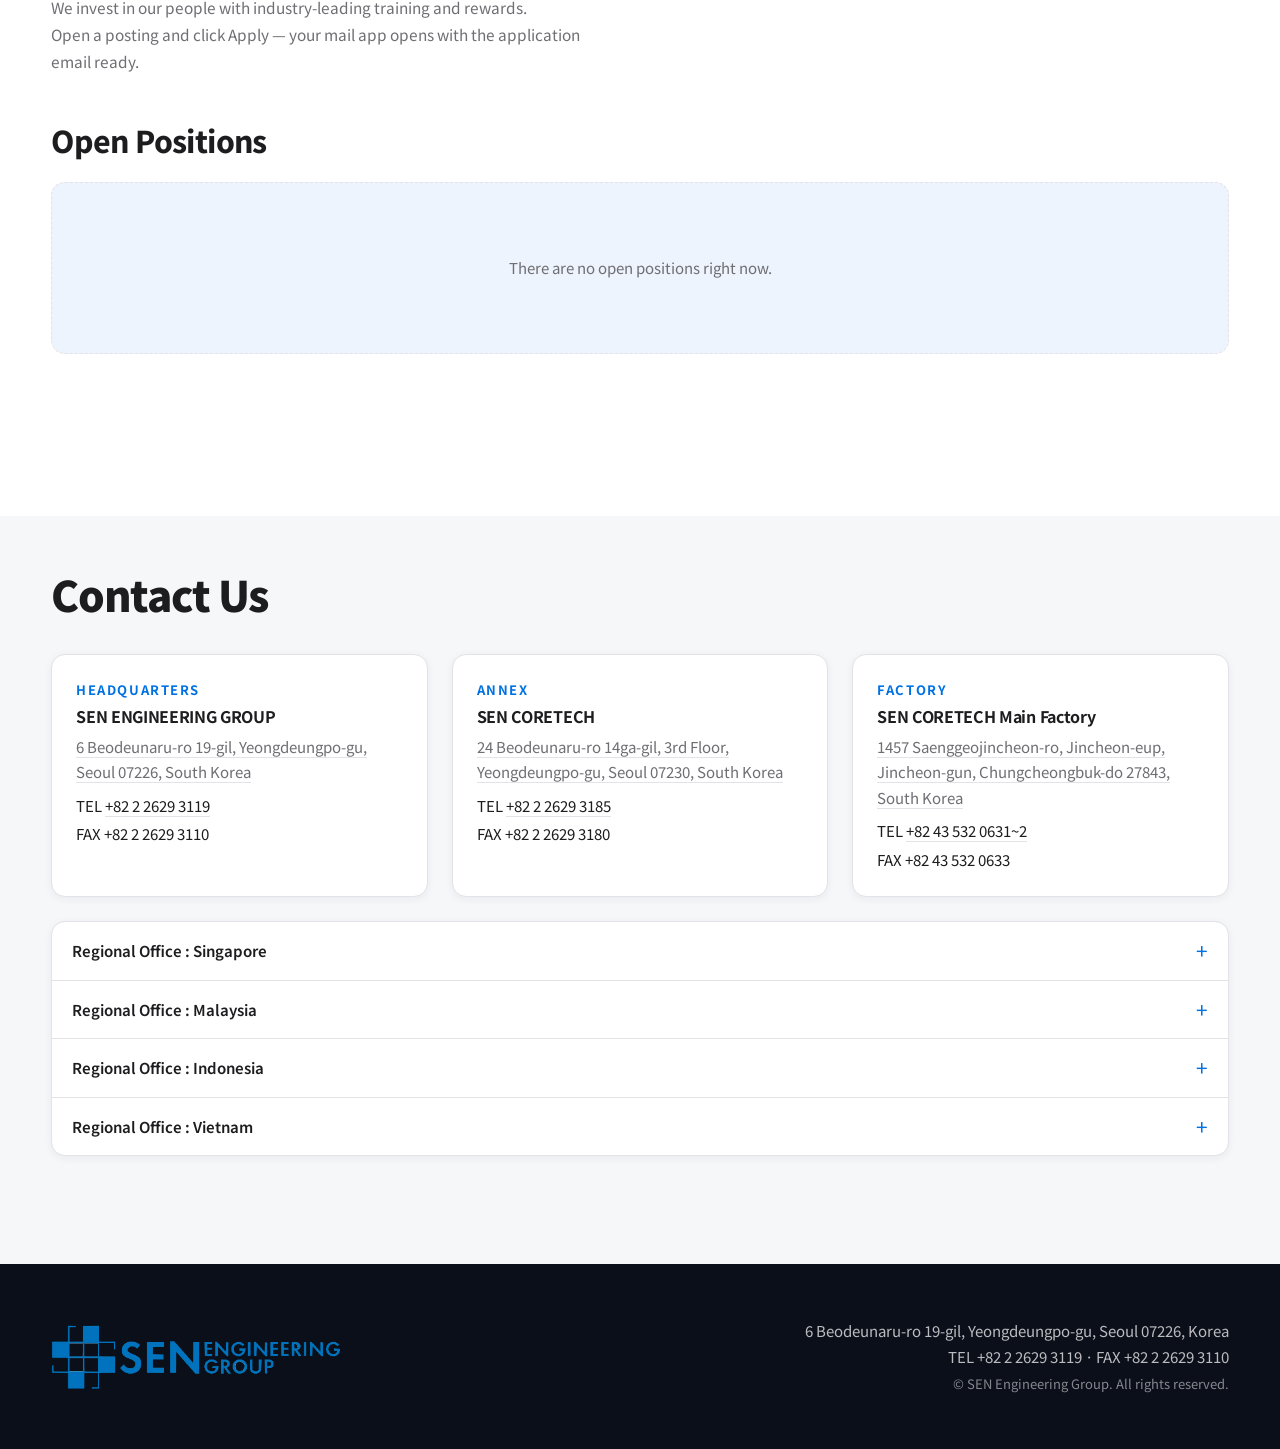
==== commit 13e4ff55: "표지 사진 폴더를 실제 운영 중인 사진으로 교체(SEN_test가 뒤처져 있었음) 이 저장소(SEN_test)의 uploads/main에 옛날 자리표시용 사진(main_1~4.jp" ====
--- a/index.html
+++ b/index.html
@@ -11,14 +11,14 @@
 <meta property="og:description" content="1973년부터 이어온 건축구조 원스톱 엔지니어링.">
 <!-- 표지 화면(사진+비전 문구+그룹명)을 합성해 만든 정적 썸네일입니다.
      크롤러는 JS를 실행하지 않아 실제 표지 화면을 그대로 가져올 수 없어서,
-     assets/img/og-cover.jpg?v=8caa118c 로 미리 만들어 둡니다. -->
-<meta property="og:image" content="https://github.senkuzo.com/assets/img/og-cover.jpg?v=8caa118c">
+     assets/img/og-cover.jpg?v=c417baed 로 미리 만들어 둡니다. -->
+<meta property="og:image" content="https://github.senkuzo.com/assets/img/og-cover.jpg?v=c417baed">
 <meta property="og:image:width" content="1200">
 <meta property="og:image:height" content="630">
 <meta name="twitter:card" content="summary_large_image">
 <meta name="twitter:title" content="Senkuzo / SEN Engineering Group">
 <meta name="twitter:description" content="1973년부터 이어온 건축구조 원스톱 엔지니어링.">
-<meta name="twitter:image" content="https://github.senkuzo.com/assets/img/og-cover.jpg?v=8caa118c">
+<meta name="twitter:image" content="https://github.senkuzo.com/assets/img/og-cover.jpg?v=c417baed">
 <link rel="icon" href="assets/img/favicon.png" type="image/png">
 
 <!-- 웹폰트 Noto Sans KR: 필요 없으면 아래 블록을 통째로 지우면 됩니다 (시스템 폰트로 자동 대체).
--- a/assets/css/atlas.css
+++ b/assets/css/atlas.css
@@ -269,7 +269,7 @@
 }
 .ltf__text {
   font-size: calc(1.5rem + 10pt); font-weight: 700; letter-spacing: -.025em;
-  color: var(--ink);
+  color: var(--ink); white-space: nowrap;
   filter: drop-shadow(0 4px 3px rgba(0,0,0,.07));
 }
 .ltf__box {
@@ -295,14 +295,13 @@
   .ltf__text { font-size: calc(2.25rem + 10pt); }
   .ltf__box { font-size: calc(1.35rem + 4pt); }
 }
-/* "SEN STRUCTURAL ENGINEERING CO., LTD."처럼 긴 단어는 한 줄(nowrap)로
-   재면 좁은 화면 폭보다 넓어질 수 있습니다 — hero.js의 fitBox()가 그
-   너비를 그대로 칸 폭으로 넣어 버리기 전에, 위 max-width로 칸 자체를
-   화면 폭 안에 가두고, 안의 글자는 2줄까지 접히도록(word-wrap) 둬서
-   가로로 넘치지 않게 합니다. */
+/* "SEN STRUCTURAL ENGINEERING CO., LTD."처럼 긴 단어도 절대 줄바꿈하지
+   않습니다(nowrap) — 단어가 바뀔 때마다 칸 높이까지 들쭉날쭉 바뀌면
+   전환이 버벅이는 것처럼 보였습니다. 대신 hero.js의 fitBox()가 칸 폭을
+   넘는 경우에만 그 단어의 글자 크기를 줄여 한 줄 안에 맞춥니다. */
 .ltf__word {
-  display: inline-block; white-space: normal; overflow-wrap: break-word;
-  text-align: center; will-change: transform, filter, opacity;
+  display: inline-block; white-space: nowrap;
+  will-change: transform, filter, opacity;
 }
 .ltf__word--out { position: absolute; left: .85rem; top: .4rem; }
 .ltf__word--in  { animation: ltf-in  .5s cubic-bezier(.22,1,.36,1) both; }
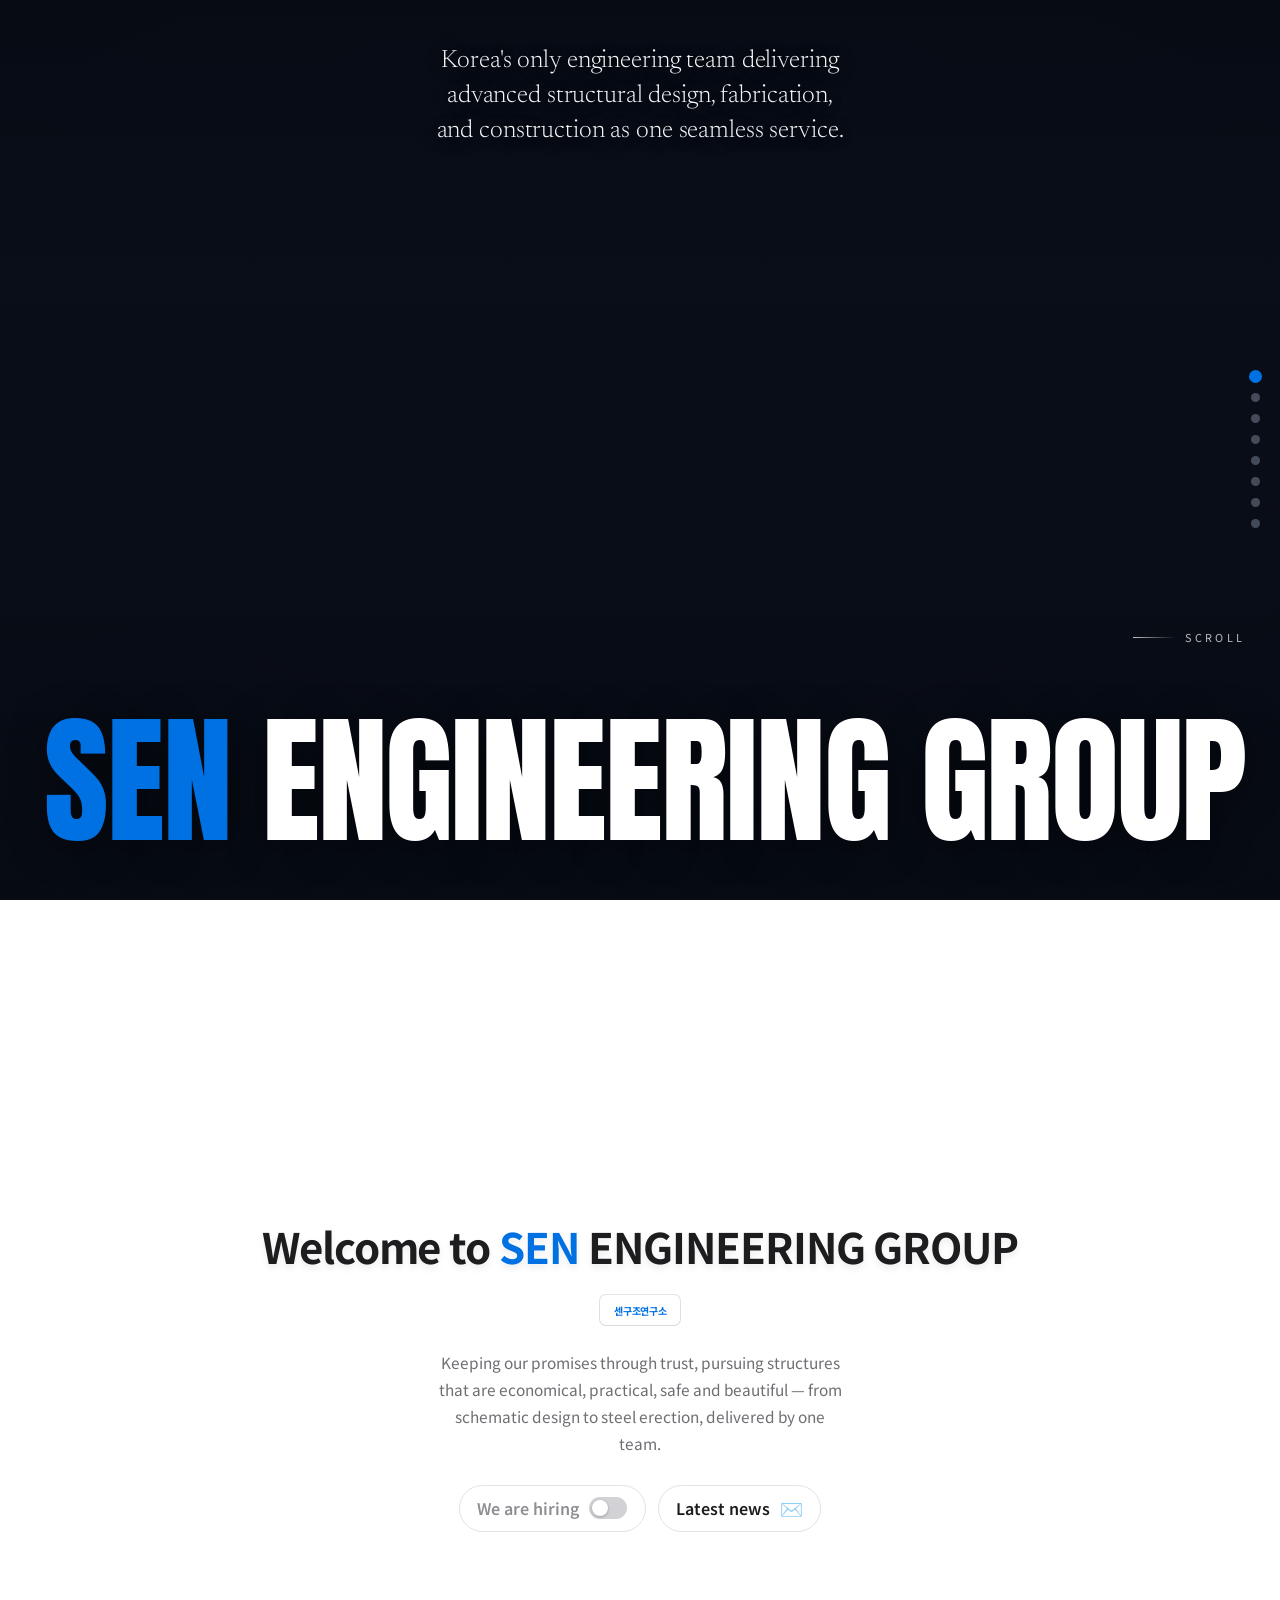
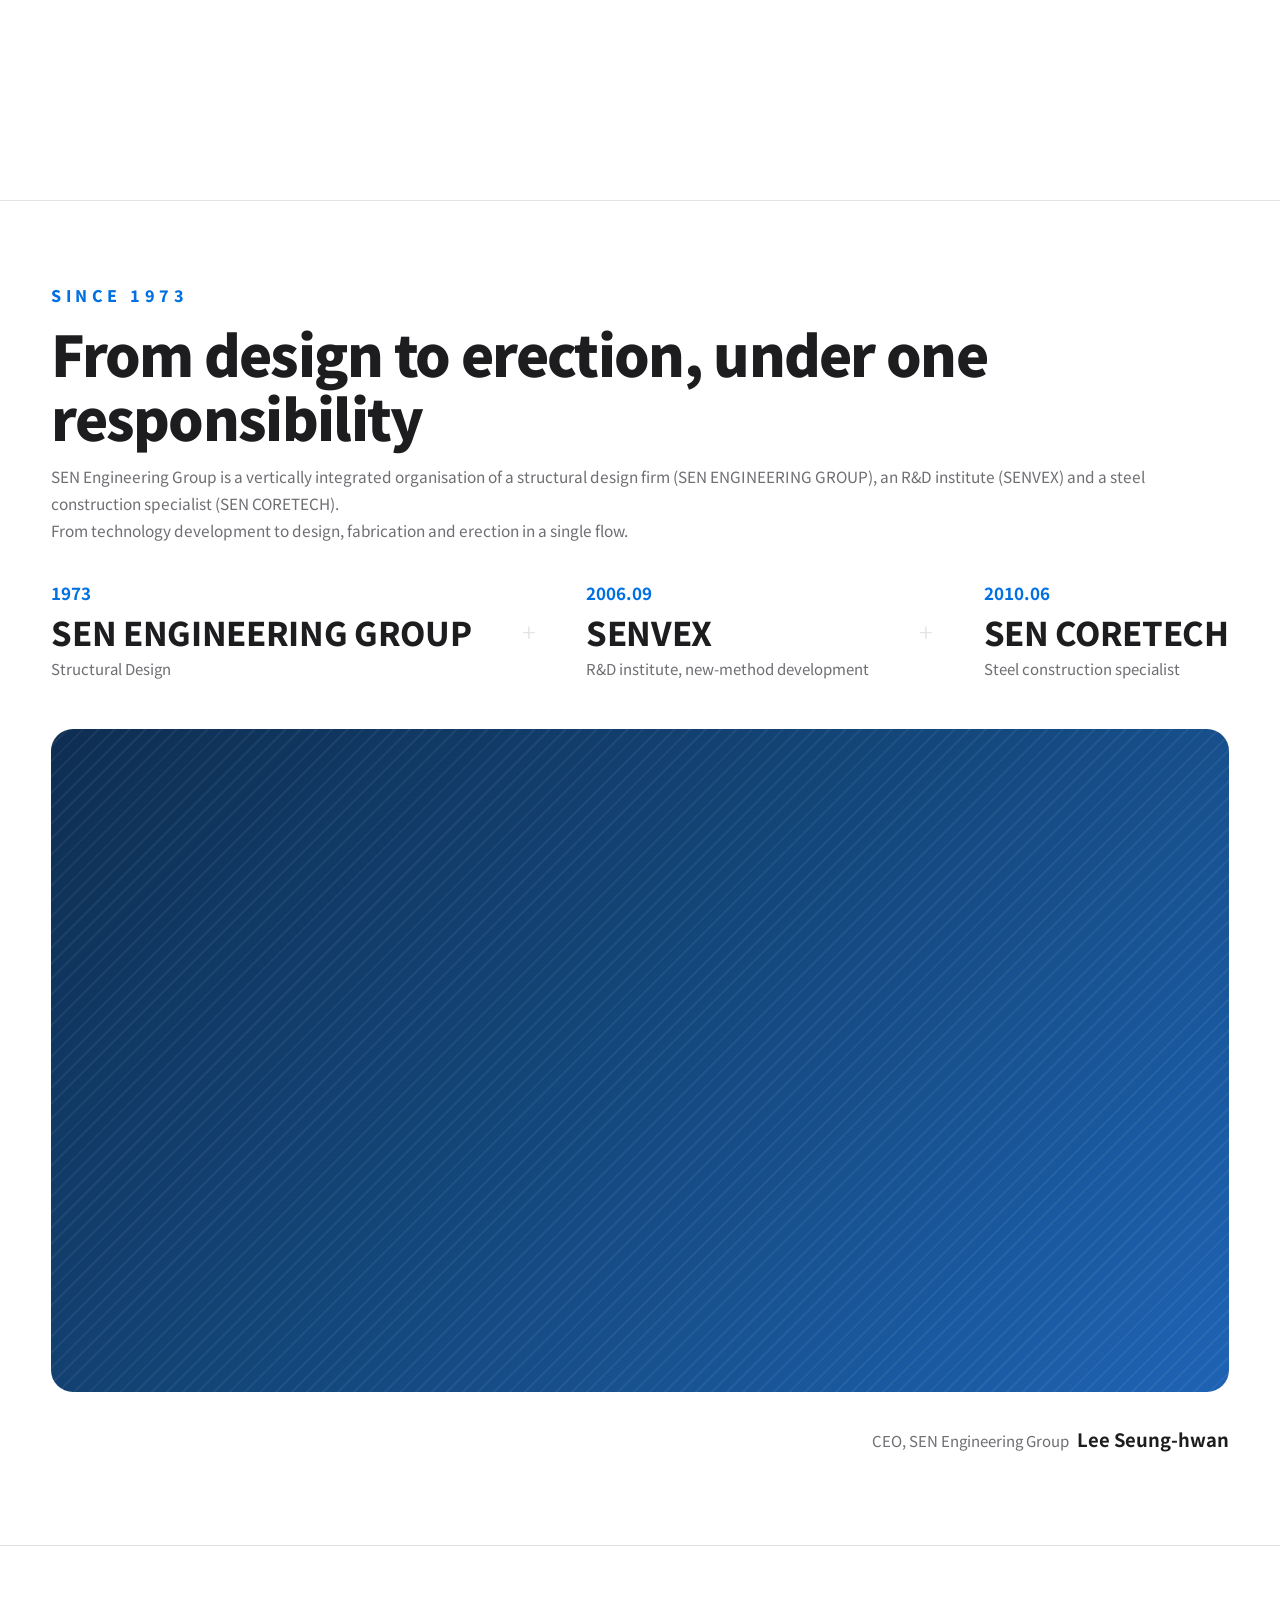
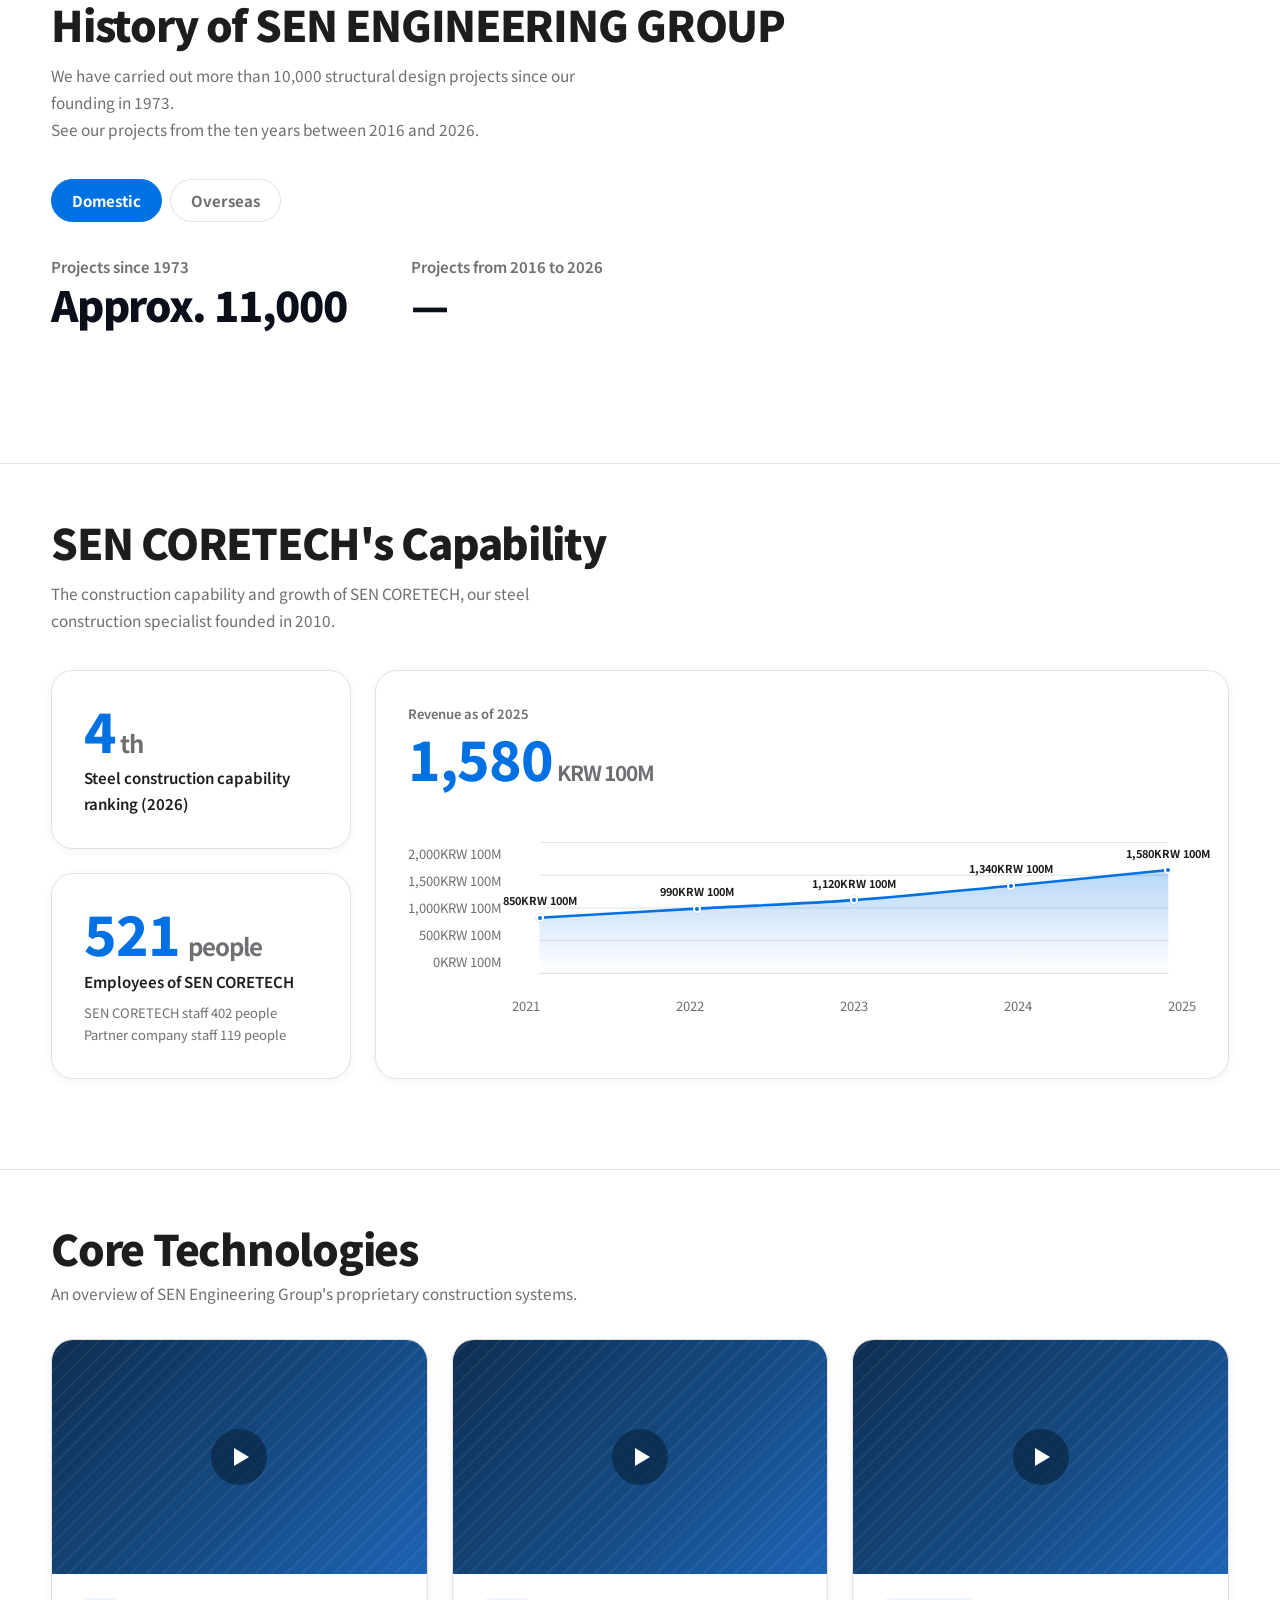
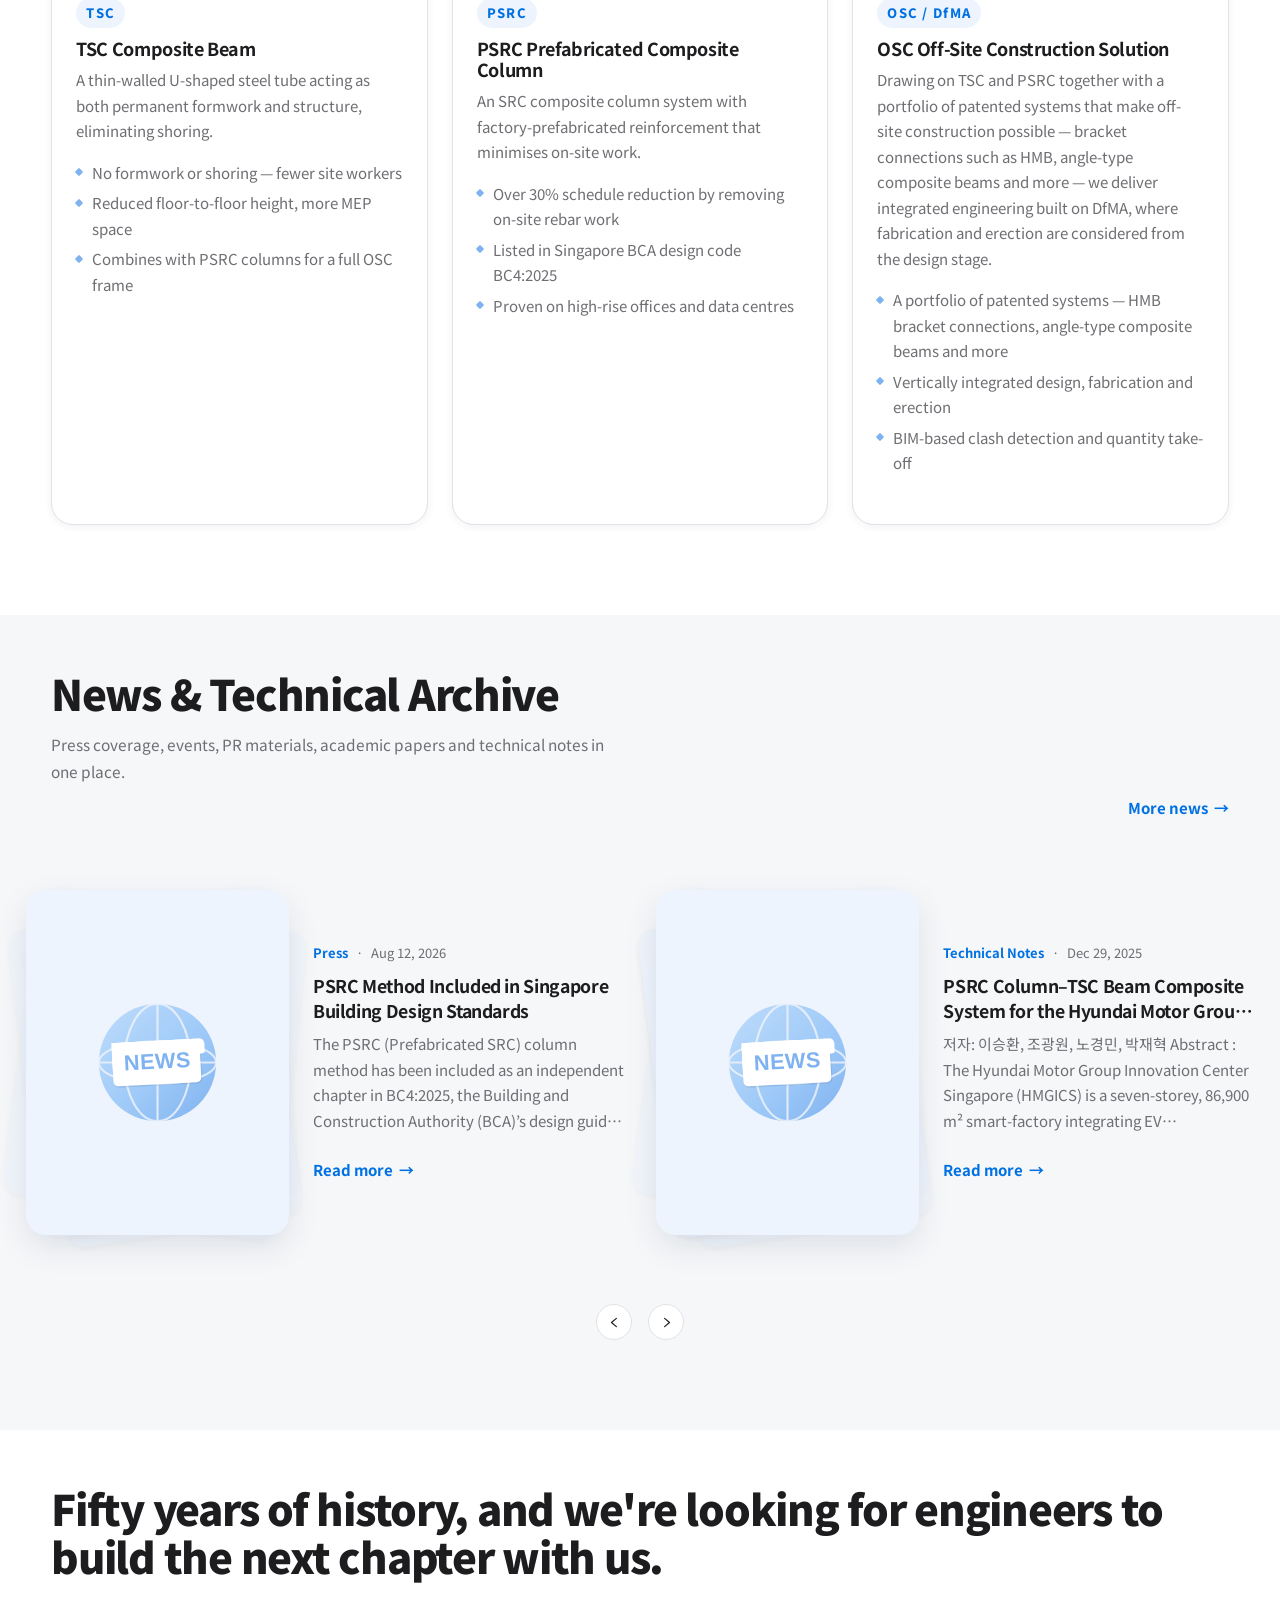
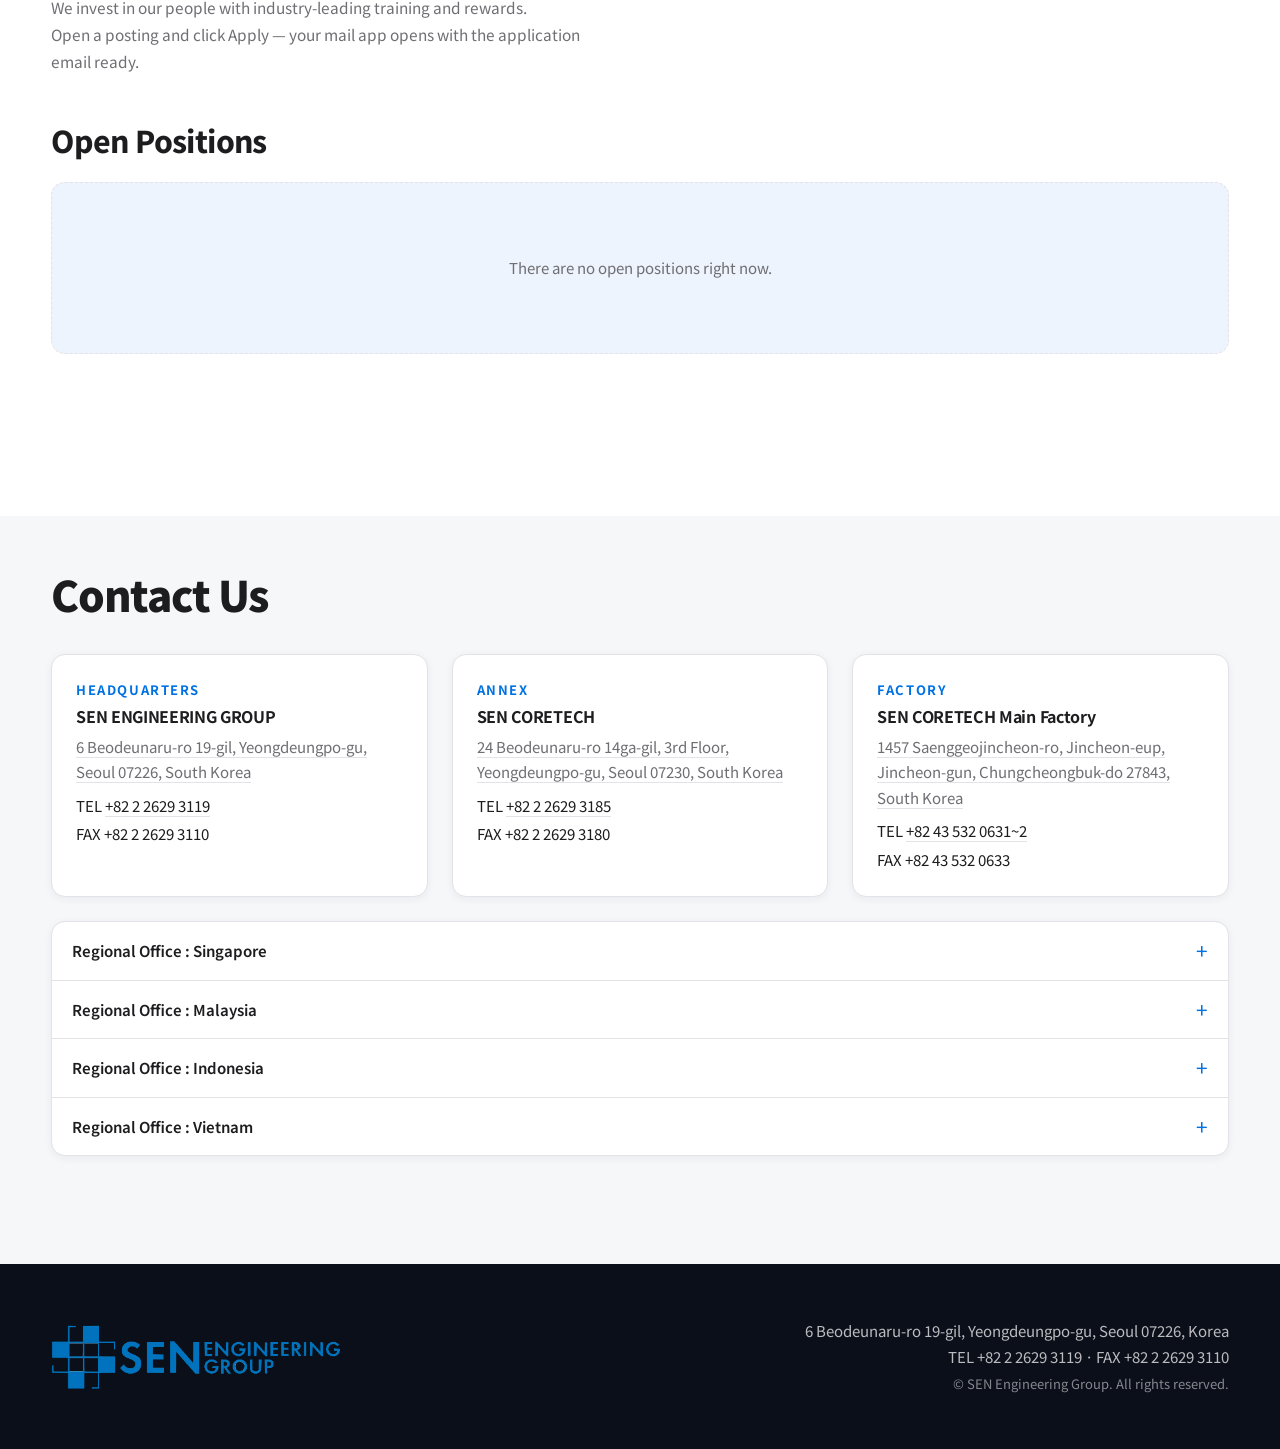
==== commit bed9f8e3: "표지 제목 글자 크기 조정 및 SEN 파란색 강조 "Welcome to SEN ENGINEERING GROUP" +5pt, 아래 플립 단어 +2pt, SEN 부분은 파란색(--bl" ====
--- a/index.html
+++ b/index.html
@@ -11,14 +11,14 @@
 <meta property="og:description" content="1973년부터 이어온 건축구조 원스톱 엔지니어링.">
 <!-- 표지 화면(사진+비전 문구+그룹명)을 합성해 만든 정적 썸네일입니다.
      크롤러는 JS를 실행하지 않아 실제 표지 화면을 그대로 가져올 수 없어서,
-     assets/img/og-cover.jpg?v=c417baed 로 미리 만들어 둡니다. -->
-<meta property="og:image" content="https://github.senkuzo.com/assets/img/og-cover.jpg?v=c417baed">
+     assets/img/og-cover.jpg?v=efc9cb84 로 미리 만들어 둡니다. -->
+<meta property="og:image" content="https://github.senkuzo.com/assets/img/og-cover.jpg?v=efc9cb84">
 <meta property="og:image:width" content="1200">
 <meta property="og:image:height" content="630">
 <meta name="twitter:card" content="summary_large_image">
 <meta name="twitter:title" content="Senkuzo / SEN Engineering Group">
 <meta name="twitter:description" content="1973년부터 이어온 건축구조 원스톱 엔지니어링.">
-<meta name="twitter:image" content="https://github.senkuzo.com/assets/img/og-cover.jpg?v=c417baed">
+<meta name="twitter:image" content="https://github.senkuzo.com/assets/img/og-cover.jpg?v=efc9cb84">
 <link rel="icon" href="assets/img/favicon.png" type="image/png">
 
 <!-- 웹폰트 Noto Sans KR: 필요 없으면 아래 블록을 통째로 지우면 됩니다 (시스템 폰트로 자동 대체).
@@ -100,7 +100,7 @@
   <section class="scene scene--hero" id="scene-intro" data-label="인트로">
     <div class="hero">
       <div class="ltf">
-        <p class="ltf__text">Welcome to SEN ENGINEERING GROUP</p>
+        <p class="ltf__text">Welcome to <span class="ltf__accent">SEN</span> ENGINEERING GROUP</p>
         <span class="ltf__box" data-ltf-box><span class="ltf__sizer" data-ltf-sizer></span></span>
       </div>
       <p class="ltf__lead" data-bind="site.hero.subtitle"></p>
@@ -174,6 +174,11 @@
           <div class="pmap" data-pmap>
             <button class="pmap__back" type="button" data-pmap-back data-bind="projects.ui.mapBack" hidden>← 전국으로</button>
             <div class="pmap__canvas" data-pmap-canvas></div>
+            <!-- 스크롤하다 지도 위를 스치면 지도가 터치를 가로채 페이지가
+                 안 내려가는 문제 방지용 — 처음 한 번 탭하기 전까지는 이
+                 오버레이가 모든 터치를 대신 받아 스크롤이 그대로
+                 통과되고, 탭하면 사라지며 지도가 평소처럼 조작됩니다. -->
+            <div class="pmap__gate" data-pmap-gate><span>탭하여 지도 조작</span></div>
           </div>
           <div class="pmap__legend">
             <span class="pmap__legend-title" data-bind="projects.ui.mapLegendTitle">시/도별 실적 건수</span>
--- a/assets/css/components.css
+++ b/assets/css/components.css
@@ -843,6 +843,20 @@
   .pmap { height: 280px; min-height: 280px; }
 }
 .pmap__canvas { position: absolute; inset: 0; }
+/* 첫 탭 전까지 지도 위 모든 터치를 대신 받는 오버레이 — 지도(캔버스)는
+   이 밑에서 아예 터치를 못 받으므로 스크롤이 그대로 통과됩니다. 탭하면
+   is-hidden이 붙어 사라지고, 그 뒤로는 지도가 평소처럼 조작됩니다. */
+.pmap__gate {
+  position: absolute; inset: 0; z-index: 3;
+  display: flex; align-items: center; justify-content: center;
+  cursor: pointer;
+}
+.pmap__gate span {
+  padding: 8px 16px; border-radius: 999px;
+  background: rgba(17, 24, 39, .55); backdrop-filter: blur(2px);
+  color: #fff; font-size: var(--fs-small); font-weight: 700;
+}
+.pmap__gate.is-hidden { display: none; }
 .pmap__back {
   position: absolute; left: 12px; top: 12px; z-index: 2;
   display: inline-flex; align-items: center; gap: 7px;
@@ -1004,7 +1018,15 @@
 /* 시/군/구 안의 프로젝트 목록 */
 .prow { padding: 10px 20px 10px 26px; border-bottom: 1px solid var(--c-tint); font-size: var(--fs-xs); line-height: 1.5; }
 .prow__nm { font-weight: 600; color: var(--c-ink); }
+/* 관리자가 지정한 몇몇 프로젝트명 끝에 붙는 작은 로고(projectmap.js의
+   LOGO_NAMES 참고) — 글자 옆에 자연스럽게 놓이도록 살짝 띄우고
+   기준선을 글자 중앙에 맞춥니다. */
+.prow__logo { width: 14px; height: 14px; margin-left: 5px; vertical-align: -2px; }
 .prow__kd { color: var(--c-muted); font-size: .75rem; margin-top: 2px; }
+/* 해외 나라 상세, 큰 건수 옆의 "[로고] N건" — 로고와 숫자가 줄바꿈 없이
+   항상 가로 한 줄로 나란히 놓이도록 inline-flex로 묶습니다. */
+.oproj-patlogo { display: inline-flex; align-items: center; gap: 4px; white-space: nowrap; }
+.oproj-patlogo img { width: 14px; height: 14px; flex: 0 0 auto; }
 .pmap-chip {
   display: inline-block; font-size: .625rem; font-weight: 700; letter-spacing: .08em;
   color: var(--c-white); background: var(--c-blue); border-radius: 5px; padding: 1px 7px;
--- a/assets/css/atlas.css
+++ b/assets/css/atlas.css
@@ -268,10 +268,11 @@
   gap: .85rem; text-align: center;
 }
 .ltf__text {
-  font-size: calc(1.5rem + 10pt); font-weight: 700; letter-spacing: -.025em;
+  font-size: calc(1.5rem + 15pt); font-weight: 700; letter-spacing: -.025em;
   color: var(--ink); white-space: nowrap;
   filter: drop-shadow(0 4px 3px rgba(0,0,0,.07));
 }
+.ltf__accent { color: var(--blue); }
 .ltf__box {
   position: relative; overflow: hidden;
   display: inline-block; vertical-align: middle; flex-shrink: 0;
@@ -287,13 +288,13 @@
   border-radius: 6px;
   background: #fff; color: var(--blue);
   padding: .4rem .85rem;
-  font-size: calc(1rem + 4pt); font-weight: 700; letter-spacing: -.025em;
+  font-size: calc(1rem + 6pt); font-weight: 700; letter-spacing: -.025em;
   box-shadow: 0 1px 2px rgba(0,0,0,.05), 0 0 0 1px var(--line);
   transition: width .5s cubic-bezier(.22,1,.36,1);
 }
 @media (min-width: 768px) {
-  .ltf__text { font-size: calc(2.25rem + 10pt); }
-  .ltf__box { font-size: calc(1.35rem + 4pt); }
+  .ltf__text { font-size: calc(2.25rem + 15pt); }
+  .ltf__box { font-size: calc(1.35rem + 6pt); }
 }
 /* "SEN STRUCTURAL ENGINEERING CO., LTD."처럼 긴 단어도 절대 줄바꿈하지
    않습니다(nowrap) — 단어가 바뀔 때마다 칸 높이까지 들쭉날쭉 바뀌면
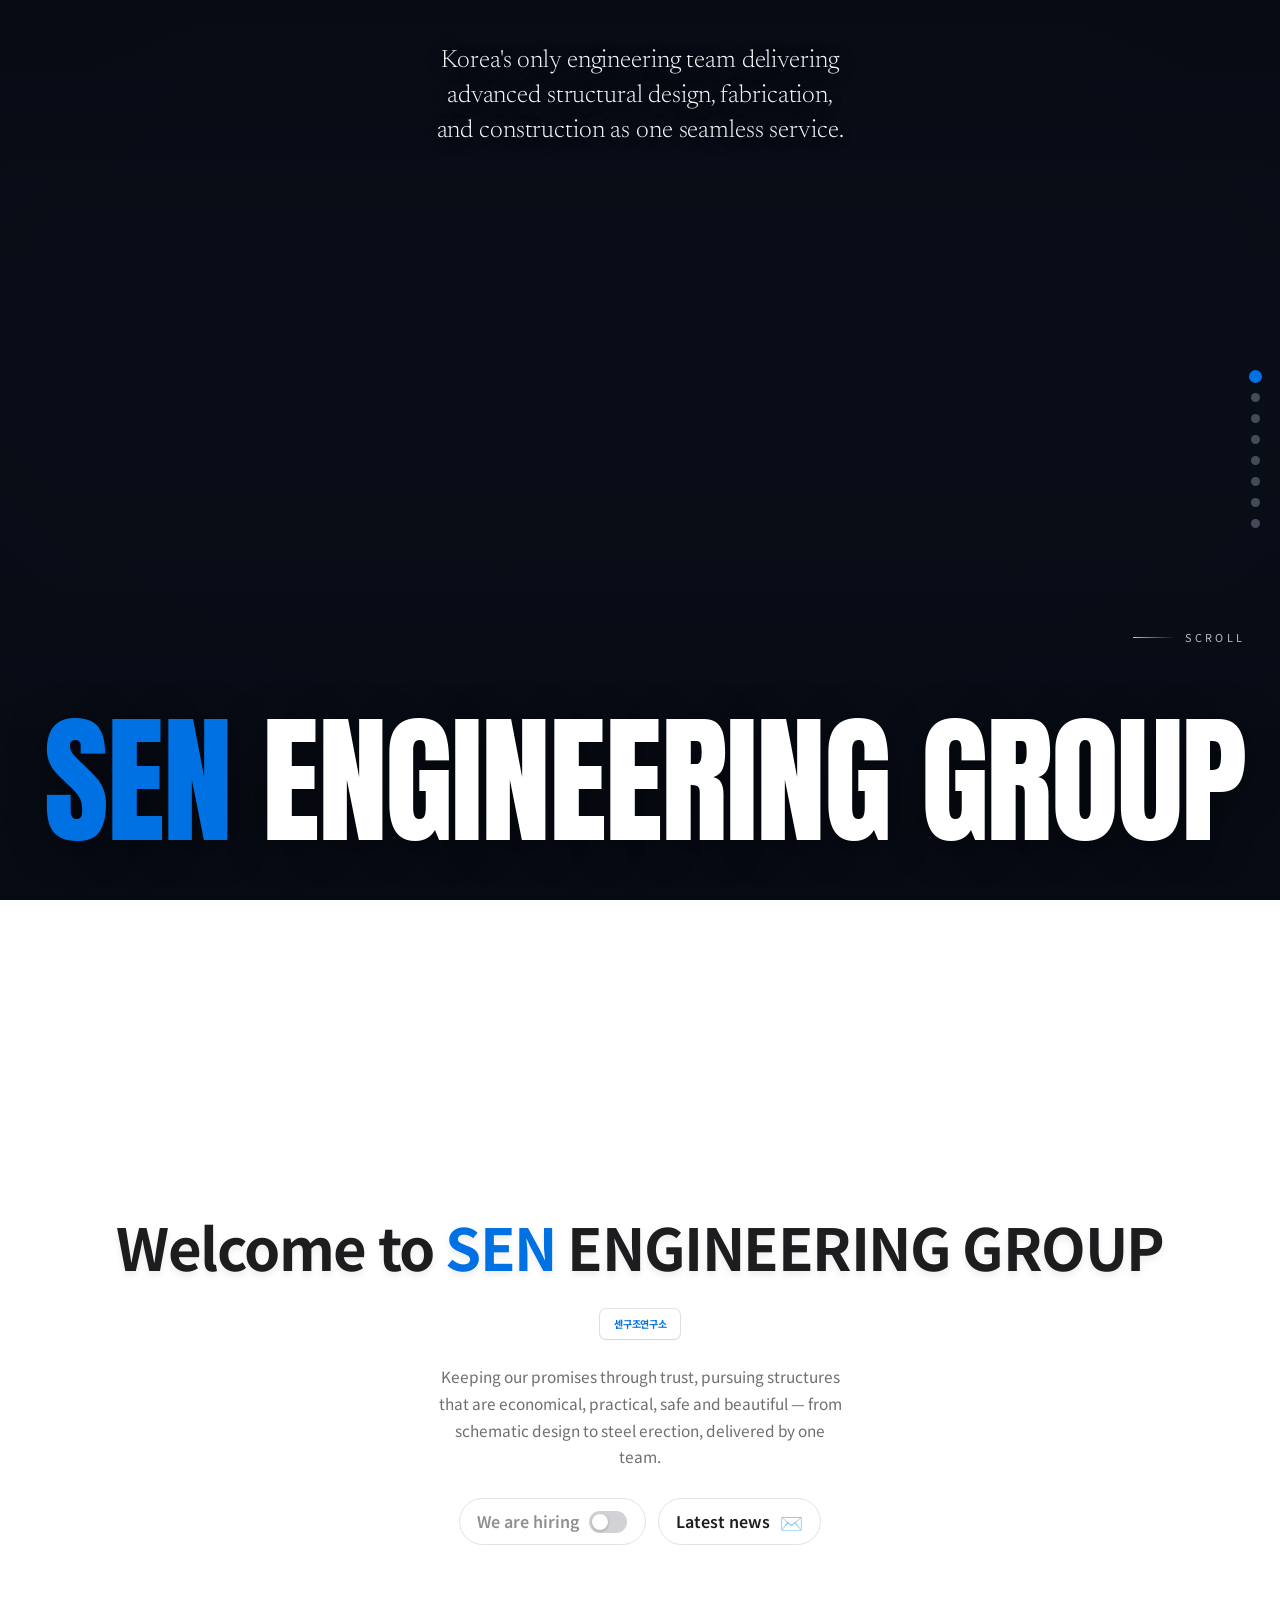
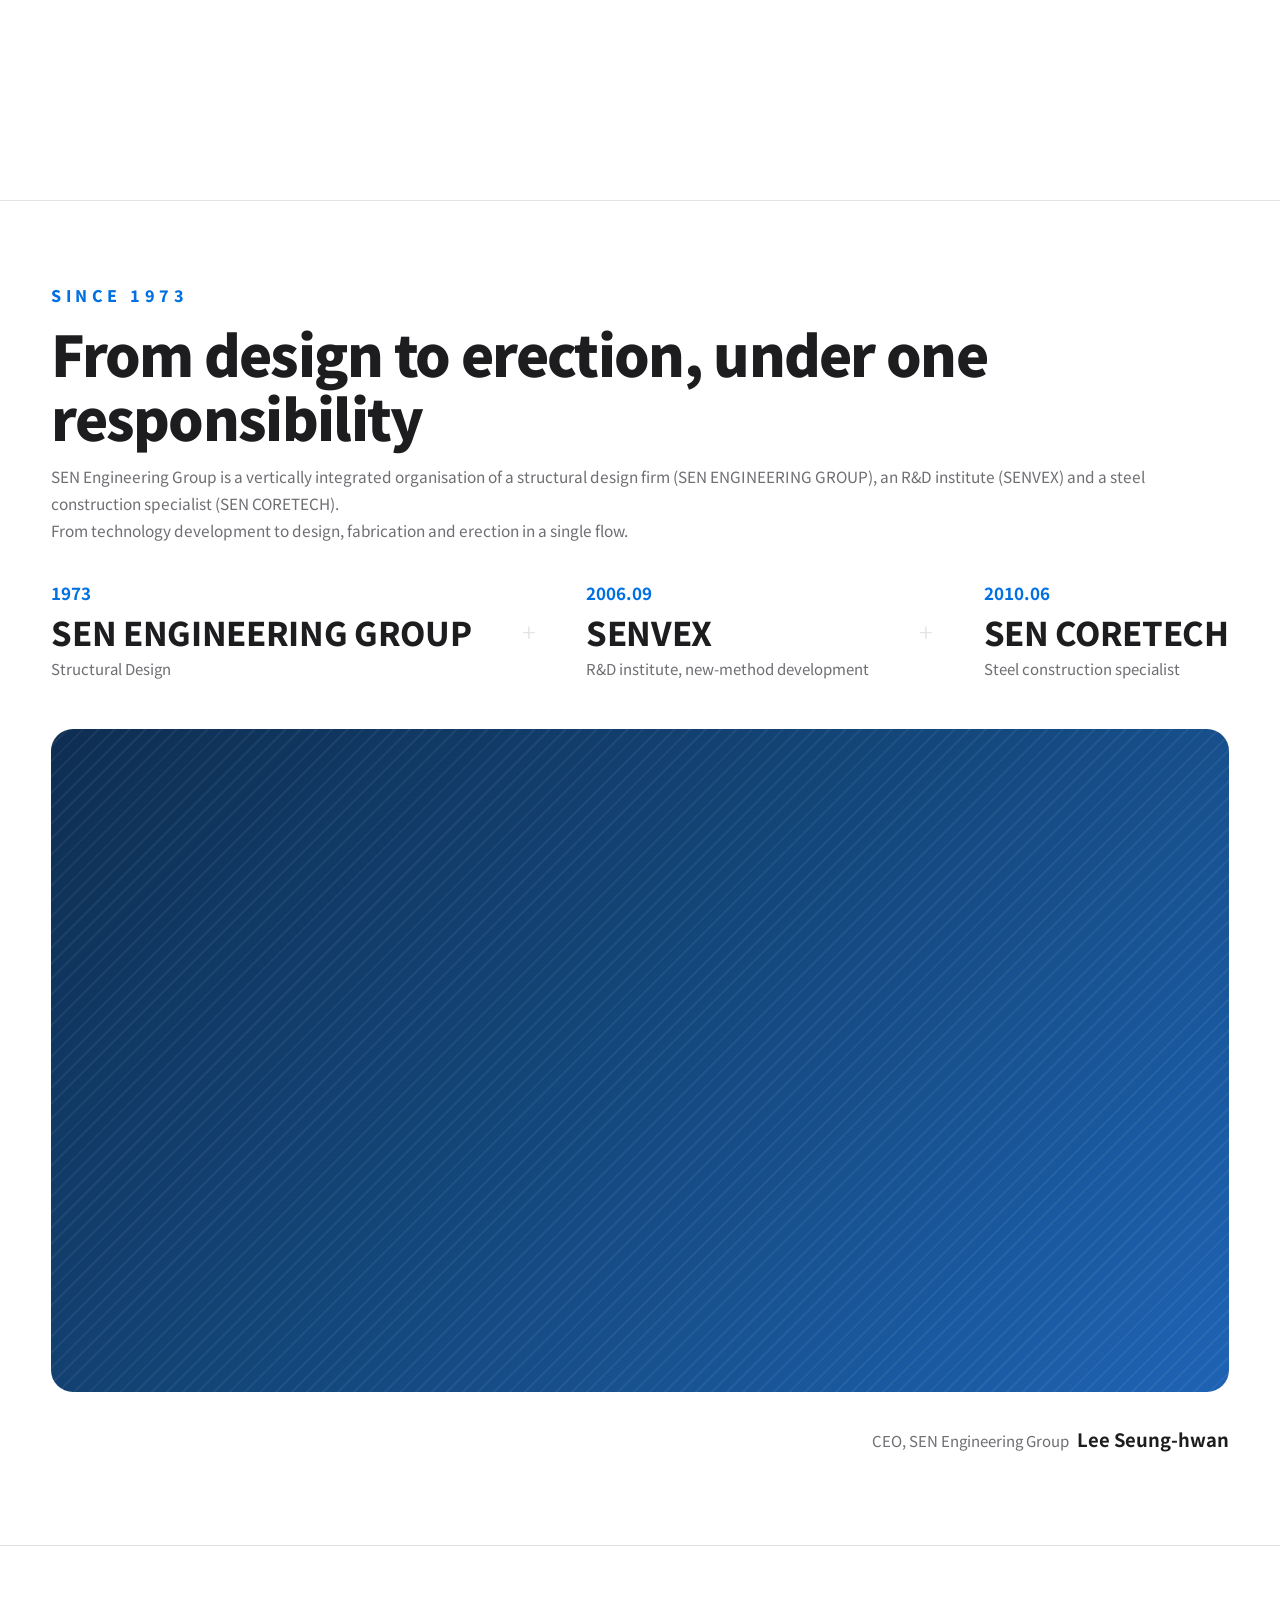
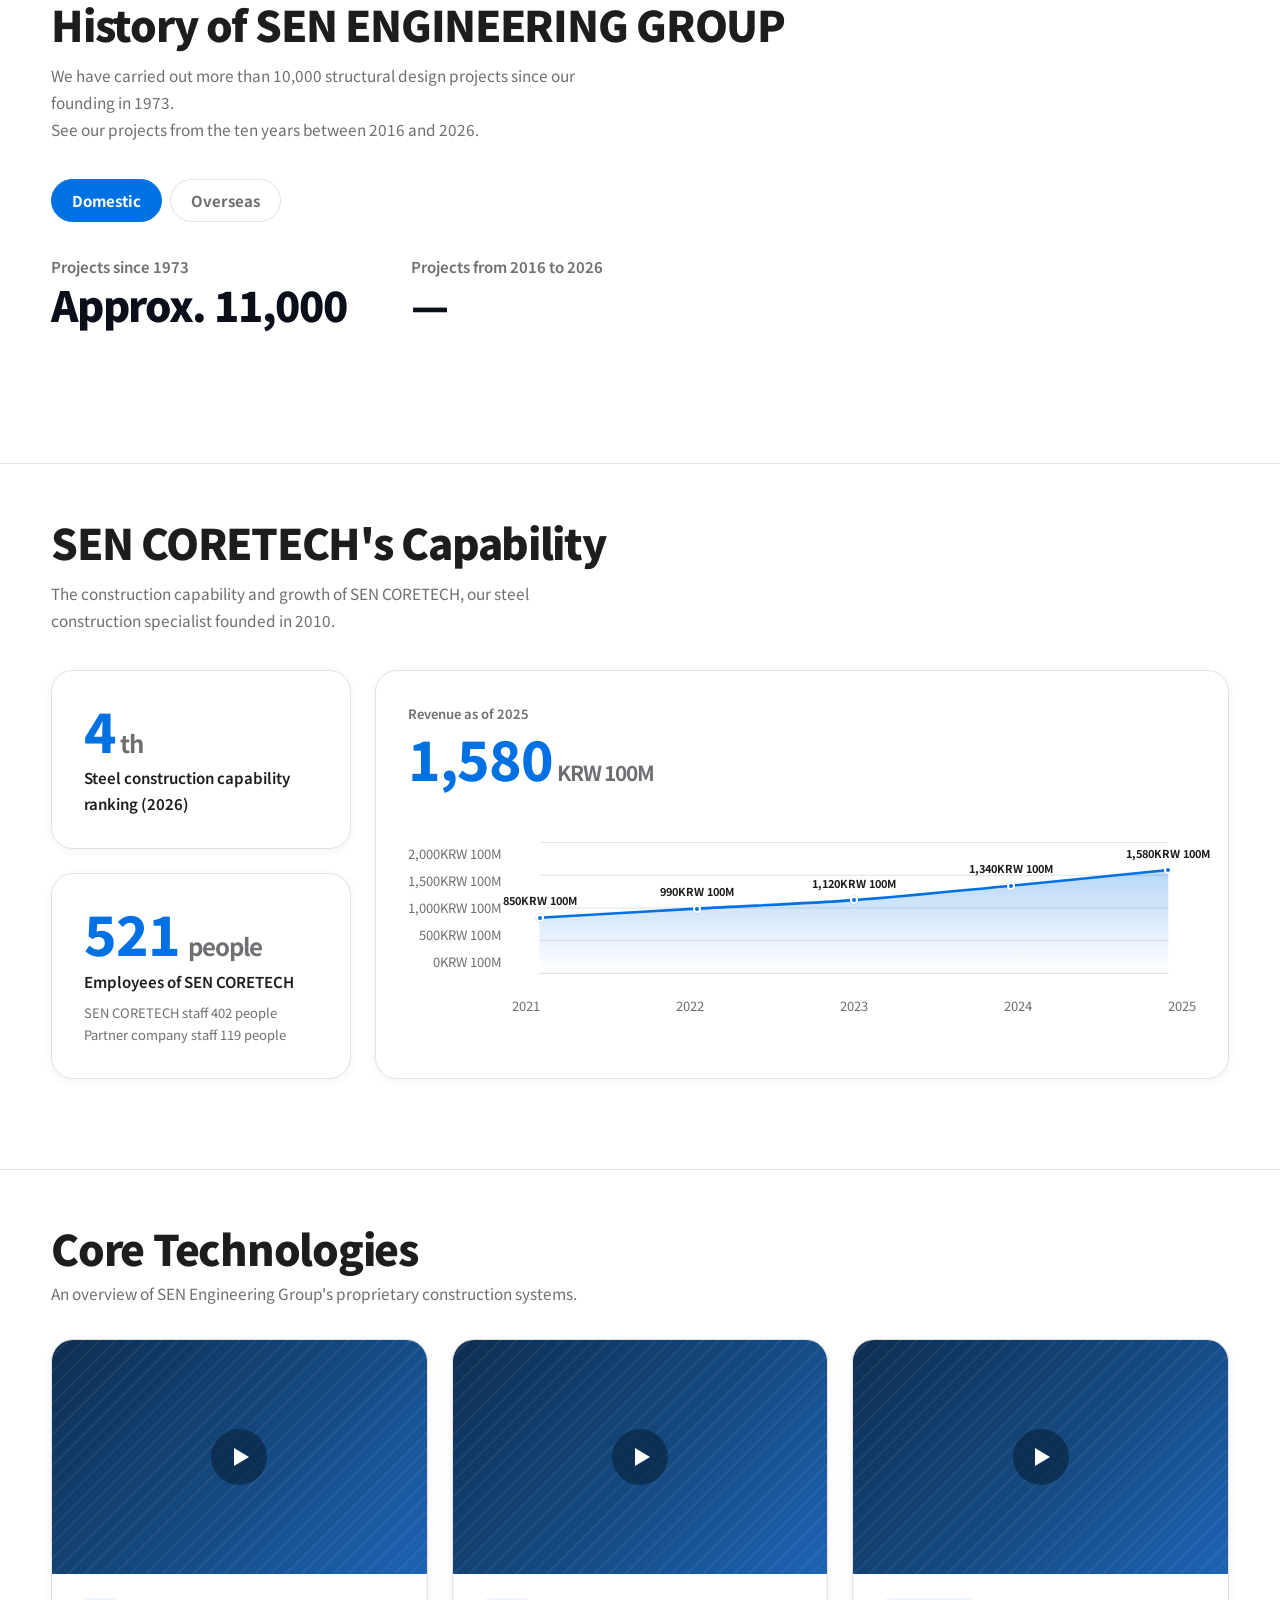
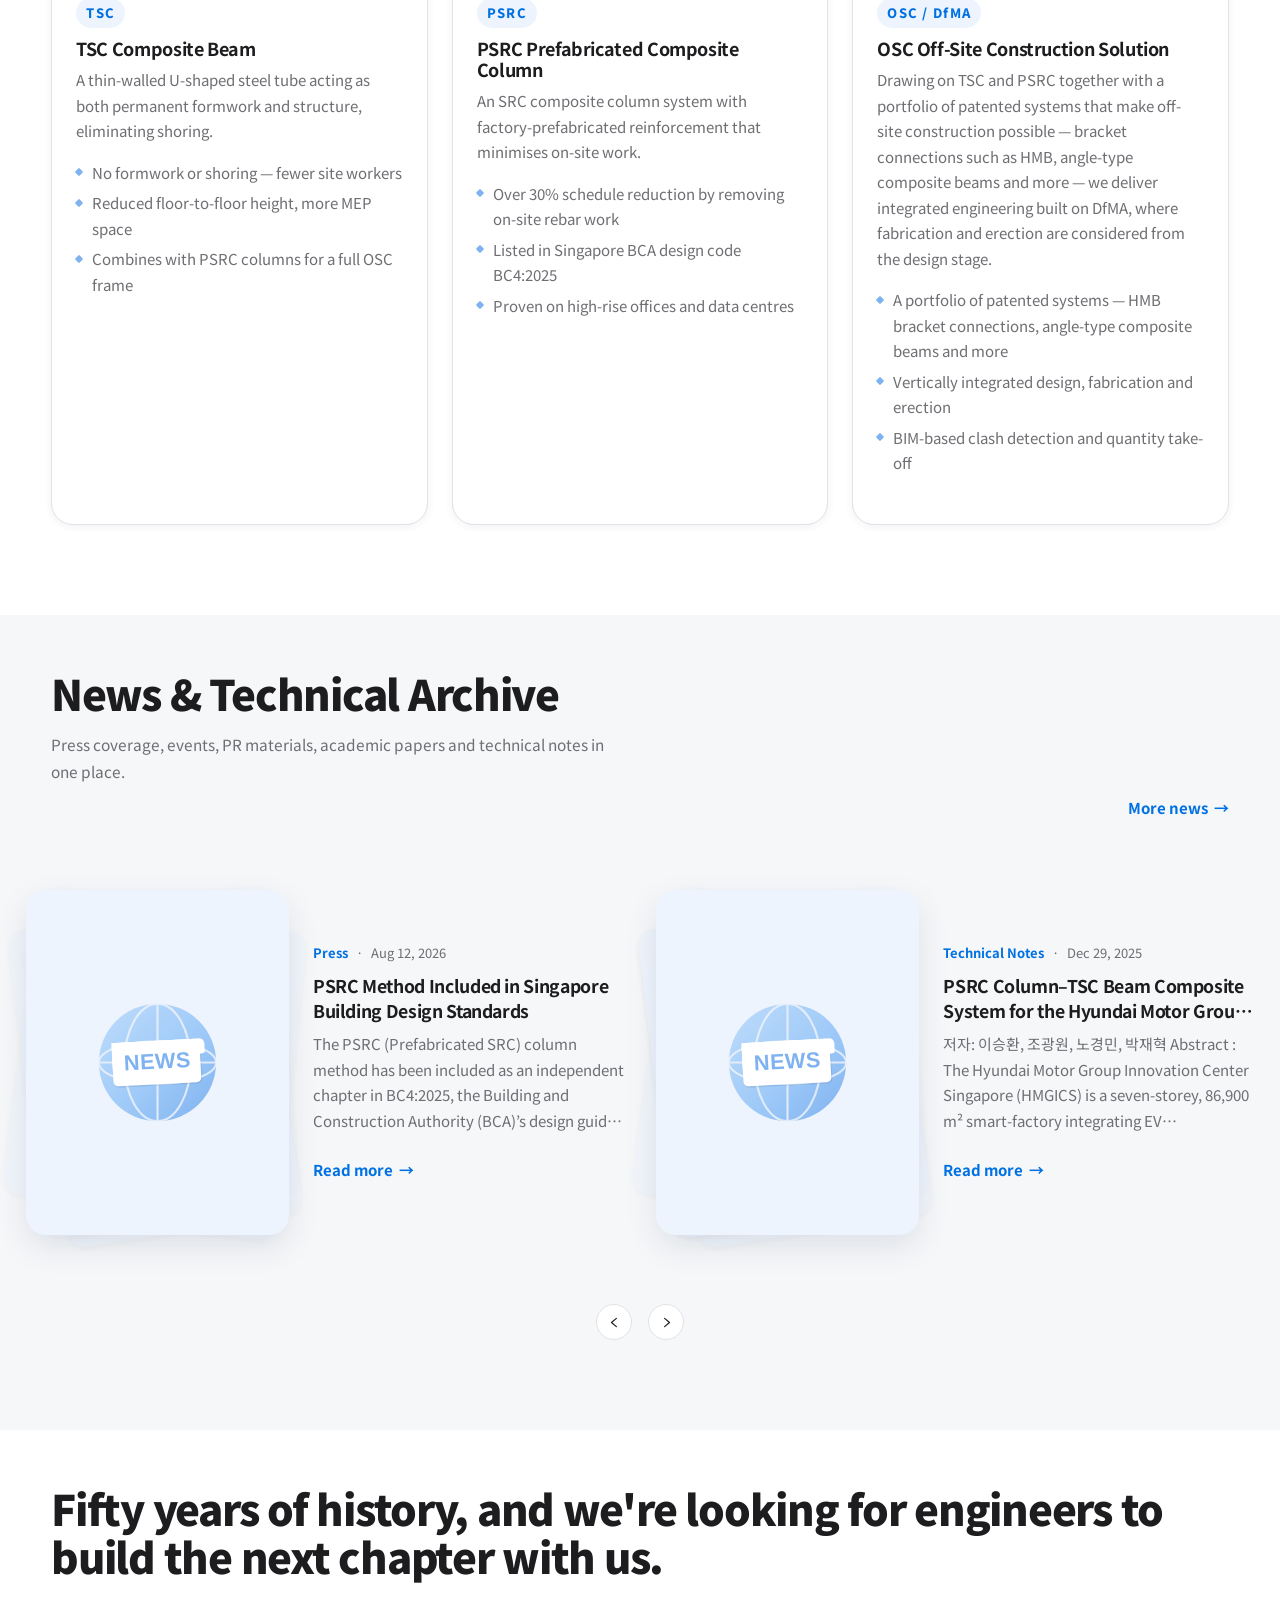
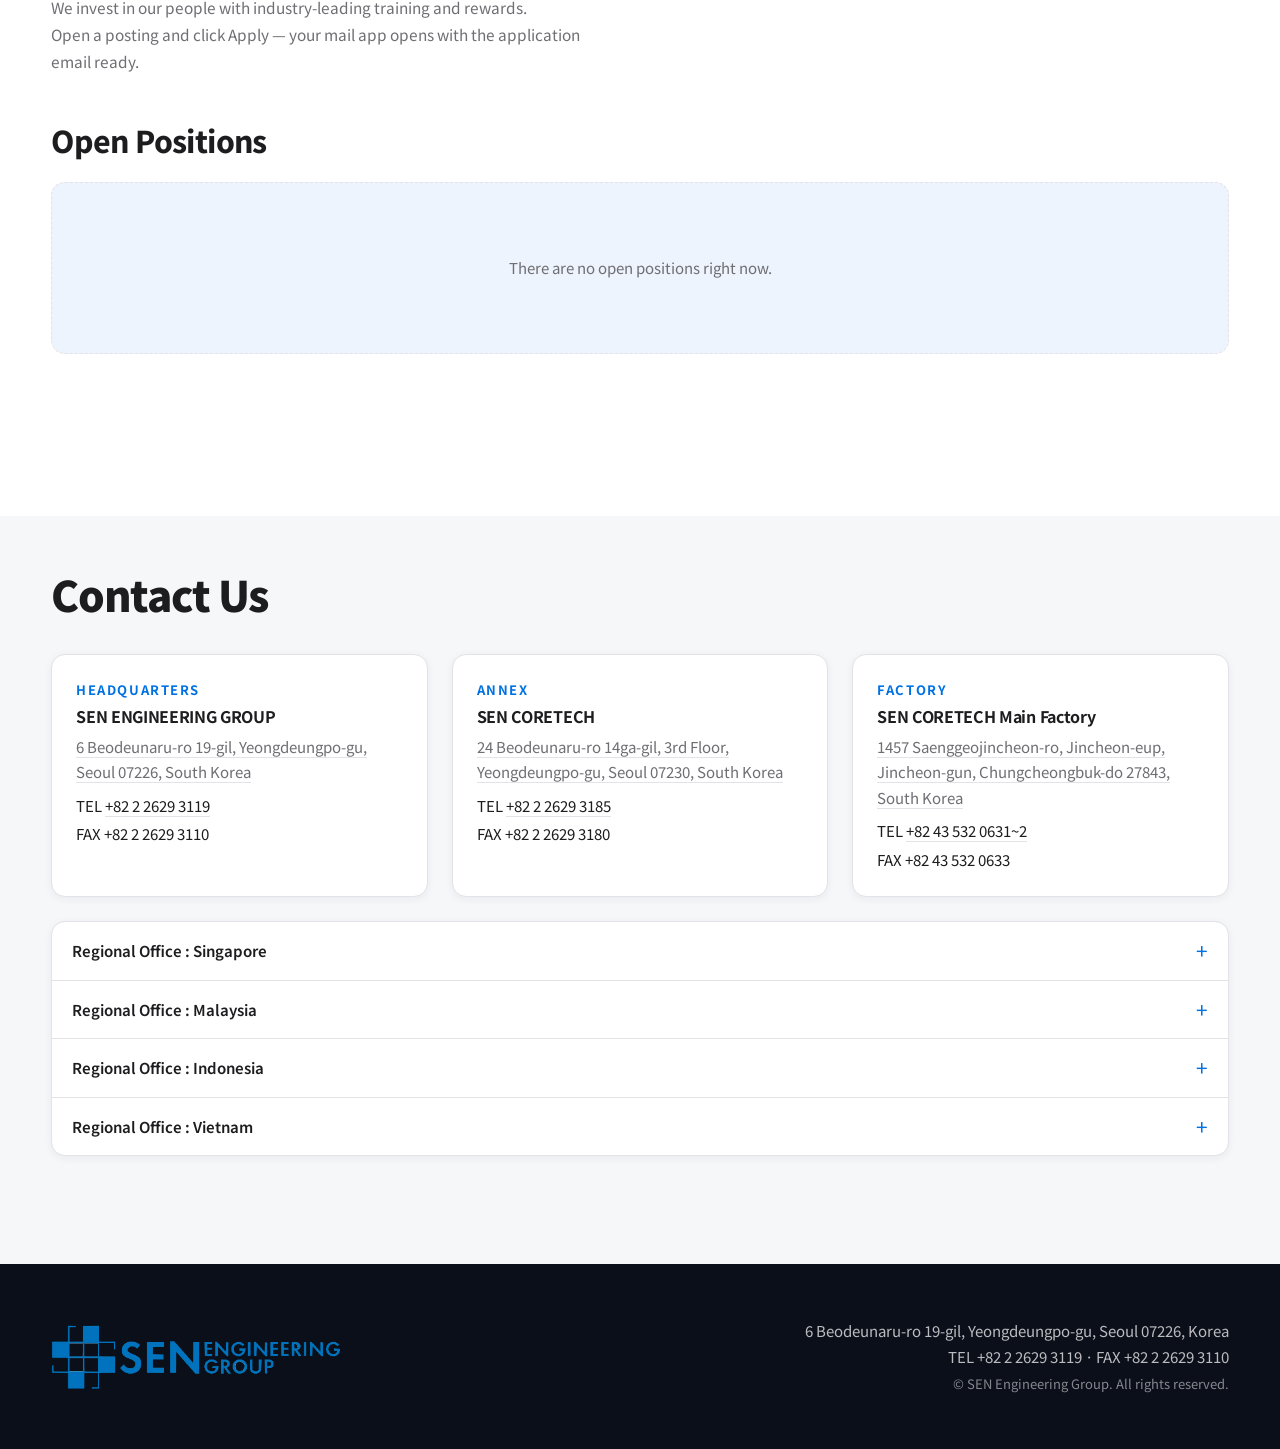
==== commit 1ed2a604: "표지 제목 기준 폭 축소(약 2pt 효과) 및 모바일 2줄 표시로 확대 - hero.js: 제목 측정 기준 폭 1120px -> 1060px (자간이 아니라 이   기준 폭이 실제" ====
--- a/index.html
+++ b/index.html
@@ -100,7 +100,7 @@
   <section class="scene scene--hero" id="scene-intro" data-label="인트로">
     <div class="hero">
       <div class="ltf">
-        <p class="ltf__text">Welcome to <span class="ltf__accent">SEN</span> ENGINEERING GROUP</p>
+        <p class="ltf__text"><span class="ltf__line1">Welcome to</span> <span class="ltf__line2"><span class="ltf__accent">SEN</span> ENGINEERING GROUP</span></p>
         <span class="ltf__box" data-ltf-box><span class="ltf__sizer" data-ltf-sizer></span></span>
       </div>
       <p class="ltf__lead" data-bind="site.hero.subtitle"></p>
--- a/assets/css/components.css
+++ b/assets/css/components.css
@@ -857,6 +857,12 @@
   color: #fff; font-size: var(--fs-small); font-weight: 700;
 }
 .pmap__gate.is-hidden { display: none; }
+/* PC는 손가락 터치로 스크롤을 가로챌 일이 없으니(마우스 드래그로만
+   지도를 움직임) 오버레이 없이 처음부터 바로 조작 가능하게 둡니다 —
+   .pmap 모바일 전용 높이 조정과 같은 기준(760px)을 씁니다. */
+@media (min-width: 761px) {
+  .pmap__gate { display: none; }
+}
 .pmap__back {
   position: absolute; left: 12px; top: 12px; z-index: 2;
   display: inline-flex; align-items: center; gap: 7px;
@@ -1021,7 +1027,14 @@
 /* 관리자가 지정한 몇몇 프로젝트명 끝에 붙는 작은 로고(projectmap.js의
    LOGO_NAMES 참고) — 글자 옆에 자연스럽게 놓이도록 살짝 띄우고
    기준선을 글자 중앙에 맞춥니다. */
-.prow__logo { width: 14px; height: 14px; margin-left: 5px; vertical-align: -2px; }
+/* 전역 리셋(base.css)이 img를 기본 block으로 바꿔 두어서, 그대로 두면
+   글자 옆이 아니라 무조건 다음 줄에 혼자 떨어져 보입니다 — 여기서만
+   inline-block으로 되돌려 글자와 한 줄에 나란히 놓이게 합니다. */
+.prow__logo { display: inline-block; width: 14px; height: 14px; margin-left: 5px; vertical-align: -2px; }
+/* 이름이 길어 줄바꿈될 때 로고만 다음 줄에 혼자 떨어지지 않도록,
+   마지막 단어 + 로고를 한 덩어리로 묶어 줄바꿈 단위를 통째로 만듭니다
+   (nameHTML() 참고) — 그래도 줄이 바뀌면 이 덩어리째로 다음 줄로. */
+.prow__nm-tail { white-space: nowrap; }
 .prow__kd { color: var(--c-muted); font-size: .75rem; margin-top: 2px; }
 /* 해외 나라 상세, 큰 건수 옆의 "[로고] N건" — 로고와 숫자가 줄바꿈 없이
    항상 가로 한 줄로 나란히 놓이도록 inline-flex로 묶습니다. */
--- a/assets/css/atlas.css
+++ b/assets/css/atlas.css
@@ -268,7 +268,7 @@
   gap: .85rem; text-align: center;
 }
 .ltf__text {
-  font-size: calc(1.5rem + 15pt); font-weight: 700; letter-spacing: -.025em;
+  font-size: calc(1.5rem + 25pt); font-weight: 700; letter-spacing: -.025em;
   color: var(--ink); white-space: nowrap;
   filter: drop-shadow(0 4px 3px rgba(0,0,0,.07));
 }
@@ -288,12 +288,19 @@
   border-radius: 6px;
   background: #fff; color: var(--blue);
   padding: .4rem .85rem;
-  font-size: calc(1rem + 6pt); font-weight: 700; letter-spacing: -.025em;
+  font-size: calc(1rem + 2pt); font-weight: 700; letter-spacing: -.025em;
   box-shadow: 0 1px 2px rgba(0,0,0,.05), 0 0 0 1px var(--line);
   transition: width .5s cubic-bezier(.22,1,.36,1);
 }
+/* 모바일은 제목이 "Welcome to / SEN ENGINEERING GROUP" 두 줄로 커지므로,
+   아래 계열사 이름이 번갈아 넘어가는 배지는 제목보다 작아 보이도록
+   글자 크기를 줄여 둡니다(데스크톱은 원래 크기 그대로, 아래 min-width:768px
+   규칙에서 다시 키움). */
+@media (max-width: 760px) {
+  .ltf__line2 { display: block; }
+}
 @media (min-width: 768px) {
-  .ltf__text { font-size: calc(2.25rem + 15pt); }
+  .ltf__text { font-size: calc(2.25rem + 25pt); }
   .ltf__box { font-size: calc(1.35rem + 6pt); }
 }
 /* "SEN STRUCTURAL ENGINEERING CO., LTD."처럼 긴 단어도 절대 줄바꿈하지
